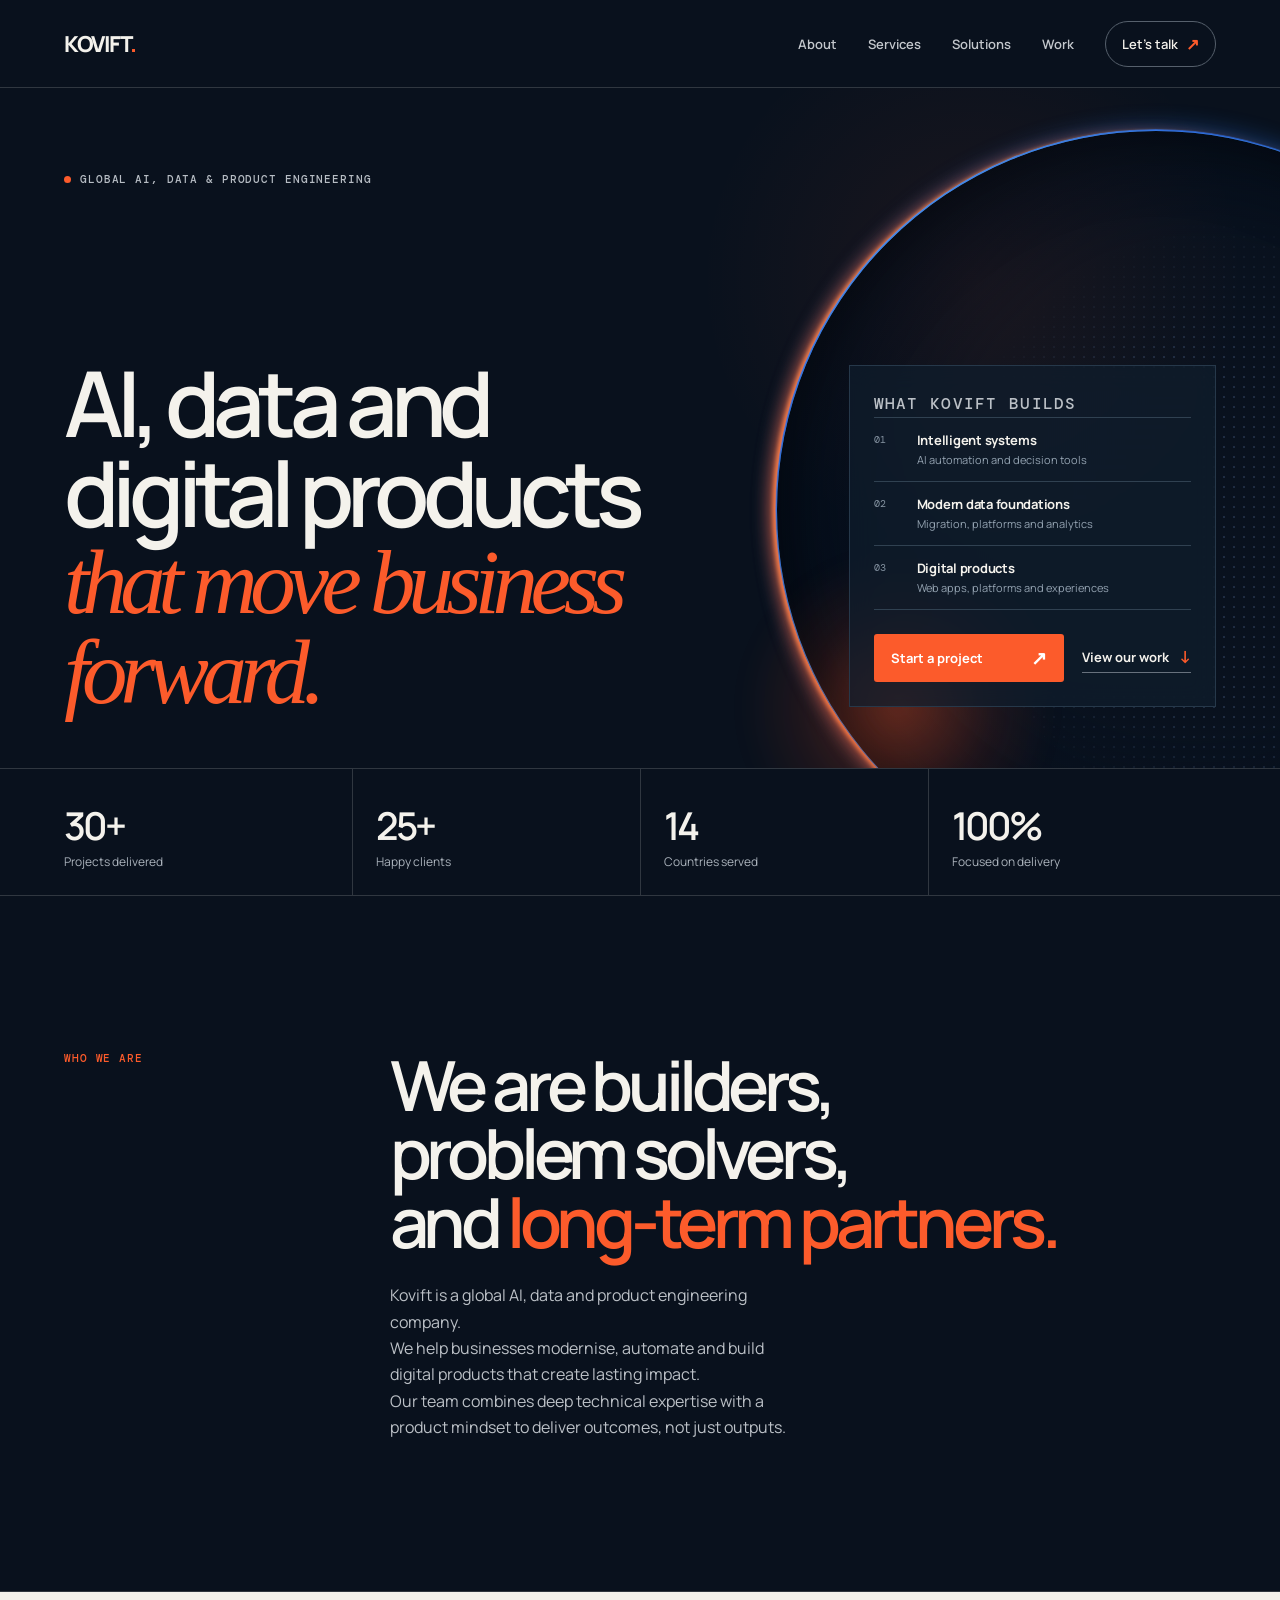
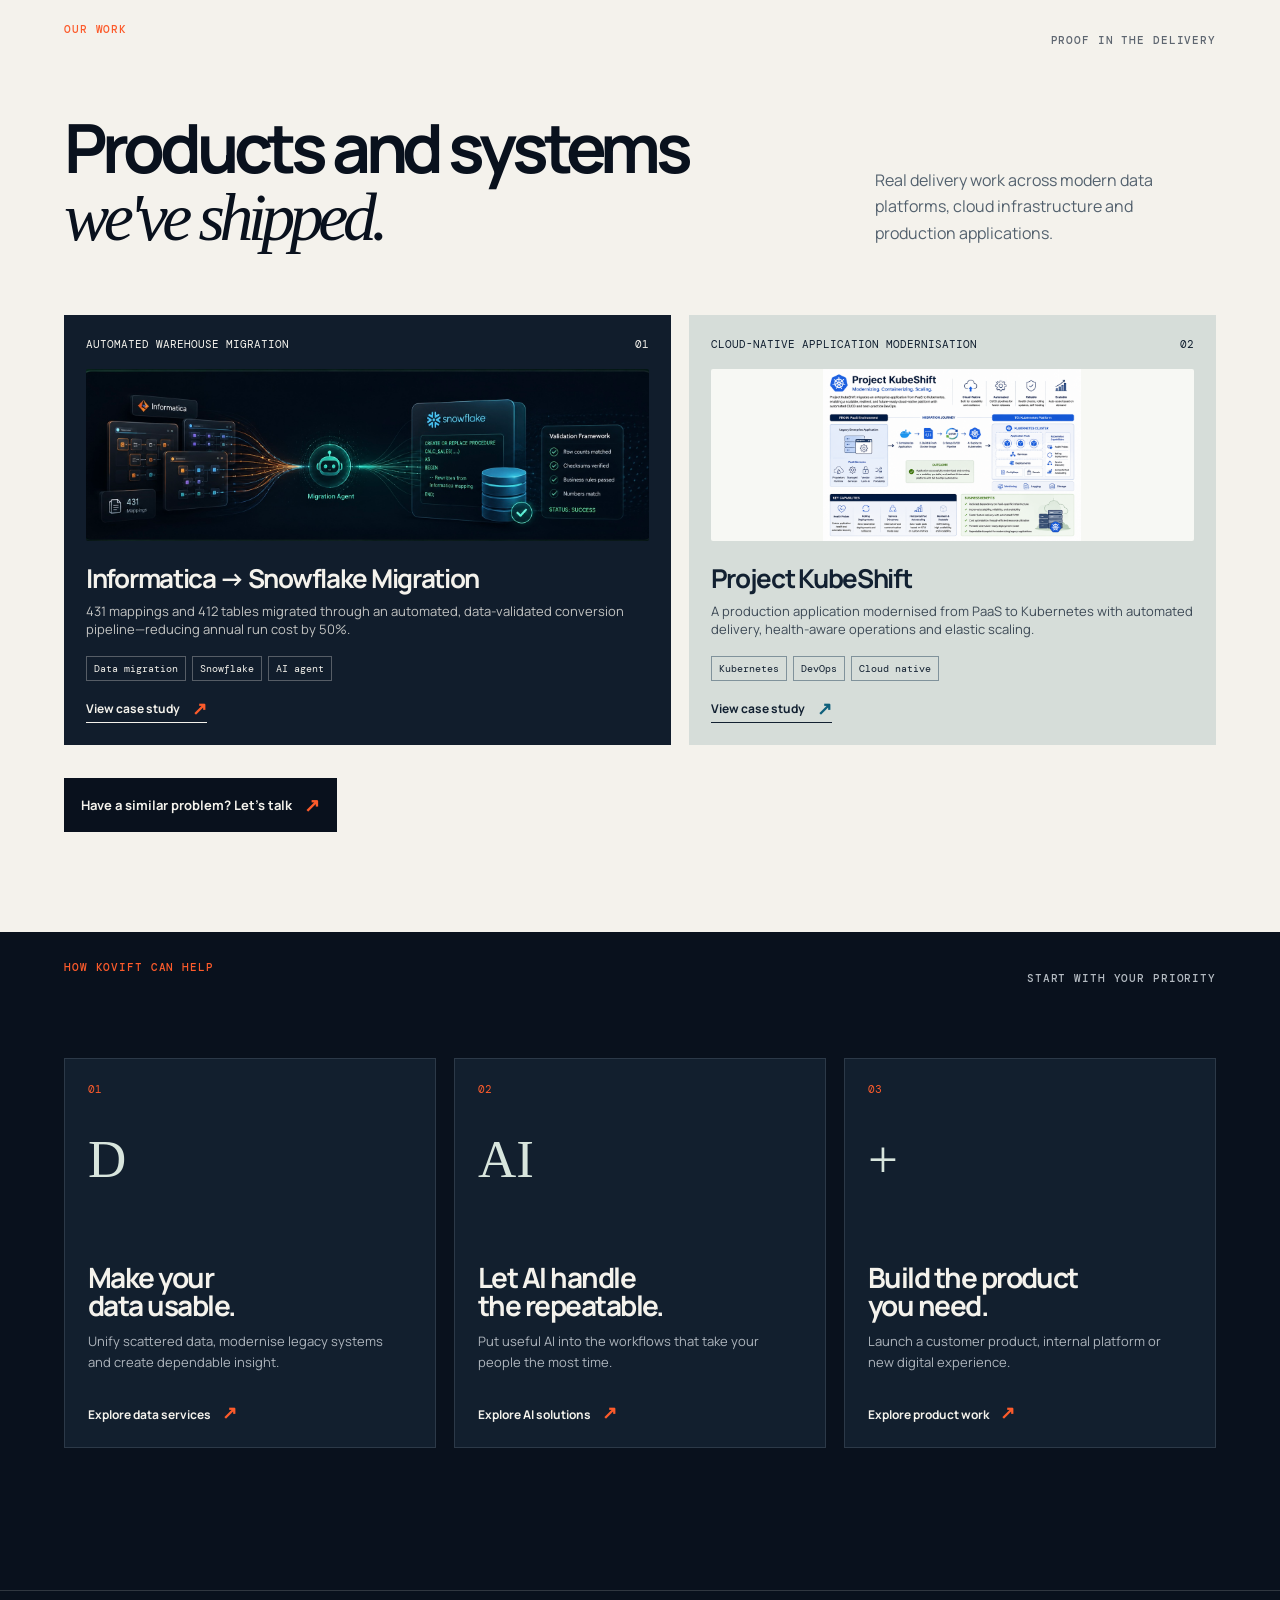
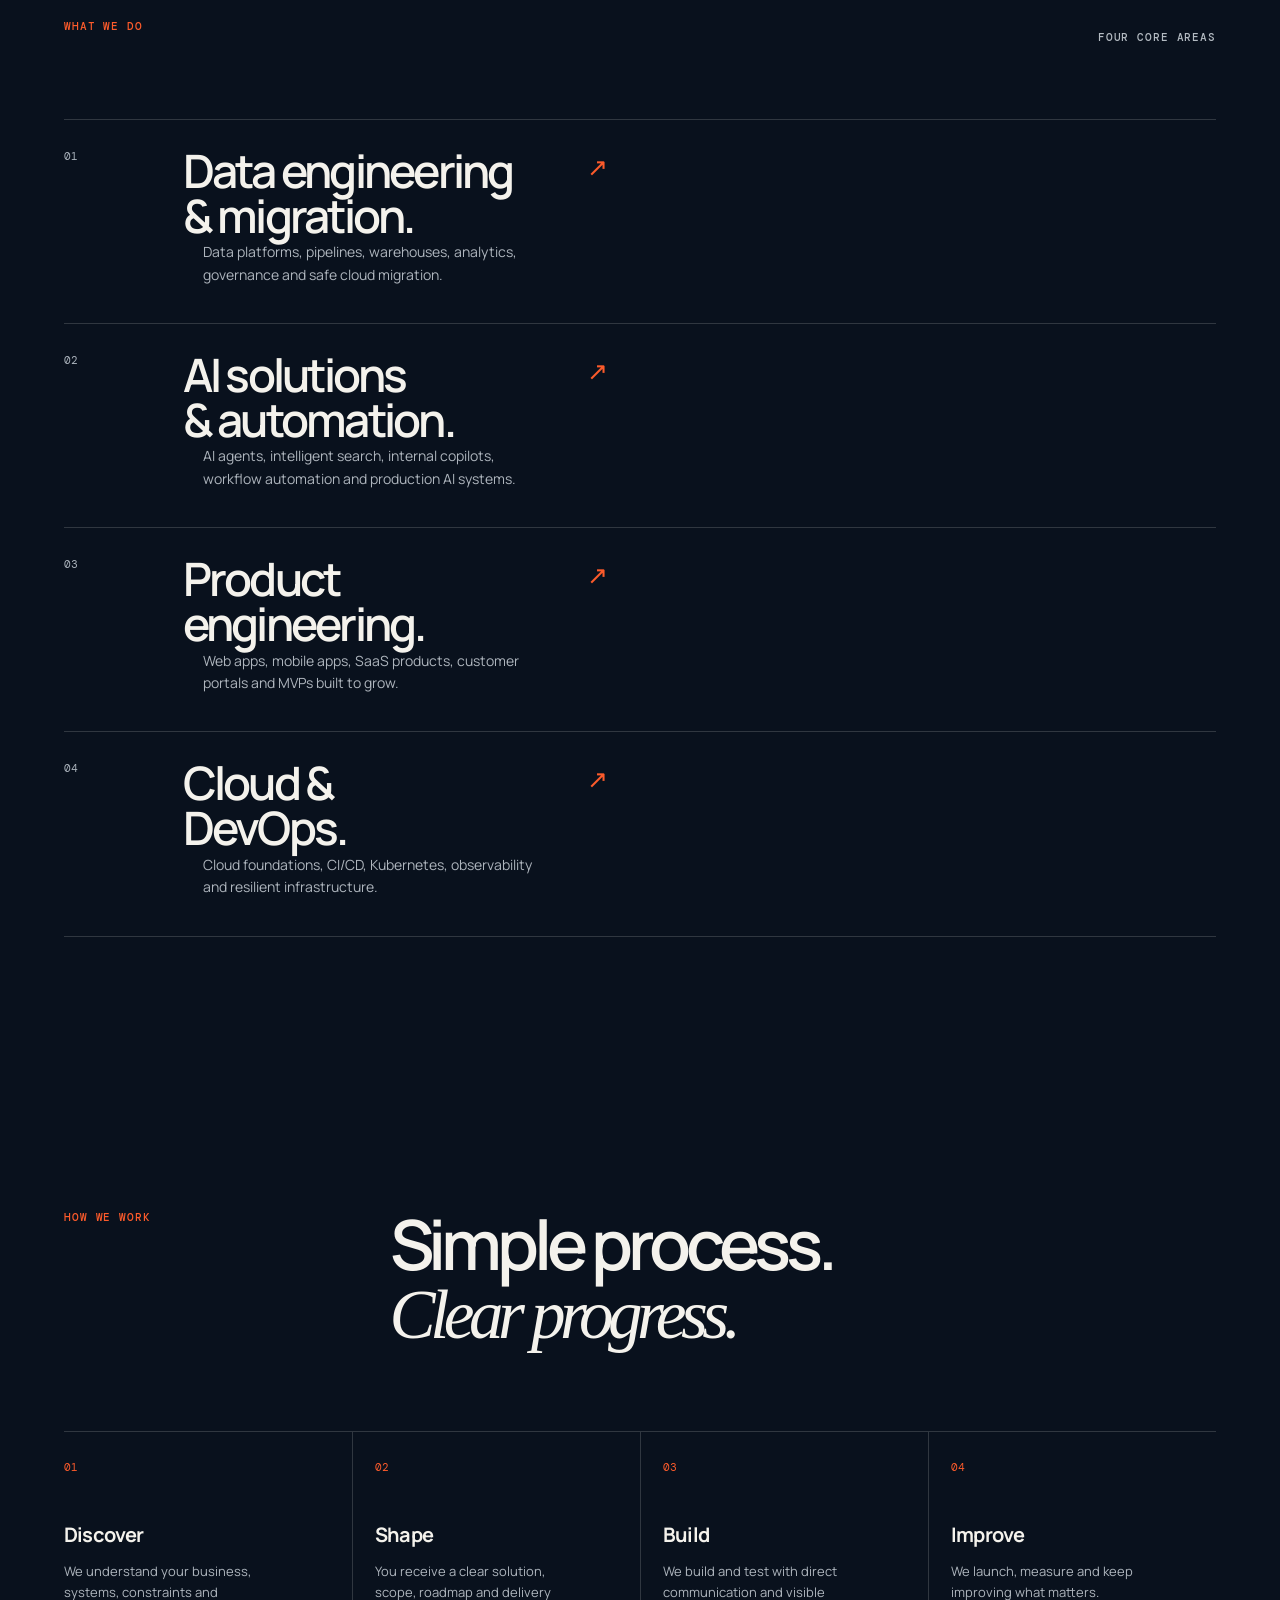
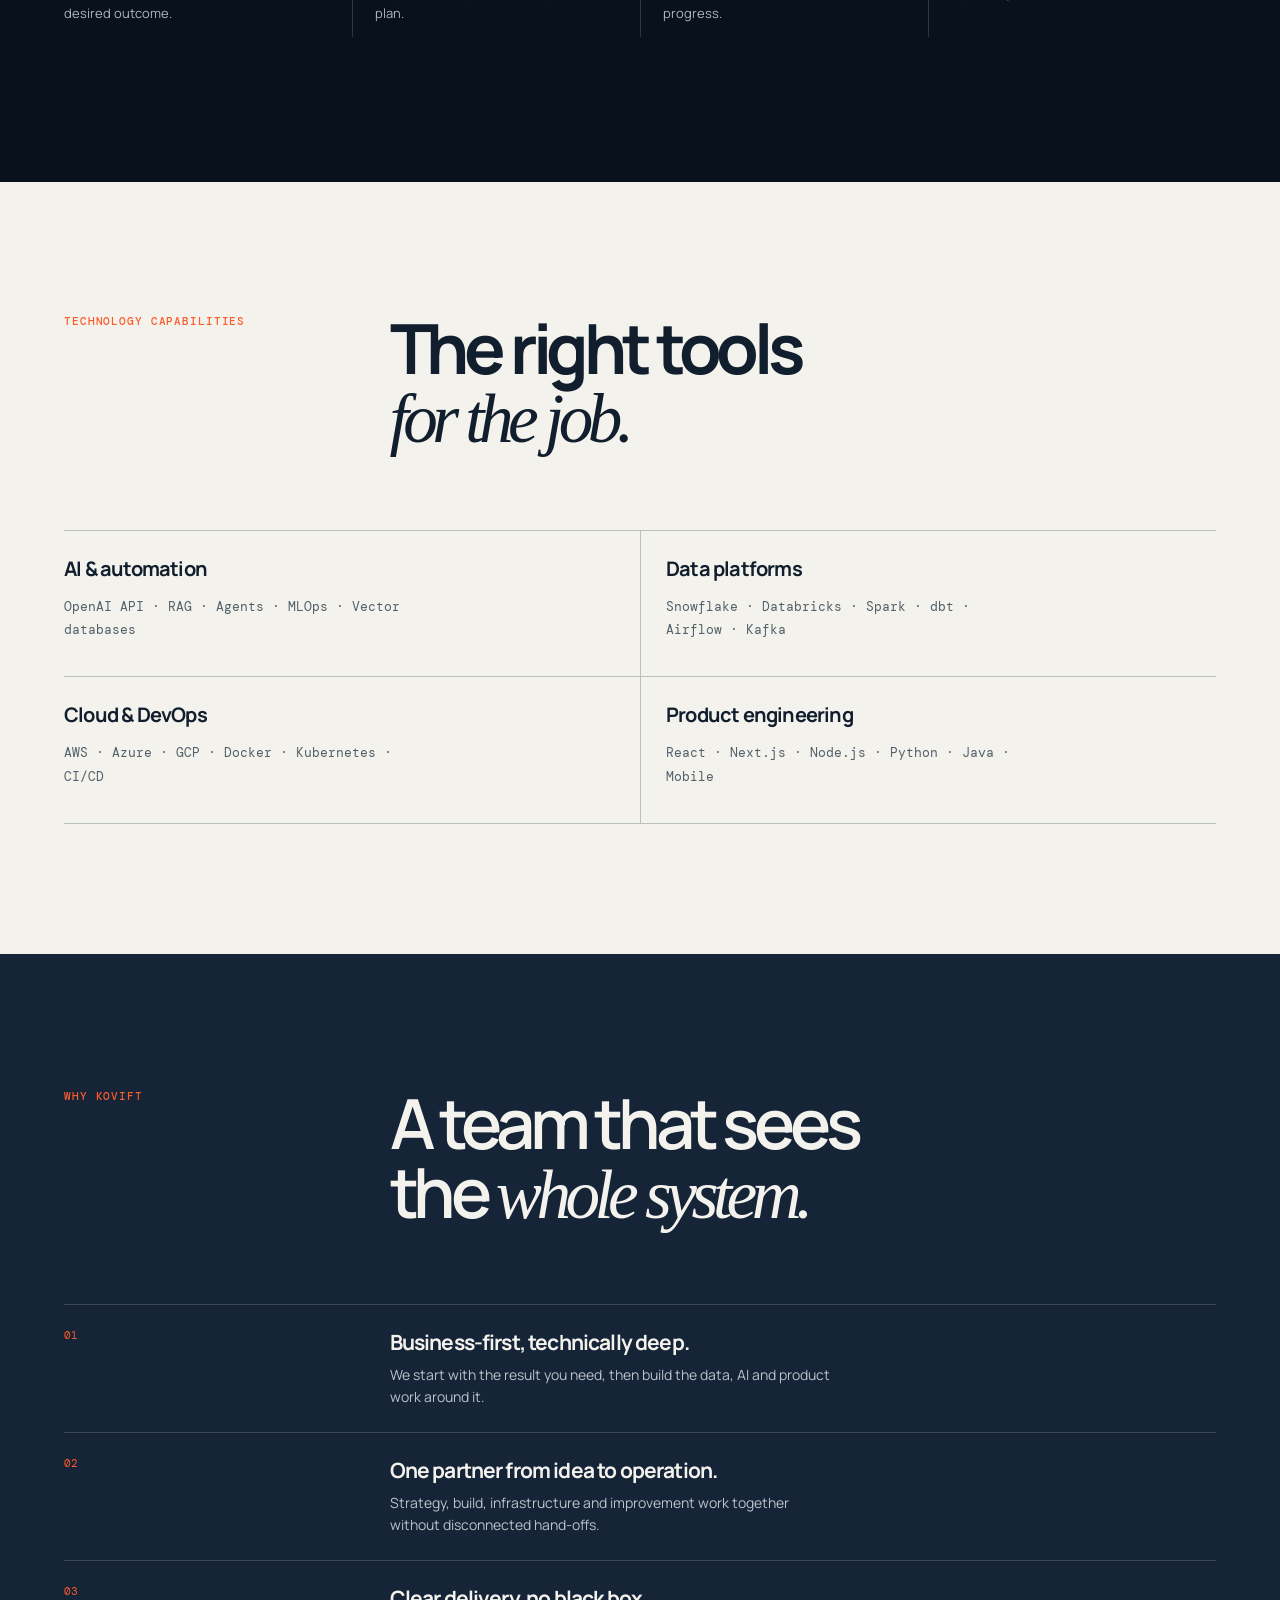
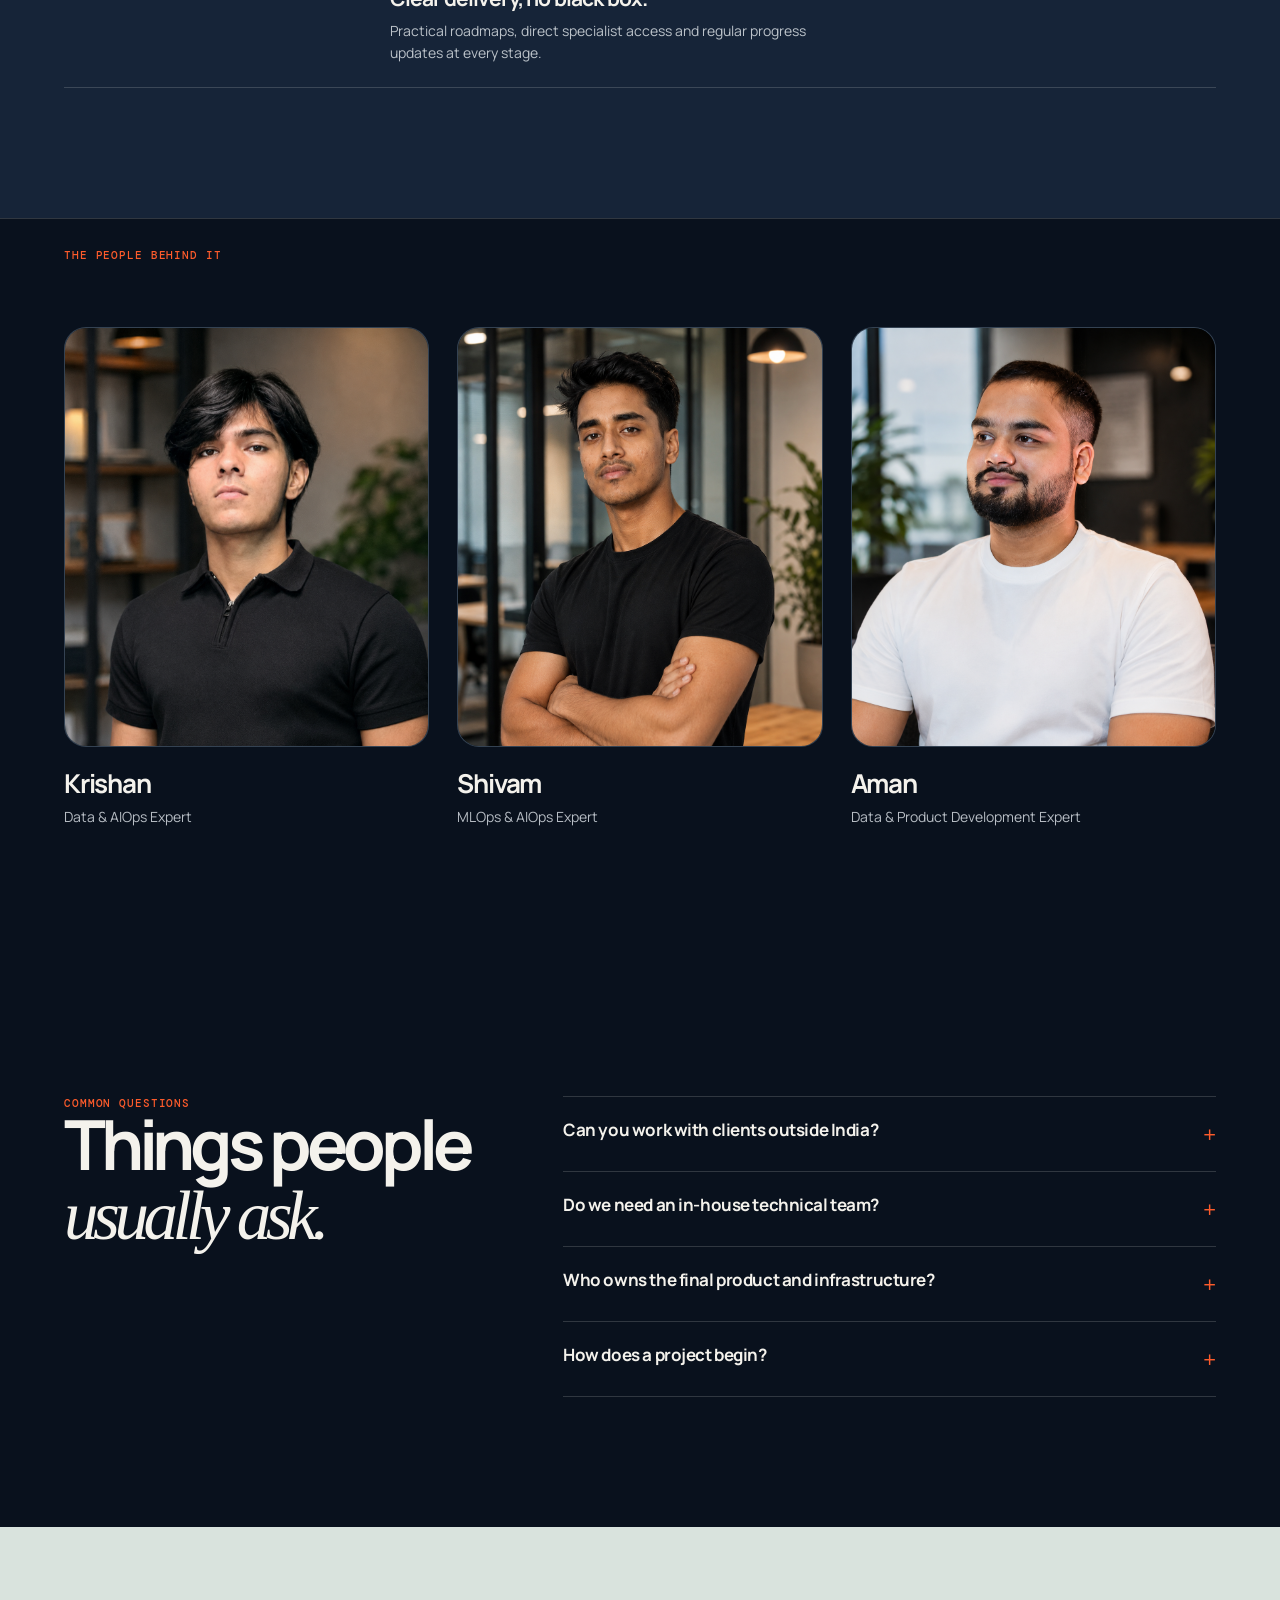
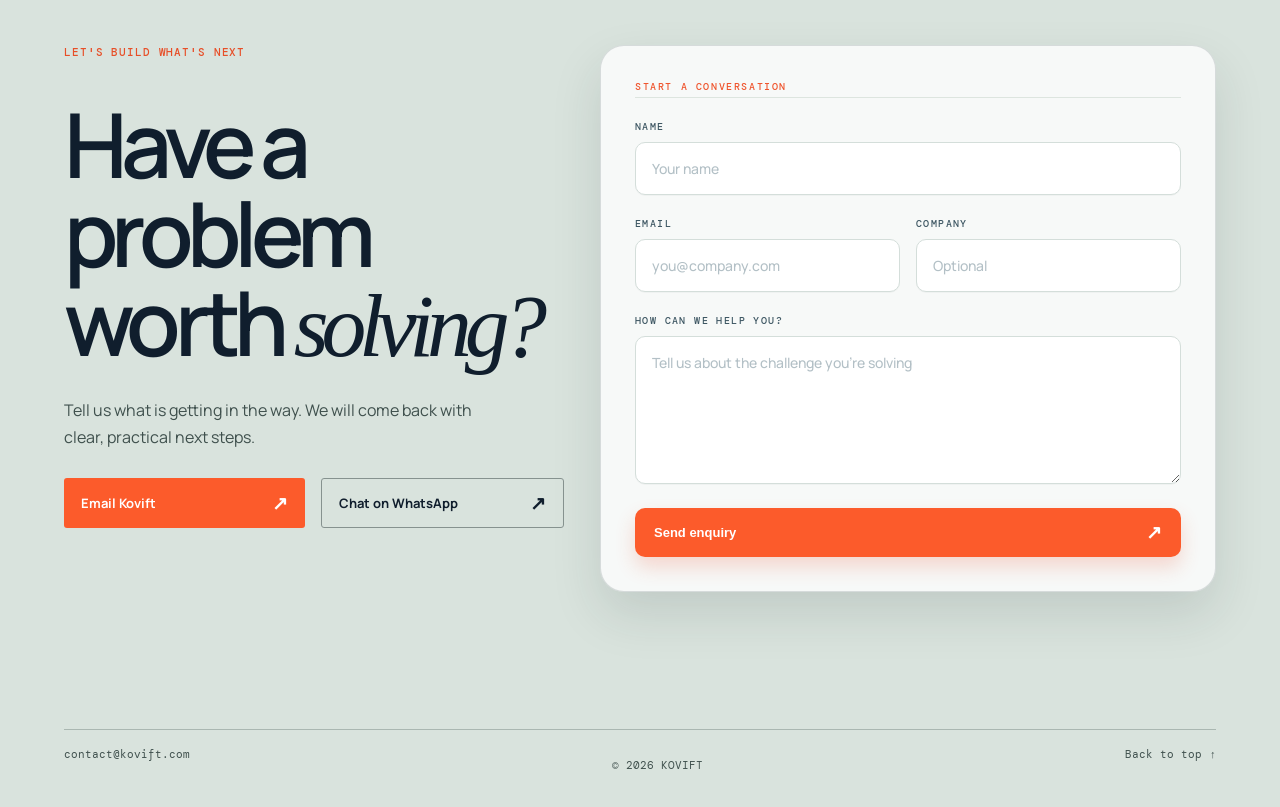
==== index.html @ cd67063a "Add favicon, Open Graph image, canonical, and social meta tags site-wide" ====
<!doctype html>
<html lang="en">
<head>
  <meta charset="UTF-8" /><meta name="viewport" content="width=device-width, initial-scale=1.0" />
  <meta name="description" content="Kovift turns complex systems into business momentum with AI, data, cloud and product engineering." />
  <meta name="theme-color" content="#08101c" /><meta property="og:title" content="Kovift — AI, Data & Product Engineering" /><meta property="og:description" content="Turn complex systems into business momentum with AI, data and product engineering." /><meta property="og:type" content="website" />
  <title>Kovift — AI, Data & Product Engineering</title>
  <link rel="preconnect" href="https://fonts.googleapis.com" /><link rel="preconnect" href="https://fonts.gstatic.com" crossorigin />
  <link href="https://fonts.googleapis.com/css2?family=DM+Mono:wght@400;500&family=Manrope:wght@400;500;600;700;800&display=swap" rel="stylesheet" /><link rel="stylesheet" href="styles.css" />
  <script type="application/ld+json">{"@context":"https://schema.org","@type":"Organization","name":"Kovift","description":"AI, data and product engineering consultancy","email":"contact@kovift.com","url":"https://kovift.com"}</script>
<link rel="icon" type="image/svg+xml" href="assets/favicon.svg" />
<link rel="canonical" href="https://kovift.com/" />
<meta property="og:url" content="https://kovift.com/" />
<meta property="og:image" content="https://kovift.com/assets/og-image.png" />
<meta name="twitter:card" content="summary_large_image" />
</head>
<body>
  <header class="site-header"><a class="logo" href="#top" aria-label="Kovift home">KOVIFT<span>.</span></a><button class="menu-button" aria-label="Open navigation" aria-expanded="false"><i></i><i></i></button><nav class="nav" aria-label="Main navigation"><a href="#about">About</a><a href="#services">Services</a><a href="#solutions">Solutions</a><a href="#work">Work</a><a class="nav-cta" href="#contact">Let's talk <b>&nearr;</b></a></nav></header>
  <main id="top">
    <section class="hero section">
      <div class="eyebrow reveal"><span></span> GLOBAL AI, DATA &amp; PRODUCT ENGINEERING</div>
      <div class="hero-grid"><h1 class="reveal"><span class="line"><span class="word">AI,</span> <span class="word">data</span> <span class="word">and</span></span><span class="line"><span class="word">digital</span> <span class="word">products</span></span><em class="line"><span class="word">that</span> <span class="word">move</span> <span class="word">business</span> <span class="word">forward.</span></em></h1><div class="hero-side reveal"><p class="hero-kicker">WHAT KOVIFT BUILDS</p><ul class="hero-offerings"><li><span>01</span><b>Intelligent systems</b><small>AI automation and decision tools</small></li><li><span>02</span><b>Modern data foundations</b><small>Migration, platforms and analytics</small></li><li><span>03</span><b>Digital products</b><small>Web apps, platforms and experiences</small></li></ul><div class="hero-buttons"><a href="#contact" class="button button-primary">Start a project <span>&nearr;</span></a><a href="#work" class="text-link">View our work <span>&darr;</span></a></div></div></div><div class="hero-orb" aria-hidden="true"><div class="orb-grid"></div><div class="orb-glow"></div></div>
    </section>
    <section class="metrics section reveal"><div><b>30+</b><span>Projects delivered</span></div><div><b>25+</b><span>Happy clients</span></div><div><b>14</b><span>Countries served</span></div><div><b>100%</b><span>Focused on delivery</span></div></section>
    <section id="about" class="intro section reveal"><p class="section-label">WHO WE ARE</p><div><h2>We are builders,<br />problem solvers,<br />and <span class="accent">long-term partners.</span></h2><p class="body-copy">Kovift is a global AI, data and product engineering company.</p><p class="body-copy">We help businesses modernise, automate and build digital products that create lasting impact.</p><p class="body-copy">Our team combines deep technical expertise with a product mindset to deliver outcomes, not just outputs.</p></div></section>
    <section id="work" class="work section">
      <div class="section-top reveal"><p class="section-label">OUR WORK</p><p>PROOF IN THE DELIVERY</p></div>
      <div class="work-intro reveal"><h2>Products and systems<br /><em>we've shipped.</em></h2><p>Real delivery work across modern data platforms, cloud infrastructure and production applications.</p></div>
      <div class="work-grid">
        <article class="project project-dark reveal"><div class="project-meta"><span>AUTOMATED WAREHOUSE MIGRATION</span><span>01</span></div><img class="project-image" src="assets/informatica-snowflake.png" alt="Informatica to Snowflake migration and validation workflow" /><div><h3>Informatica &rarr; Snowflake Migration</h3><p>431 mappings and 412 tables migrated through an automated, data-validated conversion pipeline—reducing annual run cost by 50%.</p><div class="tag-list"><span>Data migration</span><span>Snowflake</span><span>AI agent</span></div><a class="project-link" href="case-study-snowflake.html">View case study <span>&nearr;</span></a></div></article>
        <article class="project project-light reveal"><div class="project-meta"><span>CLOUD-NATIVE APPLICATION MODERNISATION</span><span>02</span></div><img class="project-image" src="assets/kubeshift.png" alt="KubeShift PaaS to Kubernetes modernisation architecture" /><div><h3>Project KubeShift</h3><p>A production application modernised from PaaS to Kubernetes with automated delivery, health-aware operations and elastic scaling.</p><div class="tag-list"><span>Kubernetes</span><span>DevOps</span><span>Cloud native</span></div><a class="project-link" href="case-study-kubeshift.html">View case study <span>&nearr;</span></a></div></article>
      </div><a class="work-cta reveal" href="#contact">Have a similar problem? Let's talk <span>&nearr;</span></a>
    </section>
    <section id="solutions" class="paths section"><div class="section-top reveal"><p class="section-label">HOW KOVIFT CAN HELP</p><p>START WITH YOUR PRIORITY</p></div><div class="path-grid"><a class="path-card reveal" href="#services"><span>01</span><div class="path-symbol">D</div><h3>Make your<br />data usable.</h3><p>Unify scattered data, modernise legacy systems and create dependable insight.</p><b>Explore data services <i>&nearr;</i></b></a><a class="path-card reveal" href="#services"><span>02</span><div class="path-symbol">AI</div><h3>Let AI handle<br />the repeatable.</h3><p>Put useful AI into the workflows that take your people the most time.</p><b>Explore AI solutions <i>&nearr;</i></b></a><a class="path-card reveal" href="#services"><span>03</span><div class="path-symbol">+</div><h3>Build the product<br />you need.</h3><p>Launch a customer product, internal platform or new digital experience.</p><b>Explore product work <i>&nearr;</i></b></a></div></section>
    <section id="services" class="services section"><div class="section-top reveal"><p class="section-label">WHAT WE DO</p><p>FOUR CORE AREAS</p></div><div class="service-list"><article class="service reveal"><span>01</span><div><h3>Data engineering<br />&amp; migration.</h3><p>Data platforms, pipelines, warehouses, analytics, governance and safe cloud migration.</p></div><a href="#contact" aria-label="Discuss data engineering">&nearr;</a></article><article class="service reveal"><span>02</span><div><h3>AI solutions<br />&amp; automation.</h3><p>AI agents, intelligent search, internal copilots, workflow automation and production AI systems.</p></div><a href="#contact" aria-label="Discuss AI solutions">&nearr;</a></article><article class="service reveal"><span>03</span><div><h3>Product<br />engineering.</h3><p>Web apps, mobile apps, SaaS products, customer portals and MVPs built to grow.</p></div><a href="#contact" aria-label="Discuss product engineering">&nearr;</a></article><article class="service reveal"><span>04</span><div><h3>Cloud &amp;<br />DevOps.</h3><p>Cloud foundations, CI/CD, Kubernetes, observability and resilient infrastructure.</p></div><a href="#contact" aria-label="Discuss cloud and DevOps">&nearr;</a></article></div></section>
    <section id="approach" class="approach section"><div class="approach-heading reveal"><p class="section-label">HOW WE WORK</p><h2>Simple process.<br /><em>Clear progress.</em></h2></div><ol class="steps"><li class="reveal"><span>01</span><h3>Discover</h3><p>We understand your business, systems, constraints and desired outcome.</p></li><li class="reveal"><span>02</span><h3>Shape</h3><p>You receive a clear solution, scope, roadmap and delivery plan.</p></li><li class="reveal"><span>03</span><h3>Build</h3><p>We build and test with direct communication and visible progress.</p></li><li class="reveal"><span>04</span><h3>Improve</h3><p>We launch, measure and keep improving what matters.</p></li></ol></section>
    <section class="tech section"><div class="tech-heading reveal"><p class="section-label">TECHNOLOGY CAPABILITIES</p><h2>The right tools<br /><em>for the job.</em></h2></div><div class="tech-grid"><article class="reveal"><h3>AI &amp; automation</h3><p>OpenAI API &middot; RAG &middot; Agents &middot; MLOps &middot; Vector databases</p></article><article class="reveal"><h3>Data platforms</h3><p>Snowflake &middot; Databricks &middot; Spark &middot; dbt &middot; Airflow &middot; Kafka</p></article><article class="reveal"><h3>Cloud &amp; DevOps</h3><p>AWS &middot; Azure &middot; GCP &middot; Docker &middot; Kubernetes &middot; CI/CD</p></article><article class="reveal"><h3>Product engineering</h3><p>React &middot; Next.js &middot; Node.js &middot; Python &middot; Java &middot; Mobile</p></article></div></section>
    <section class="why section"><div class="why-statement reveal"><p class="section-label">WHY KOVIFT</p><h2>A team that sees<br />the <em>whole system.</em></h2></div><div class="why-list"><article class="reveal"><span>01</span><div><h3>Business-first, technically deep.</h3><p>We start with the result you need, then build the data, AI and product work around it.</p></div></article><article class="reveal"><span>02</span><div><h3>One partner from idea to operation.</h3><p>Strategy, build, infrastructure and improvement work together without disconnected hand-offs.</p></div></article><article class="reveal"><span>03</span><div><h3>Clear delivery, no black box.</h3><p>Practical roadmaps, direct specialist access and regular progress updates at every stage.</p></div></article></div></section>
    <section id="team" class="team section"><div class="section-top reveal"><p class="section-label">THE PEOPLE BEHIND IT</p></div><div class="team-grid"><article class="person reveal"><div class="portrait"><img src="assets/founders/Krishan.png" alt="Krishan" /></div><h3>Krishan</h3><p>Data &amp; AIOps Expert</p></article><article class="person reveal"><div class="portrait"><img src="assets/founders/Shivam.png" alt="Shivam" /></div><h3>Shivam</h3><p>MLOps &amp; AIOps Expert</p></article><article class="person reveal"><div class="portrait"><img src="assets/founders/Aman.png" alt="Aman" /></div><h3>Aman</h3><p>Data &amp; Product Development Expert</p></article></div></section>
    <section class="faq section"><div class="faq-heading reveal"><p class="section-label">COMMON QUESTIONS</p><h2>Things people<br /><em>usually ask.</em></h2></div><div class="faq-list"><details class="reveal"><summary>Can you work with clients outside India?<span>+</span></summary><p>Yes. Kovift works remotely with businesses globally, using clear communication and schedules that suit your team.</p></details><details class="reveal"><summary>Do we need an in-house technical team?<span>+</span></summary><p>No. We work with business teams, founders and technical leaders, and explain decisions in clear business terms.</p></details><details class="reveal"><summary>Who owns the final product and infrastructure?<span>+</span></summary><p>You do. We build for clean handover, documentation and long-term ownership by your business.</p></details><details class="reveal"><summary>How does a project begin?<span>+</span></summary><p>Start with a short conversation about the problem. We will help clarify the best next step, whether that is a discovery phase, a focused build or a roadmap.</p></details></div></section>
    <section id="contact" class="contact section"><div class="contact-wrap"><div class="contact-copy-block reveal"><p class="section-label">LET'S BUILD WHAT'S NEXT</p><h2>Have a problem<br />worth <em>solving?</em></h2><p class="contact-copy">Tell us what is getting in the way. We will come back with clear, practical next steps.</p><div class="contact-actions"><a class="button button-primary" href="mailto:contact@kovift.com?subject=Project%20enquiry%20for%20Kovift">Email Kovift <span>&nearr;</span></a><a class="button button-secondary" href="https://wa.me/918534952896" target="_blank" rel="noopener">Chat on WhatsApp <span>&nearr;</span></a></div></div><form id="contactForm" class="contact-form reveal" action="https://formspree.io/f/mnpqnqvv" method="POST"><div class="form-row"><label><span>Name</span><input type="text" name="name" placeholder="Your name" required /></label></div><div class="form-row form-row-two"><label><span>Email</span><input type="email" name="email" placeholder="you@company.com" required /></label><label><span>Company</span><input type="text" name="company" placeholder="Optional" /></label></div><div class="form-row"><label><span>How can we help you?</span><textarea name="message" rows="5" placeholder="Tell us about the challenge you're solving" required></textarea></label></div><input type="hidden" name="_subject" value="Kovift website enquiry" /><input type="hidden" name="_captcha" value="false" /><button class="button button-primary" type="submit">Send enquiry <span>&nearr;</span></button></form></div><div class="footer-line reveal"><a href="mailto:contact@kovift.com">contact@kovift.com</a><p>&copy; <span id="year"></span> KOVIFT</p><a href="#top">Back to top &uarr;</a></div></section>
  </main><script src="script.js"></script>
</body></html>
---- styles.css ----
:root{--ink:#09111d;--paper:#f4f2ec;--muted:#9aa1a9;--orange:#fc5b2b;--line:rgba(244,242,236,.17)}/* redeploy */
*{box-sizing:border-box}html{scroll-behavior:smooth}body{margin:0;background:var(--ink);color:var(--paper);font-family:Manrope,Arial,sans-serif}a{color:inherit;text-decoration:none}.section{padding-left:5vw;padding-right:5vw}.site-header{height:88px;display:flex;justify-content:space-between;align-items:center;padding:0 5vw;border-bottom:1px solid var(--line);position:relative;z-index:4}.logo{font-weight:800;font-size:22px;letter-spacing:-1.4px}.logo span{color:var(--orange)}.nav{display:flex;align-items:center;gap:31px;font-size:13px;font-weight:600}.nav a:not(.nav-cta){color:#c3c7cc;position:relative;padding:7px 0;z-index:1;will-change:transform,opacity;transition:transform .35s cubic-bezier(.22,1,.36,1),color .3s ease,opacity .25s ease}.nav a:not(.nav-cta):hover{transform:translateY(-3px);color:#fff}
.nav:hover a:not(.nav-cta){opacity:.4}
.nav:hover a:not(.nav-cta):hover{opacity:1}.nav-cta{display:inline-flex;align-items:center;border:1px solid #56606c;border-radius:99px;padding:11px 16px;will-change:transform;transition:transform .35s cubic-bezier(.22,1,.36,1),border-color .3s ease;position:relative;z-index:1}.nav-cta b{font-size:16px;margin-left:8px;color:var(--orange);transition:transform .3s ease}.nav-cta:hover{transform:translateY(-3px);border-color:#8a96a4}.nav-cta:hover b{transform:translate(2px,-2px)}.menu-button{display:none}.hero{padding-top:84px;min-height:680px;display:flex;flex-direction:column}.eyebrow,.section-label,.section-top{font:500 11px 'DM Mono',monospace;letter-spacing:.08em}.eyebrow{color:#b7bdc4;display:flex;align-items:center;gap:9px}.eyebrow span{height:7px;width:7px;background:var(--orange);border-radius:50%}.hero-grid{display:grid;grid-template-columns:1.65fr .65fr;align-items:end;gap:6vw;flex:1}.hero h1,.intro h2,.approach h2,.contact h2{font-size:clamp(45px,7.1vw,106px);line-height:.99;letter-spacing:-.075em;margin:40px 0 50px;font-weight:600}.hero em,h2 em{font-family:Georgia,serif;font-weight:400;letter-spacing:-.08em}.accent{color:var(--orange)}.hero-side{padding-bottom:61px}.hero-side p,.body-copy{font-size:16px;line-height:1.65;color:#bbc0c6;max-width:360px;margin:0}.button{display:inline-flex;gap:27px;align-items:center;padding:15px 17px;border-radius:3px;font-size:13px;font-weight:700;will-change:transform;transition:transform .2s ease-out,background .2s ease,box-shadow .25s ease,border-color .2s ease}.button:hover{transform:translateY(-3px);box-shadow:0 14px 28px -12px rgba(252,91,43,.6)}.button:active{transform:translateY(-1px) scale(.99)}.button:focus-visible{outline:2px solid var(--orange);outline-offset:3px}.button span{font-size:19px;line-height:10px;transition:transform .25s ease}.button:hover span{transform:translate(2px,-2px)}.button-primary{background:var(--orange);color:#fff}.button-secondary{border:1px solid #69717a}.button-secondary:hover{border-color:#8a96a4;box-shadow:0 12px 24px -14px rgba(0,0,0,.75)}.hero-bottom{display:grid;grid-template-columns:1fr 1fr 1.65fr;align-items:end;border-top:1px solid var(--line);padding-top:18px;font:11px 'DM Mono',monospace;color:#abb2ba}.hero-bottom p{margin:0;line-height:1.5}.signal{height:42px;display:flex;gap:4px;justify-content:flex-end;align-items:end}.signal span{width:13px;background:var(--orange);opacity:.8}.signal span:nth-child(1){height:15%}.signal span:nth-child(2){height:80%}.signal span:nth-child(3){height:37%}.signal span:nth-child(4){height:100%}.signal span:nth-child(5){height:58%}.signal span:nth-child(6){height:28%}.signal span:nth-child(7){height:72%}.signal span:nth-child(8){height:42%}.intro{padding-top:155px;padding-bottom:150px;display:grid;grid-template-columns:.65fr 1.65fr;border-bottom:1px solid var(--line)}.intro h2{font-size:clamp(37px,5.4vw,79px);margin:0 0 26px}.intro .body-copy{max-width:420px}.services{padding-top:28px;padding-bottom:130px}.section-top{display:flex;justify-content:space-between;color:#b4bbc2}.section-label{color:var(--orange);margin:0}.service-list{margin-top:64px}.service{display:grid;grid-template-columns:.5fr 1.7fr 2.4fr .25fr;align-items:start;padding:29px 0 34px;border-top:1px solid var(--line)}.service:last-child{border-bottom:1px solid var(--line)}.service>span{font:11px 'DM Mono',monospace;color:#aab2bb}.service h3{font-size:clamp(27px,3.6vw,50px);letter-spacing:-.06em;line-height:.97;margin:0;font-weight:600}.service p{max-width:350px;color:#aeb5bd;line-height:1.6;font-size:14px;margin:3px 20px}.service a{font-size:25px;color:var(--orange)}.work{background:var(--paper);color:var(--ink);padding-top:30px;padding-bottom:100px}.work .section-top{color:#5e6670}.work-grid{display:grid;grid-template-columns:1.15fr 1fr;gap:18px;margin-top:64px}.project{min-height:430px;padding:22px;display:flex;flex-direction:column;justify-content:space-between;overflow:hidden}.project-dark{background:#111d2c;color:#f4f2ec}.project-light{background:#d6ddd9;color:#122031}.project-orange{grid-column:span 2;min-height:300px;background:var(--orange);color:white}.project-meta{display:flex;justify-content:space-between;font:11px 'DM Mono',monospace}.project h3{font-size:26px;letter-spacing:-.05em;margin:0 0 6px}.project p{font-size:13px;margin:0;opacity:.78}.abstract-flow{height:160px;position:relative}.abstract-flow i{position:absolute;border:1px solid #73808e;width:70px;height:70px;border-radius:50%}.abstract-flow i:nth-child(1){left:6%;top:11%}.abstract-flow i:nth-child(2){left:27%;top:44%}.abstract-flow i:nth-child(3){right:25%;top:10%}.abstract-flow i:nth-child(4){right:4%;bottom:3%}.abstract-flow b{position:absolute;left:44%;top:28%;display:grid;place-items:center;width:70px;height:70px;border-radius:50%;background:var(--orange);font-size:18px}.data-visual{display:flex;align-items:end;height:160px;gap:8px}.data-visual i{background:#2e657a;flex:1}.data-visual i:nth-child(1){height:22%}.data-visual i:nth-child(2){height:55%}.data-visual i:nth-child(3){height:34%}.data-visual i:nth-child(4){height:76%}.data-visual i:nth-child(5){height:45%}.data-visual i:nth-child(6){height:93%}.data-visual i:nth-child(7){height:67%}.product-visual{display:flex;align-items:center;justify-content:center;gap:20vw;font-size:clamp(55px,10vw,150px);font-weight:300;opacity:.8}.draft-note{margin:21px 0 0;color:#5e6670;font:11px 'DM Mono',monospace}.approach{padding-top:143px;padding-bottom:145px}.approach-heading{display:grid;grid-template-columns:.65fr 1.65fr}.approach h2{font-size:clamp(39px,5.4vw,78px);margin:0 0 82px}.steps{padding:0;margin:0;list-style:none;display:grid;grid-template-columns:repeat(4,1fr);border-top:1px solid var(--line)}.steps li{padding:22px 24px 0 0}.steps li+li{border-left:1px solid var(--line);padding-left:22px}.steps span{font:11px 'DM Mono',monospace;color:var(--orange)}.steps h3{font-size:20px;margin:45px 0 12px;letter-spacing:-.04em}.steps p{font-size:13px;line-height:1.6;color:#aeb5bd;max-width:195px}.team{padding-top:29px;padding-bottom:140px;border-top:1px solid var(--line)}.team-grid{display:grid;grid-template-columns:repeat(3,minmax(0,1fr));gap:28px;margin-top:65px;align-items:start}.portrait{height:420px;background:#1c2938;display:flex;justify-content:center;align-items:center;overflow:hidden;position:relative;border-radius:22px;border:1px solid rgba(122,136,151,.35)}.portrait:before{content:none}.portrait span{display:none}.person h3{font-size:22px;margin:17px 0 4px;letter-spacing:-.04em}.person p{font-size:13px;margin:0;color:#aeb5bd}.contact{padding-top:118px;background:#d9e3dd;color:#101e2d}.contact .section-label{color:#e74f28}.contact h2{font-size:clamp(52px,7vw,105px);margin:41px 0}.contact-wrap{display:grid;grid-template-columns:0.9fr 1.1fr;gap:32px;align-items:start}.contact-copy-block{max-width:500px}.contact-copy{font-size:16px;line-height:1.7;color:#3d4e59}.contact-actions{display:flex;gap:16px;flex-wrap:wrap;margin-top:24px}.contact-actions .button{min-width:220px;justify-content:space-between;flex:1}.contact-form{display:flex;flex-direction:column;gap:20px;background:rgba(15,24,35,.32);border:1px solid rgba(15,24,35,.2);padding:24px;border-radius:18px}.form-row{display:flex;flex-direction:column}.form-row-two{display:grid;grid-template-columns:1fr 1fr;gap:16px}.contact-form label{display:flex;flex-direction:column;gap:8px;font:11px 'DM Mono',monospace;letter-spacing:.08em;color:#3d4e59;text-transform:uppercase}.contact-form input,.contact-form textarea{border:1px solid rgba(22,35,46,.22);background:rgba(255,255,255,.9);color:#101e2d;border-radius:12px;padding:14px 15px;font:inherit;resize:vertical}.contact-form input::placeholder,.contact-form textarea::placeholder{color:#66737d}.contact-form textarea{min-height:140px}.contact-form .button{border:0;cursor:pointer;justify-content:center;width:fit-content;padding:16px 20px}.contact .button-secondary{border-color:#86928f}.footer-line{border-top:1px solid #aab7b1;margin-top:137px;padding:17px 0 24px;display:flex;justify-content:space-between;font:11px 'DM Mono',monospace;color:#40514e}.thank-you-page{background:radial-gradient(circle at top,rgba(251,107,72,.12),transparent 32%),var(--ink);min-height:100vh;display:grid;place-items:center}.thank-you-shell{width:min(760px,calc(100vw - 32px));padding:48px 32px;background:rgba(18,31,46,.9);border:1px solid rgba(121,138,155,.24);border-radius:30px;box-shadow:0 18px 60px rgba(0,0,0,.18)}.thank-you-shell .section-label{display:inline-block;margin:0 0 18px;color:var(--orange)}.thank-you-shell h1{font-size:clamp(38px,6vw,72px);line-height:1;letter-spacing:-.07em;margin:0 0 18px}.thank-you-shell p{font-size:18px;line-height:1.7;color:#bac4ce;max-width:560px}.thank-you-actions{margin-top:28px;display:flex;gap:16px;align-items:center;flex-wrap:wrap}.reveal{opacity:0;transform:translateY(18px);transition:opacity .6s ease,transform .6s ease}.reveal.visible{opacity:1;transform:none}@media(max-width:720px){.site-header{height:72px}.nav{display:none}.menu-button{display:flex;width:36px;height:28px;background:transparent;border:0;flex-direction:column;justify-content:center;gap:6px}.menu-button i{height:1px;width:25px;background:var(--paper);display:block}.menu-button[aria-expanded=true]+.nav{display:flex;position:absolute;top:72px;left:0;right:0;padding:26px 5vw;background:var(--ink);border-bottom:1px solid var(--line);flex-direction:column;align-items:flex-start}.hero{padding-top:48px;min-height:630px}.hero-grid,.intro,.approach-heading,.contact-wrap{grid-template-columns:1fr}.hero h1{margin:32px 0 40px}.hero-side{padding-bottom:45px}.hero-bottom{grid-template-columns:1fr 1fr}.working-strip{padding-top:0;padding-bottom:0;background:var(--ink);border-top:1px solid var(--line);border-bottom:1px solid var(--line)}.working-strip-header{display:grid;grid-template-columns:1fr 1.2fr;gap:2rem;align-items:center;min-height:96px;border-bottom:1px solid var(--line)}.working-strip-header .section-label{margin:0;text-transform:uppercase;letter-spacing:.16em;color:#c9d4dc}.working-strip-header p:last-child{margin:0;font-size:clamp(18px,2.2vw,30px);line-height:1.3;letter-spacing:-.06em;color:#edf4f9;text-align:center}.working-strip-grid{display:grid;grid-template-columns:repeat(4,minmax(0,1fr));gap:0}.working-strip-grid>div{min-height:220px;padding:34px 26px 28px;border-right:1px solid var(--line);display:flex;flex-direction:column;justify-content:flex-start}.working-strip-grid>div:last-child{border-right:none}.working-strip-grid h3{margin:0 0 18px;font-size:clamp(30px,3vw,54px);line-height:1;letter-spacing:-.08em;font-weight:600}.working-strip-grid p{margin:0;max-width:220px;font-size:15px;line-height:1.55;color:#bbc4cd}.signal{display:none}.intro{padding-top:88px;padding-bottom:85px;gap:24px}.services{padding-bottom:86px}.service{grid-template-columns:.4fr 1fr .2fr;gap:12px}.service p{grid-column:2;margin:16px 0 0}.service a{grid-column:3;grid-row:1}.work{padding-bottom:70px}.work-grid{grid-template-columns:1fr;margin-top:38px}.project{min-height:350px}.project-orange{grid-column:auto;min-height:300px}.approach{padding-top:86px;padding-bottom:85px}.approach h2{margin-bottom:50px}.steps{grid-template-columns:1fr 1fr}.steps li:nth-child(3){border-left:0;margin-top:30px;padding-left:0}.team{padding-bottom:84px}.team .team-grid{grid-template-columns:1fr;gap:38px;margin-top:42px}.team .team-grid .person{align-items:center}.team .team-grid .portrait{width:min(340px,100%);margin:0 auto;height:auto}.team .team-grid .portrait img{width:100%;height:auto;object-fit:cover}.contact{padding-top:85px}.contact-form{padding:18px}.form-row-two{grid-template-columns:1fr}.contact-actions{flex-direction:column;align-items:flex-start}.contact-actions .button{width:100%}.footer-line{margin-top:80px;gap:16px;flex-wrap:wrap}.footer-line p{order:3;width:100%}.thank-you-shell{padding:38px 22px}.thank-you-actions{flex-direction:column;align-items:flex-start}}
/* Conversion paths and differentiators */
.paths{padding-top:28px;padding-bottom:142px;border-bottom:1px solid var(--line)}.path-grid{display:grid;grid-template-columns:repeat(3,1fr);gap:18px;margin-top:62px}.path-card{min-height:390px;padding:23px;background:#121f2e;border:1px solid #2c3948;display:flex;flex-direction:column;transition:transform .2s ease,background .2s ease}.path-card:hover{transform:translateY(-5px);background:#17283b}.path-card>span,.why-list span{font:11px 'DM Mono',monospace;color:var(--orange)}.path-symbol{font:53px Georgia,serif;line-height:1;margin:37px 0 auto;color:#d8e5dd}.path-card h3{font-size:28px;letter-spacing:-.055em;line-height:1;margin:0 0 12px}.path-card p{font-size:13px;line-height:1.65;color:#aeb5bd;max-width:305px;margin:0 0 26px}.path-card b{font-size:12px}.path-card i{font-size:18px;font-style:normal;color:var(--orange);margin-left:9px}.why{padding-top:135px;padding-bottom:130px;background:#162438}.why-statement{display:grid;grid-template-columns:.65fr 1.65fr}.why h2{font-size:clamp(39px,5.4vw,78px);line-height:.99;letter-spacing:-.075em;margin:0 0 75px;font-weight:600}.why h2 em{font-family:Georgia,serif;font-weight:400}.why-list{border-top:1px solid var(--line)}.why-list article{padding:23px 0;display:grid;grid-template-columns:.65fr 1.65fr;border-bottom:1px solid var(--line)}.why-list h3{font-size:21px;letter-spacing:-.04em;margin:0 0 8px}.why-list p{font-size:14px;line-height:1.6;color:#bbc2c9;max-width:440px;margin:0}
@media(max-width:720px){.why-statement{grid-template-columns:1fr}.paths{padding-top:26px;padding-bottom:86px}.path-grid{grid-template-columns:1fr;margin-top:38px}.path-card{min-height:300px}.path-symbol{margin:24px 0 auto}.why{padding-top:85px;padding-bottom:84px}.why h2{margin-bottom:45px}.why-list article{grid-template-columns:.4fr 1fr}}
/* Case study links */
.project-link{display:inline-flex;align-items:center;gap:12px;font-size:12px;font-weight:700;margin-top:19px;border-bottom:1px solid currentColor;padding-bottom:5px;transition:border-color .25s ease}.project-link:hover{border-color:#ff8f63}.project-link span{font-size:18px;line-height:12px;color:var(--orange);transition:transform .25s ease}.project-link:hover span{transform:translate(2px,-2px)}.project-light .project-link span{color:#0e5f7b}
.work-intro{display:grid;grid-template-columns:1.35fr .65fr;gap:8vw;align-items:end;margin:56px 0 0}.work-intro h2{font-size:clamp(38px,5.3vw,76px);line-height:.99;letter-spacing:-.075em;margin:0}.work-intro h2 em{font-family:Georgia,serif;font-weight:400}.work-intro p{font-size:16px;line-height:1.65;color:#53616e;max-width:370px;margin:0 0 5px}.work-cta{display:inline-flex;align-items:center;gap:12px;margin-top:33px;padding:14px 17px;background:var(--ink);color:var(--paper);font-size:13px;font-weight:700;will-change:transform;transition:transform .2s ease-out,background .2s ease,box-shadow .25s ease}.work-cta:hover{transform:translateY(-3px);background:#162438;box-shadow:0 12px 26px -14px rgba(0,0,0,.7)}.work-cta:active{transform:translateY(-1px)}.work-cta span{font-size:19px;color:var(--orange);transition:transform .25s ease}.work-cta:hover span{transform:translate(2px,-2px)}
.project-image{width:100%;height:172px;object-fit:cover;object-position:center;border-radius:2px;margin:15px 0}.project-light .project-image{object-fit:contain;background:#f7f8f4}
@media(max-width:720px){.project-image{height:145px}}
/* Full homepage sections */
.hero-buttons{display:flex;align-items:center;gap:22px}.text-link{font-size:13px;font-weight:700;border-bottom:1px solid #67717d;padding-bottom:5px;transition:border-color .25s ease}.text-link:hover{border-color:#ff8f63}.text-link span{color:var(--orange);font-size:17px;margin-left:7px;transition:transform .25s ease}.text-link:hover span{transform:translate(2px,-2px)}.metrics{display:grid;grid-template-columns:repeat(4,1fr);padding-top:0;padding-bottom:0;border-top:1px solid var(--line);border-bottom:1px solid var(--line)}.metrics div{min-height:126px;padding:24px 20px 24px 0;display:flex;flex-direction:column;justify-content:flex-end}.metrics div+div{border-left:1px solid var(--line);padding-left:23px}.metrics b{font-size:clamp(28px,3vw,52px);letter-spacing:-.075em;line-height:1;font-weight:600}.metrics span{font-size:12px;color:#abb3bc;line-height:1.5;margin-top:8px;max-width:170px}.tag-list{display:flex;gap:6px;flex-wrap:wrap;margin-top:18px}.tag-list span{font:10px 'DM Mono',monospace;border:1px solid rgba(244,242,236,.3);padding:5px 7px}.project-light .tag-list span{border-color:#80929b}.tech{padding-top:132px;padding-bottom:130px;background:#f4f2ec;color:#101e2d}.tech-heading{display:grid;grid-template-columns:.65fr 1.65fr}.tech h2,.faq h2{font-size:clamp(39px,5.4vw,78px);line-height:.99;letter-spacing:-.075em;margin:0 0 76px}.tech h2 em,.faq h2 em{font-family:Georgia,serif;font-weight:400}.tech-grid{border-top:1px solid #b9c1bc;display:grid;grid-template-columns:repeat(2,1fr)}.tech-grid article{padding:24px 25px 35px 0;border-bottom:1px solid #b9c1bc}.tech-grid article:nth-child(even){border-left:1px solid #b9c1bc;padding-left:25px}.tech-grid h3{font-size:20px;letter-spacing:-.04em;margin:0 0 13px}.tech-grid p{font:13px 'DM Mono',monospace;line-height:1.8;color:#52616a;max-width:360px;margin:0}.faq{padding-top:130px;padding-bottom:130px;display:grid;grid-template-columns:.8fr 1.2fr;gap:5vw}.faq h2{margin-bottom:0}.faq-list{border-top:1px solid var(--line)}.faq details{border-bottom:1px solid var(--line);padding:21px 0}.faq summary{font-size:17px;font-weight:700;letter-spacing:-.025em;list-style:none;cursor:pointer;display:flex;justify-content:space-between;gap:20px}.faq summary::-webkit-details-marker{display:none}.faq summary span{color:var(--orange);font-size:23px;font-weight:400}.faq details[open] summary span{transform:rotate(45deg)}.faq details p{font-size:14px;color:#afb7bf;line-height:1.65;max-width:560px;margin:15px 28px 2px 0}.contact-copy{font-size:16px;line-height:1.65;color:#3f504d;max-width:450px;margin:-14px 0 28px}
@media(max-width:720px){.hero-buttons{gap:16px;flex-wrap:wrap}.metrics{grid-template-columns:1fr 1fr}.metrics div{min-height:105px}.metrics div:nth-child(3){border-left:0;border-top:1px solid var(--line)}.metrics div:nth-child(4){border-top:1px solid var(--line)}.tech{padding-top:84px;padding-bottom:84px}.tech-heading,.faq{grid-template-columns:1fr}.tech h2{margin-bottom:48px}.tech-grid{grid-template-columns:1fr}.tech-grid article:nth-child(even){border-left:0;padding-left:0}.tech-grid article{padding:22px 0}.faq{padding-top:85px;padding-bottom:84px;gap:43px}.faq h2{margin:0}.contact-copy{font-size:14px;margin-top:-16px}}
@media(max-width:720px){.work-intro{grid-template-columns:1fr;gap:22px;margin-top:40px}.work-intro p{font-size:14px}.work-cta{margin-top:24px}}
.hero-bottom{grid-template-columns:1fr 1fr}
}.signal{display:none}.team-grid{display:grid;grid-template-columns:repeat(3,minmax(0,1fr));gap:28px;margin-top:65px;align-items:start}.person{display:flex;flex-direction:column}.person h3{margin:18px 0 6px;font-size:26px;letter-spacing:-.045em}.person p{margin:0;color:#b7bdc4;font-size:14px}.portrait{height:420px;overflow:hidden;border-radius:22px;border:1px solid rgba(122,136,151,.35);background:#0f1d2d;position:relative}.portrait::before{content:none}.portrait img{display:block;width:100%;height:100%;object-fit:cover;object-position:center;transform:none}.team{padding-top:29px;padding-bottom:140px;border-top:1px solid var(--line)}

.hero{background:radial-gradient(circle at 76% 28%,rgba(252,91,43,.08),transparent 25%),var(--ink)}
.hero-grid{grid-template-columns:minmax(0,1.3fr) minmax(310px,.7fr);gap:8vw}
.hero h1{max-width:850px}
.hero h1 em{color:var(--orange)}
/* Hero heading hover: individual words lift from the background when hovered */
.hero h1 .line{display:block}
.hero h1 .word{display:inline-block;position:relative;will-change:transform,text-shadow;transition:transform .5s cubic-bezier(.22,1,.36,1),color .4s ease,text-shadow .4s ease}
.hero h1 .word::after{content:"";position:absolute;left:0;right:0;bottom:.04em;height:.16em;border-radius:99px;background:linear-gradient(90deg,rgba(252,91,43,0),rgba(252,91,43,.65),rgba(252,91,43,0));transform:scaleX(0);transform-origin:left;opacity:0;transition:transform .5s cubic-bezier(.22,1,.36,1),opacity .3s ease;pointer-events:none}
.hero h1 .word:hover{transform:translateY(-.05em);color:#fff;text-shadow:0 .08em .4em rgba(252,91,43,.55),0 .012em .05em rgba(252,91,43,.3)}
.hero h1 .word:hover::after{transform:scaleX(1);opacity:.9}
.hero h1 em .word:hover{color:#ff8f63;text-shadow:0 .08em .5em rgba(252,91,43,.7),0 .012em .05em rgba(252,91,43,.35)}
@media (prefers-reduced-motion:reduce){.hero h1 .word{transition:none!important;transform:none!important}.hero h1 .word::after{display:none}}
.hero-side{border:1px solid #26384a;background:rgba(16,30,45,.72);padding:25px 24px 24px;margin-bottom:61px;-webkit-backdrop-filter:blur(12px);backdrop-filter:blur(12px)}
.hero-kicker{font:500 10px 'DM Mono',monospace;letter-spacing:.08em;color:var(--orange);margin:0 0 19px}
.hero-offerings{list-style:none;padding:0;margin:0 0 24px;border-top:1px solid #304151}
.hero-offerings li{display:grid;grid-template-columns:34px 1fr;gap:3px 9px;padding:13px 0;border-bottom:1px solid #304151}
.hero-offerings span{grid-row:span 2;font:10px 'DM Mono',monospace;color:#8795a3;padding-top:2px}
.hero-offerings b{font-size:13px;letter-spacing:-.02em}
.hero-offerings small{font-size:11px;line-height:1.45;color:#94a3b1}
.hero-side .hero-buttons{gap:18px}
.hero-side .button{flex:1;justify-content:space-between}
.hero-side .text-link{white-space:nowrap}

@media(max-width:720px){
	.hero{padding-top:55px;min-height:0}
	.hero-grid{grid-template-columns:1fr;gap:0}
	.hero h1{font-size:clamp(43px,12vw,70px);margin:34px 0 35px}
	.hero-side{margin-bottom:35px;padding:20px 18px}
	.hero-bottom{margin-top:0}
}
/* Premium enquiry form */
.contact-form{gap:22px!important;padding:34px!important;background:rgba(255,255,255,.78)!important;border:1px solid rgba(18,35,45,.14)!important;border-radius:24px!important;box-shadow:0 22px 50px rgba(30,49,47,.13)!important}.contact-form label{gap:9px!important;color:#3e5763!important;font-size:10px!important;font-weight:500!important;letter-spacing:.14em!important}.contact-form input,.contact-form textarea{width:100%;border:1px solid #d4deda!important;background:#fff!important;color:#122230!important;border-radius:10px!important;padding:15px 16px!important;font-family:Manrope,Arial,sans-serif!important;font-size:14px!important;line-height:1.5!important;box-shadow:0 1px 0 rgba(14,34,42,.03)!important;transition:border-color .2s ease,box-shadow .2s ease,transform .2s ease}.contact-form input{min-height:52px}.contact-form textarea{min-height:148px!important}.contact-form input::placeholder,.contact-form textarea::placeholder{color:#80919b!important}.contact-form input:focus,.contact-form textarea:focus{outline:none;border-color:#f35b34!important;box-shadow:0 0 0 4px rgba(243,91,52,.13)!important}.contact-form .button{width:100%!important;justify-content:space-between!important;border-radius:10px!important;padding:17px 19px!important;margin-top:2px;box-shadow:0 10px 20px rgba(235,75,38,.2)}.contact-form .button:hover{transform:translateY(-1px);background:#e94d25}.contact-form .button:active{transform:translateY(0)}.contact-form .button:disabled{cursor:wait;opacity:.72;transform:none}.contact-form::before{content:"START A CONVERSATION";font:500 10px 'DM Mono',monospace;letter-spacing:.16em;color:#ef552e;padding-bottom:4px;border-bottom:1px solid #dde5df}
.form-status{font:15px/1.55 Manrope,Arial,sans-serif;color:#b03a22;margin:12px 2px 0;background:rgba(243,91,52,.08);border:1px solid rgba(243,91,52,.25);padding:11px 13px;border-radius:8px}
@media(max-width:720px){.contact-form{padding:24px!important;border-radius:18px!important}.contact-form .button{min-height:56px}}
/* Softer placeholder text on the enquiry form */
.contact-form input::placeholder,.contact-form textarea::placeholder{color:#b3c0c6!important;opacity:1}
/* CSS-rendered orbital hero visual: responsive and lightweight, no image asset required. */
.hero{position:relative;overflow:hidden;isolation:isolate}.hero-grid,.hero>.eyebrow,.hero-bottom{position:relative;z-index:2}.hero-orb{position:absolute;z-index:1;width:min(63vw,760px);aspect-ratio:1;right:-20vw;top:42px;border-radius:50%;background:radial-gradient(circle at 55% 47%,rgba(12,29,51,.08) 0 42%,rgba(3,12,26,.62) 72%,rgba(3,12,26,.03) 73%);border:1px solid rgba(84,154,255,.7);box-shadow:-13px 0 19px -10px #ff5e2a,-5px 0 4px -2px rgba(255,174,113,.95),0 0 24px rgba(43,130,255,.45),inset 0 0 70px rgba(0,0,0,.55)}.hero-orb:before{content:"";position:absolute;inset:-2px;border-radius:50%;background:linear-gradient(145deg,rgba(90,177,255,.98) 2%,rgba(39,115,255,.6) 22%,transparent 45%,transparent 67%,rgba(255,109,49,.9) 91%);mask:linear-gradient(#000 0 0) content-box,linear-gradient(#000 0 0);mask-composite:exclude;padding:2px}.orb-grid{position:absolute;inset:12% 8% 10% 24%;border-radius:50%;background-image:radial-gradient(circle,rgba(141,184,255,.35) 1px,transparent 1.4px);background-size:10px 10px;opacity:.48;mask-image:radial-gradient(circle at 58% 52%,#000 0 45%,transparent 74%)}.orb-glow{position:absolute;width:42%;height:42%;left:-5%;bottom:3%;border-radius:50%;background:radial-gradient(circle,rgba(255,86,35,.38),rgba(255,75,25,.09) 42%,transparent 70%);filter:blur(10px)}
@media(max-width:720px){.hero-orb{width:104vw;right:-58vw;top:120px;opacity:.52}.orb-grid{background-size:8px 8px}.hero-grid{position:relative;z-index:2}}
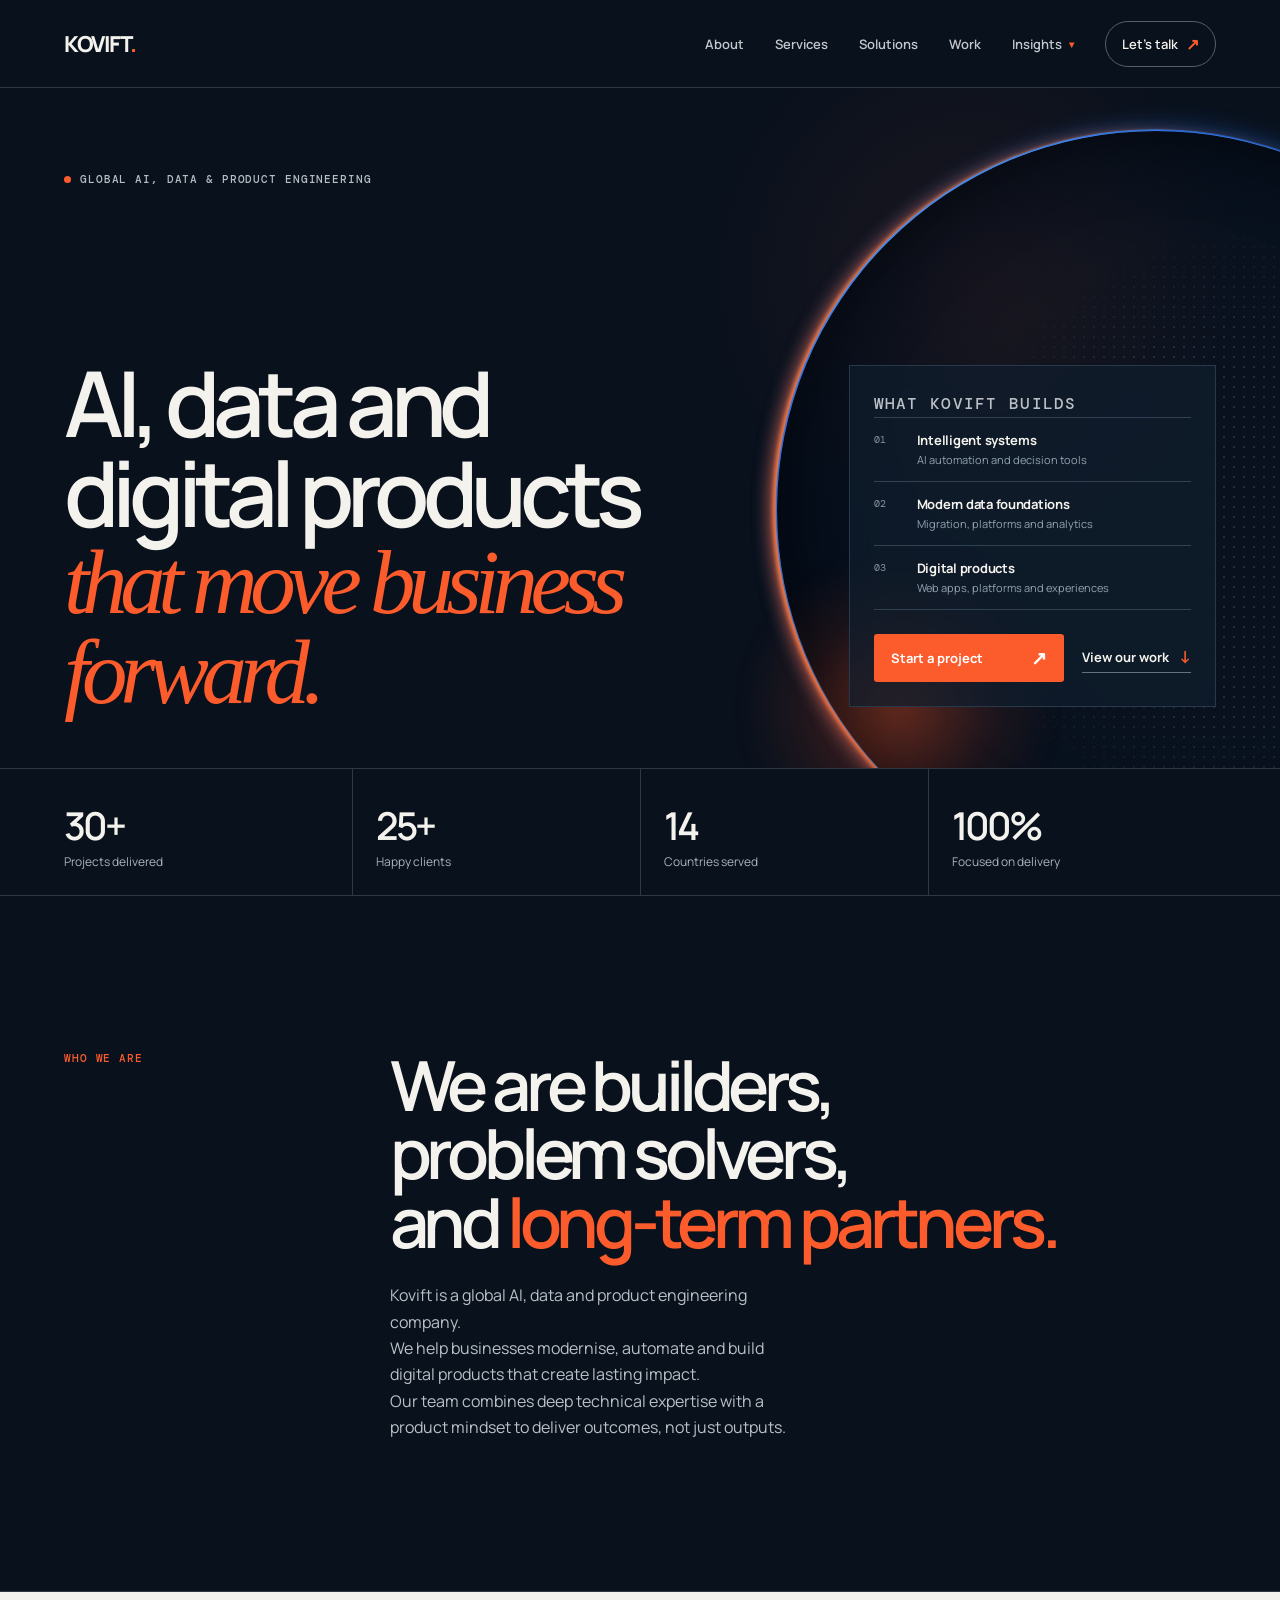
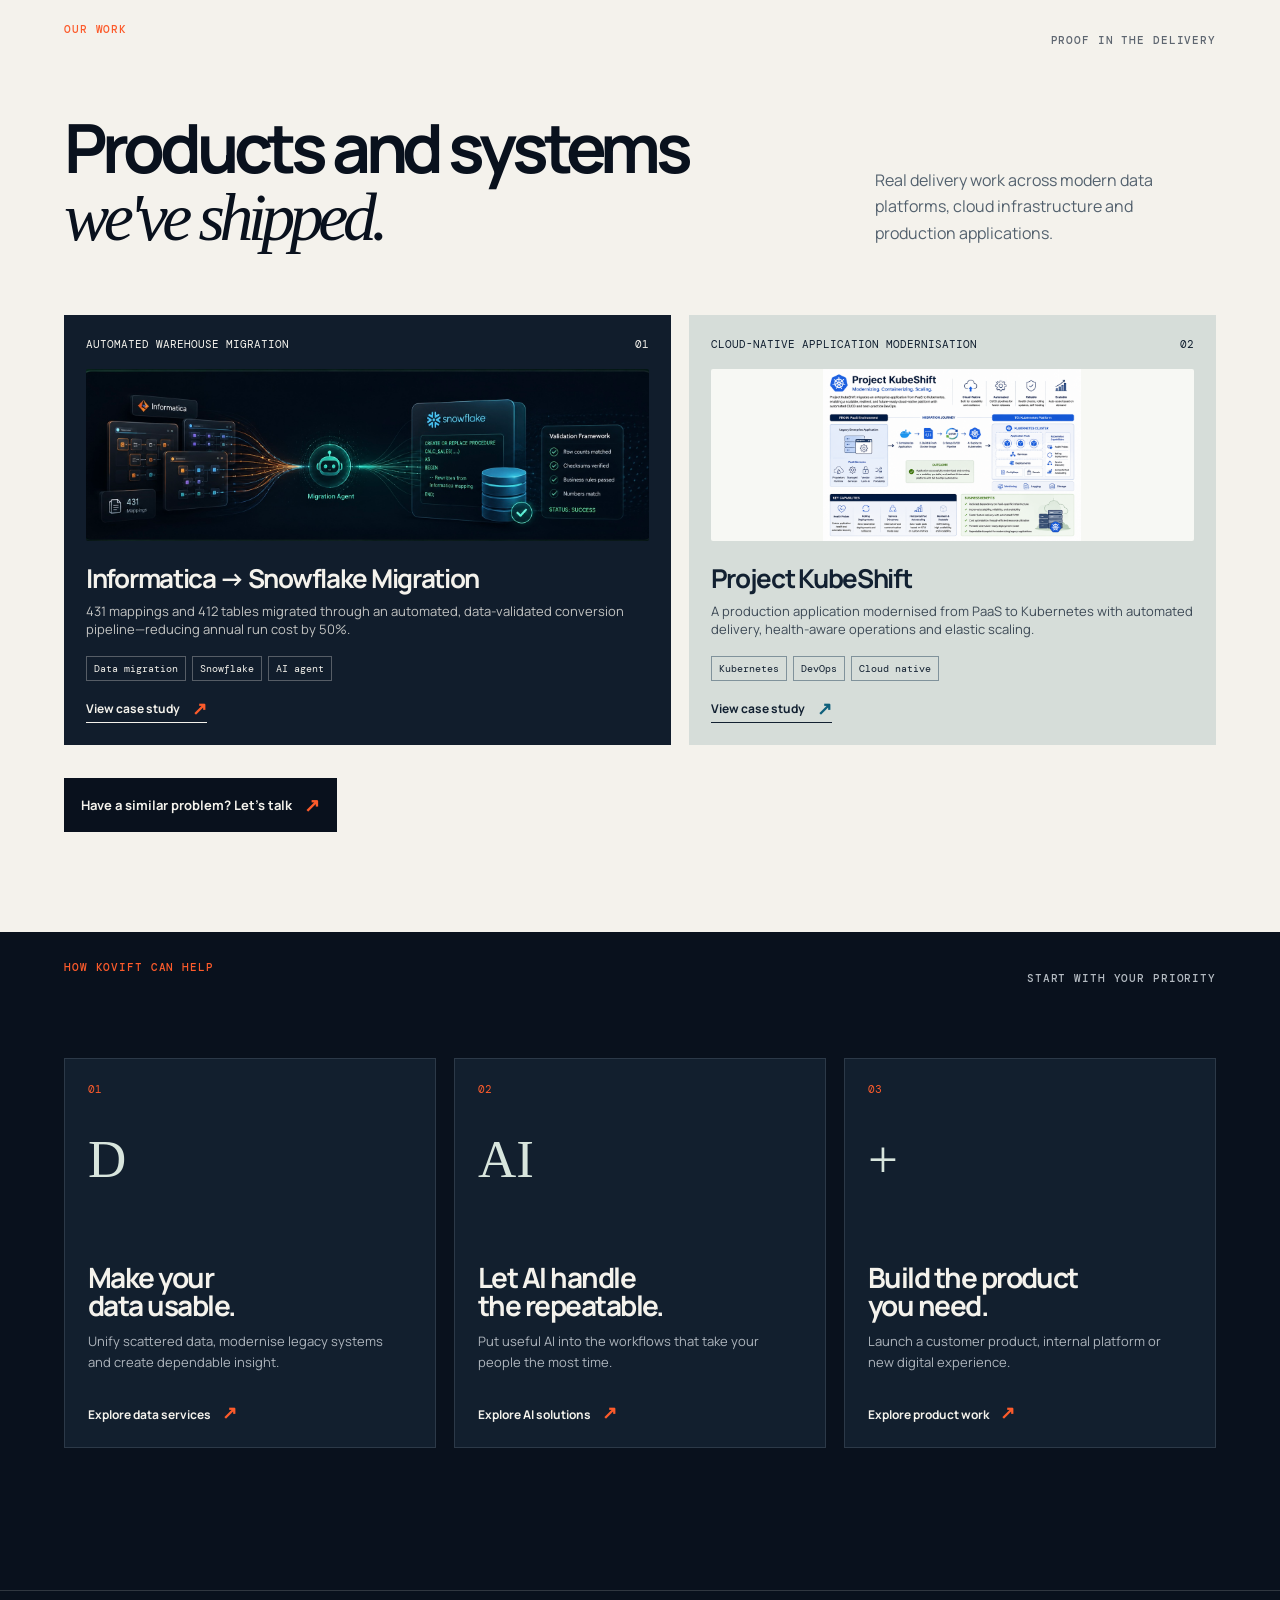
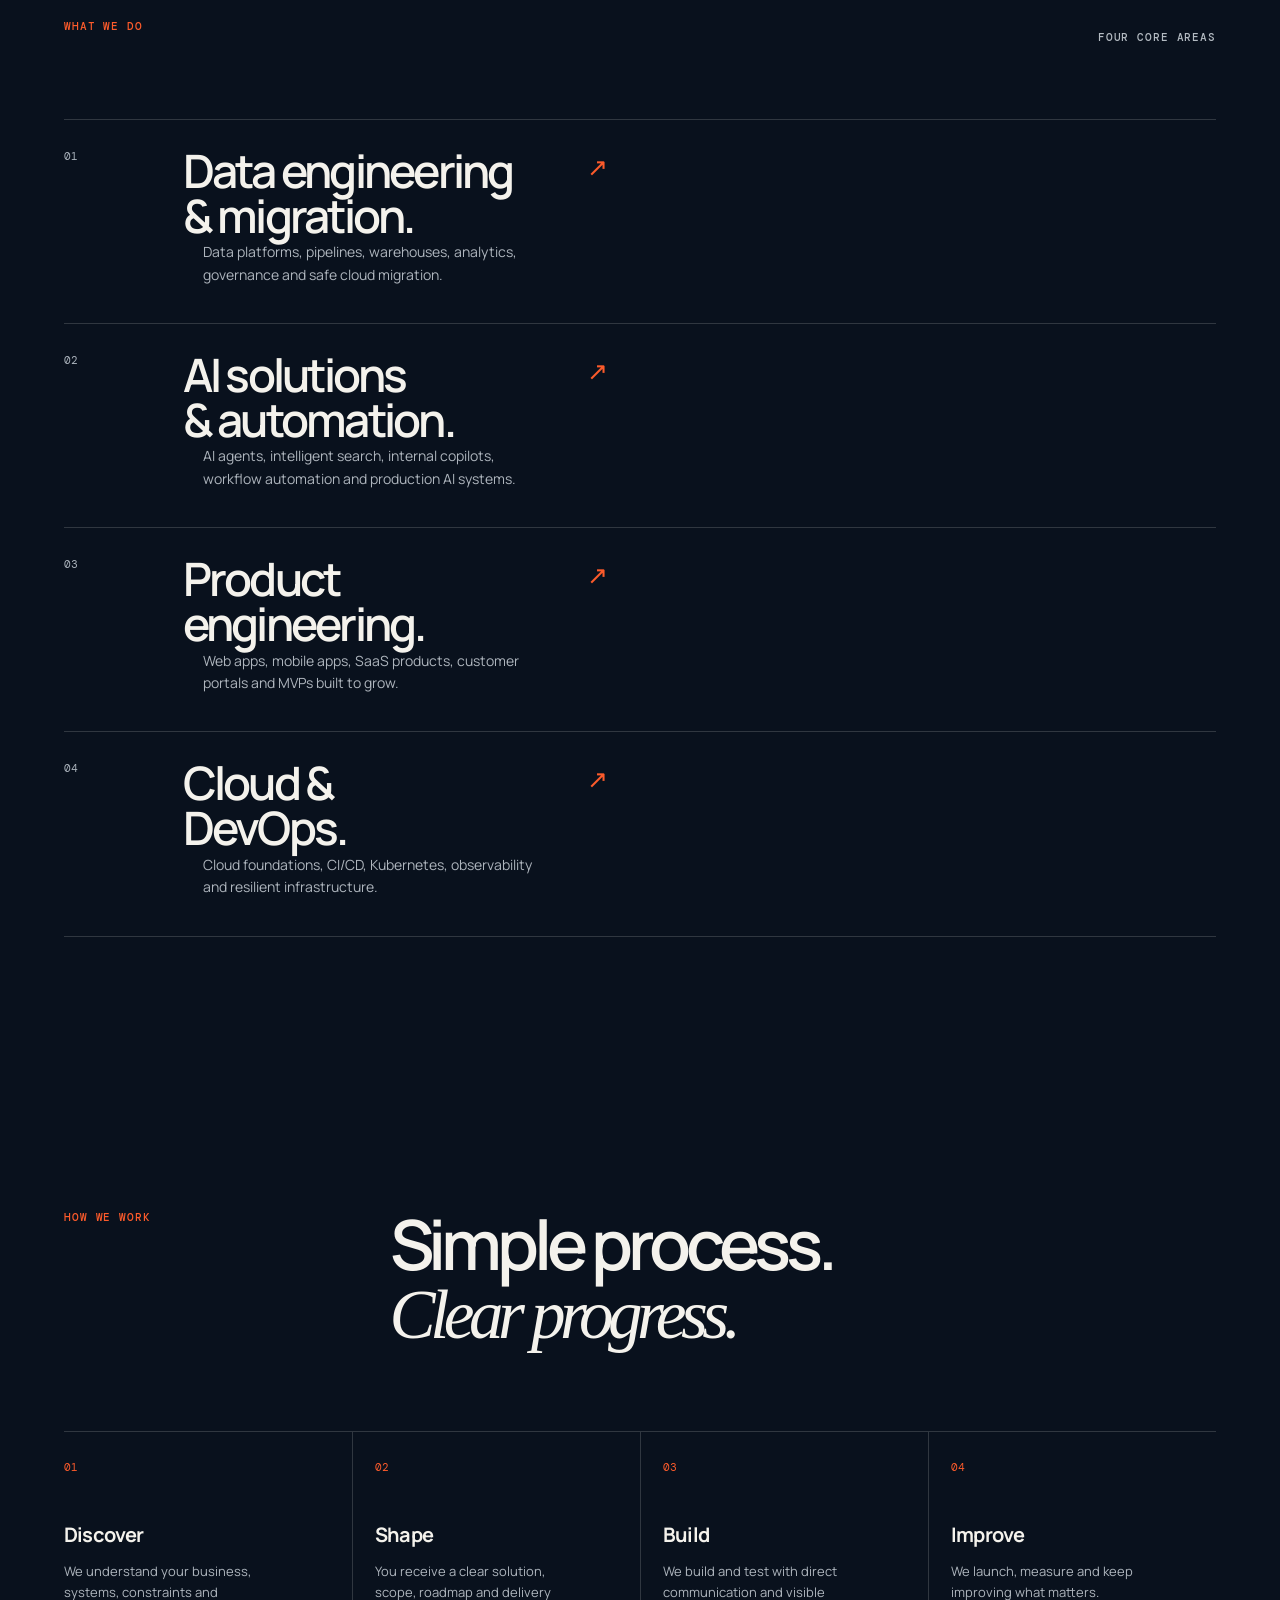
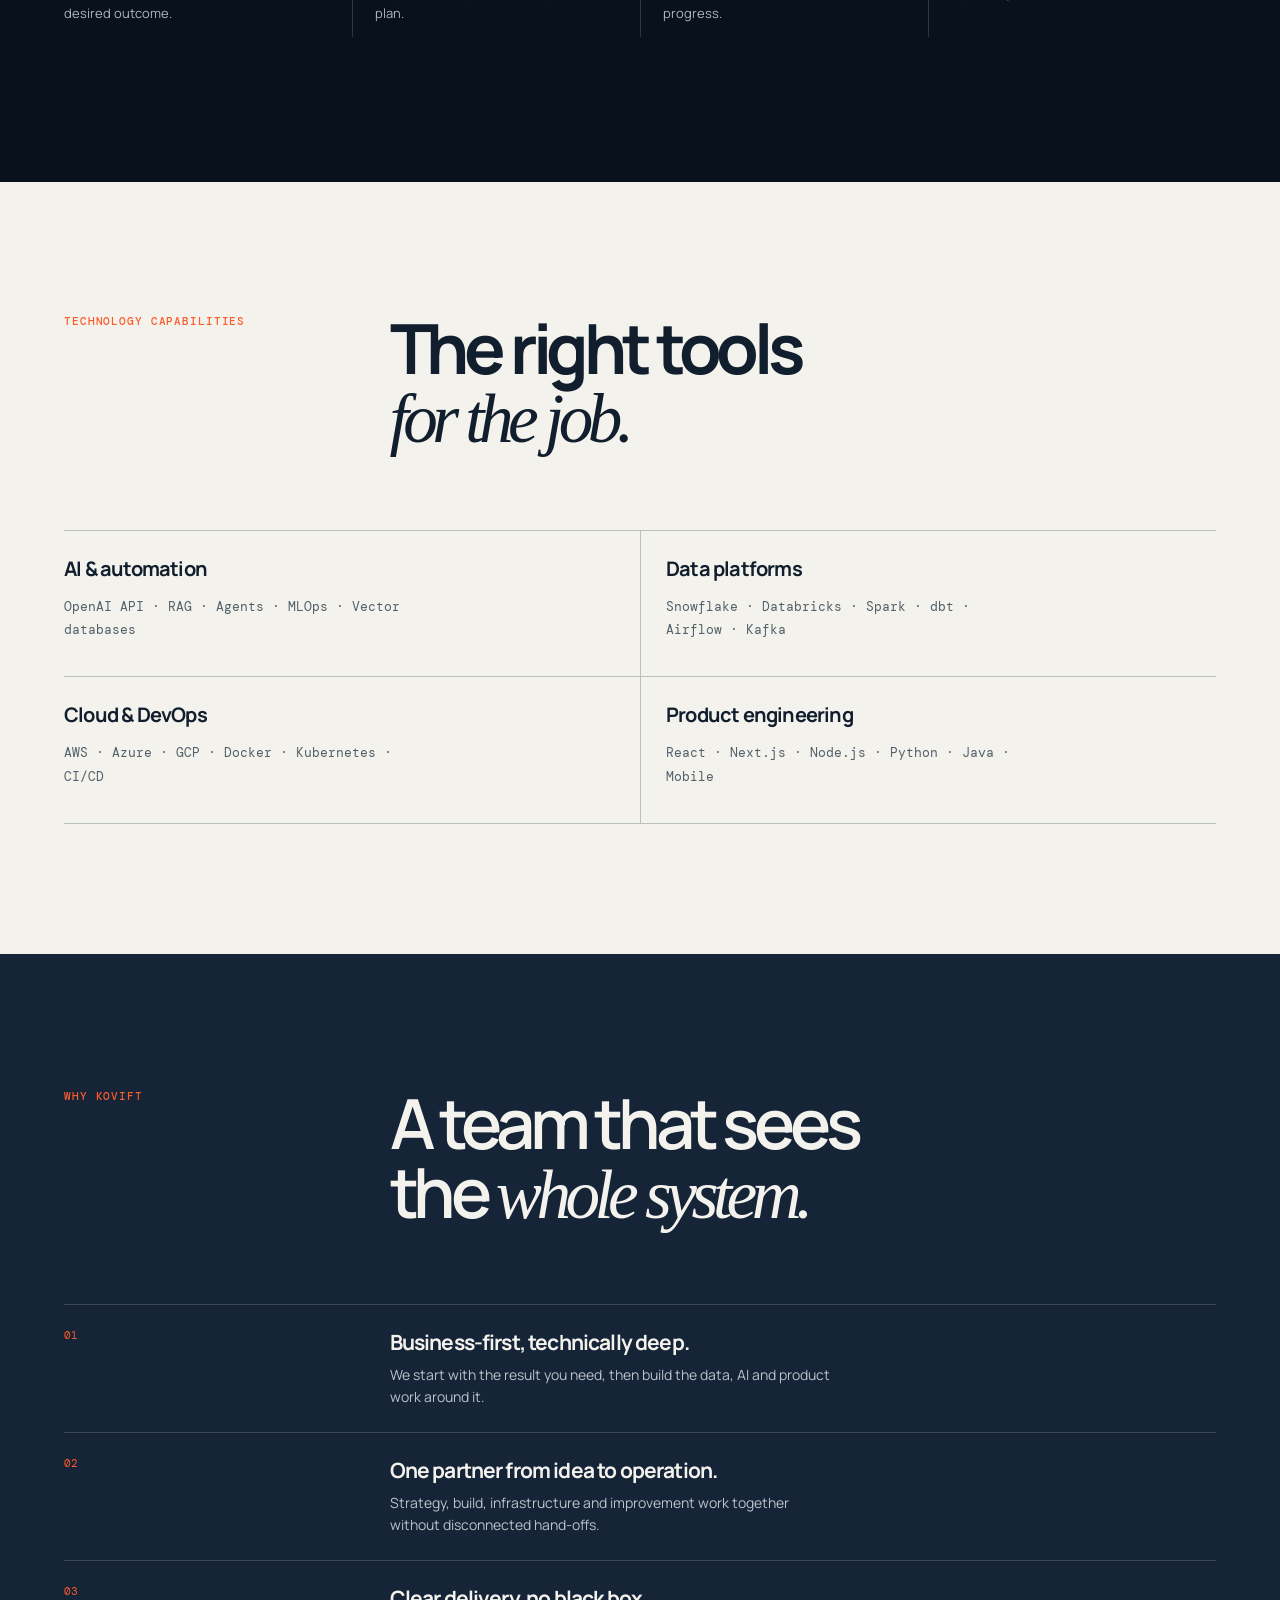
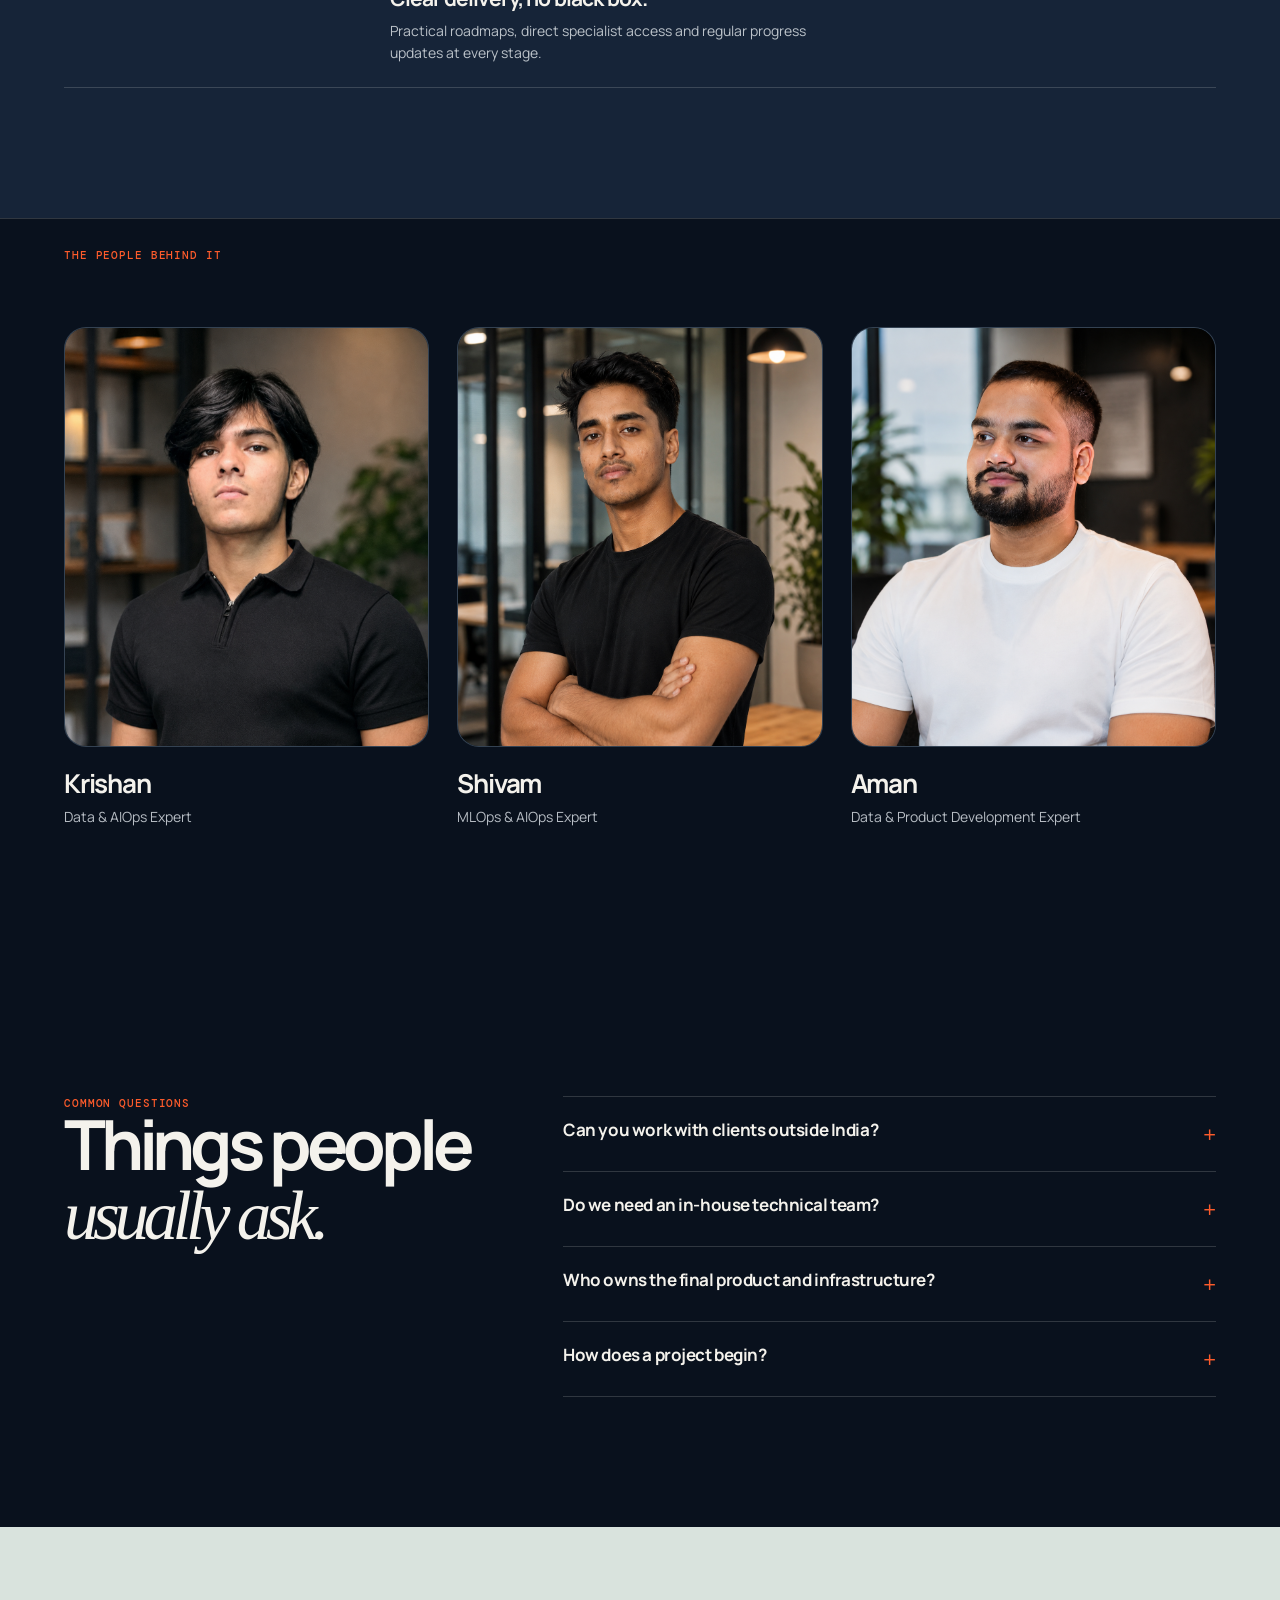
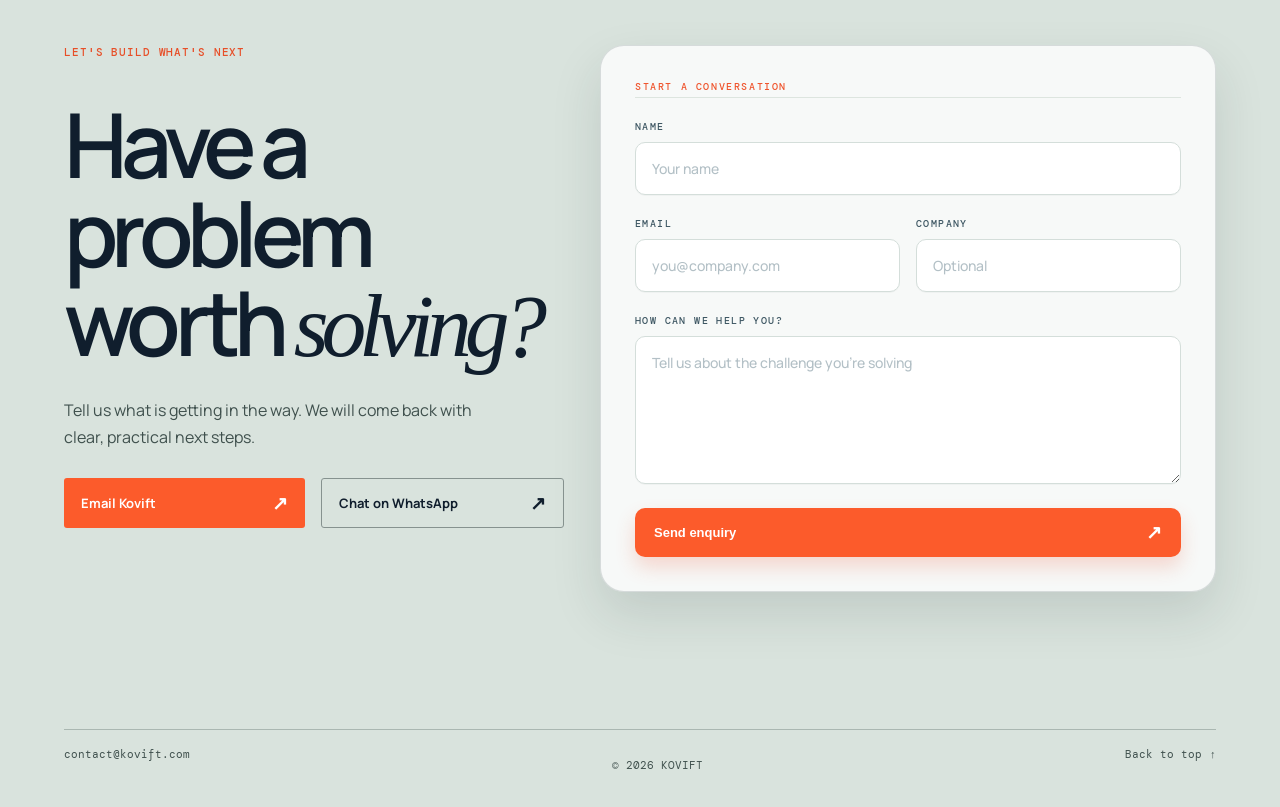
==== commit 96333a73: "Add Insights dropdown to all pages, redesign About page to match homepage design, fix case-study bac" ====
--- a/index.html
+++ b/index.html
@@ -15,7 +15,7 @@
 <meta name="twitter:card" content="summary_large_image" />
 </head>
 <body>
-  <header class="site-header"><a class="logo" href="#top" aria-label="Kovift home">KOVIFT<span>.</span></a><button class="menu-button" aria-label="Open navigation" aria-expanded="false"><i></i><i></i></button><nav class="nav" aria-label="Main navigation"><a href="#about">About</a><a href="#services">Services</a><a href="#solutions">Solutions</a><a href="#work">Work</a><a class="nav-cta" href="#contact">Let's talk <b>&nearr;</b></a></nav></header>
+  <header class="site-header"><a class="logo" href="#top" aria-label="Kovift home">KOVIFT<span>.</span></a><button class="menu-button" aria-label="Open navigation" aria-expanded="false"><i></i><i></i></button><nav class="nav" aria-label="Main navigation"><a href="#about">About</a><a href="#services">Services</a><a href="#solutions">Solutions</a><a href="#work">Work</a><div class="nav-item"><a href="javascript:void(0)" class="nav-insights" aria-haspopup="true">Insights <i>▾</i></a><div class="nav-drop"><a href="work.html" class="nav-drop-all">Client success stories <span>&nearr;</span></a></div></div><a class="nav-cta" href="#contact">Let's talk <b>&nearr;</b></a></nav></header>
   <main id="top">
     <section class="hero section">
       <div class="eyebrow reveal"><span></span> GLOBAL AI, DATA &amp; PRODUCT ENGINEERING</div>
--- a/styles.css
+++ b/styles.css
@@ -1,7 +1,7 @@
 :root{--ink:#09111d;--paper:#f4f2ec;--muted:#9aa1a9;--orange:#fc5b2b;--line:rgba(244,242,236,.17)}/* redeploy */
 *{box-sizing:border-box}html{scroll-behavior:smooth}body{margin:0;background:var(--ink);color:var(--paper);font-family:Manrope,Arial,sans-serif}a{color:inherit;text-decoration:none}.section{padding-left:5vw;padding-right:5vw}.site-header{height:88px;display:flex;justify-content:space-between;align-items:center;padding:0 5vw;border-bottom:1px solid var(--line);position:relative;z-index:4}.logo{font-weight:800;font-size:22px;letter-spacing:-1.4px}.logo span{color:var(--orange)}.nav{display:flex;align-items:center;gap:31px;font-size:13px;font-weight:600}.nav a:not(.nav-cta){color:#c3c7cc;position:relative;padding:7px 0;z-index:1;will-change:transform,opacity;transition:transform .35s cubic-bezier(.22,1,.36,1),color .3s ease,opacity .25s ease}.nav a:not(.nav-cta):hover{transform:translateY(-3px);color:#fff}
-.nav:hover a:not(.nav-cta){opacity:.4}
-.nav:hover a:not(.nav-cta):hover{opacity:1}.nav-cta{display:inline-flex;align-items:center;border:1px solid #56606c;border-radius:99px;padding:11px 16px;will-change:transform;transition:transform .35s cubic-bezier(.22,1,.36,1),border-color .3s ease;position:relative;z-index:1}.nav-cta b{font-size:16px;margin-left:8px;color:var(--orange);transition:transform .3s ease}.nav-cta:hover{transform:translateY(-3px);border-color:#8a96a4}.nav-cta:hover b{transform:translate(2px,-2px)}.menu-button{display:none}.hero{padding-top:84px;min-height:680px;display:flex;flex-direction:column}.eyebrow,.section-label,.section-top{font:500 11px 'DM Mono',monospace;letter-spacing:.08em}.eyebrow{color:#b7bdc4;display:flex;align-items:center;gap:9px}.eyebrow span{height:7px;width:7px;background:var(--orange);border-radius:50%}.hero-grid{display:grid;grid-template-columns:1.65fr .65fr;align-items:end;gap:6vw;flex:1}.hero h1,.intro h2,.approach h2,.contact h2{font-size:clamp(45px,7.1vw,106px);line-height:.99;letter-spacing:-.075em;margin:40px 0 50px;font-weight:600}.hero em,h2 em{font-family:Georgia,serif;font-weight:400;letter-spacing:-.08em}.accent{color:var(--orange)}.hero-side{padding-bottom:61px}.hero-side p,.body-copy{font-size:16px;line-height:1.65;color:#bbc0c6;max-width:360px;margin:0}.button{display:inline-flex;gap:27px;align-items:center;padding:15px 17px;border-radius:3px;font-size:13px;font-weight:700;will-change:transform;transition:transform .2s ease-out,background .2s ease,box-shadow .25s ease,border-color .2s ease}.button:hover{transform:translateY(-3px);box-shadow:0 14px 28px -12px rgba(252,91,43,.6)}.button:active{transform:translateY(-1px) scale(.99)}.button:focus-visible{outline:2px solid var(--orange);outline-offset:3px}.button span{font-size:19px;line-height:10px;transition:transform .25s ease}.button:hover span{transform:translate(2px,-2px)}.button-primary{background:var(--orange);color:#fff}.button-secondary{border:1px solid #69717a}.button-secondary:hover{border-color:#8a96a4;box-shadow:0 12px 24px -14px rgba(0,0,0,.75)}.hero-bottom{display:grid;grid-template-columns:1fr 1fr 1.65fr;align-items:end;border-top:1px solid var(--line);padding-top:18px;font:11px 'DM Mono',monospace;color:#abb2ba}.hero-bottom p{margin:0;line-height:1.5}.signal{height:42px;display:flex;gap:4px;justify-content:flex-end;align-items:end}.signal span{width:13px;background:var(--orange);opacity:.8}.signal span:nth-child(1){height:15%}.signal span:nth-child(2){height:80%}.signal span:nth-child(3){height:37%}.signal span:nth-child(4){height:100%}.signal span:nth-child(5){height:58%}.signal span:nth-child(6){height:28%}.signal span:nth-child(7){height:72%}.signal span:nth-child(8){height:42%}.intro{padding-top:155px;padding-bottom:150px;display:grid;grid-template-columns:.65fr 1.65fr;border-bottom:1px solid var(--line)}.intro h2{font-size:clamp(37px,5.4vw,79px);margin:0 0 26px}.intro .body-copy{max-width:420px}.services{padding-top:28px;padding-bottom:130px}.section-top{display:flex;justify-content:space-between;color:#b4bbc2}.section-label{color:var(--orange);margin:0}.service-list{margin-top:64px}.service{display:grid;grid-template-columns:.5fr 1.7fr 2.4fr .25fr;align-items:start;padding:29px 0 34px;border-top:1px solid var(--line)}.service:last-child{border-bottom:1px solid var(--line)}.service>span{font:11px 'DM Mono',monospace;color:#aab2bb}.service h3{font-size:clamp(27px,3.6vw,50px);letter-spacing:-.06em;line-height:.97;margin:0;font-weight:600}.service p{max-width:350px;color:#aeb5bd;line-height:1.6;font-size:14px;margin:3px 20px}.service a{font-size:25px;color:var(--orange)}.work{background:var(--paper);color:var(--ink);padding-top:30px;padding-bottom:100px}.work .section-top{color:#5e6670}.work-grid{display:grid;grid-template-columns:1.15fr 1fr;gap:18px;margin-top:64px}.project{min-height:430px;padding:22px;display:flex;flex-direction:column;justify-content:space-between;overflow:hidden}.project-dark{background:#111d2c;color:#f4f2ec}.project-light{background:#d6ddd9;color:#122031}.project-orange{grid-column:span 2;min-height:300px;background:var(--orange);color:white}.project-meta{display:flex;justify-content:space-between;font:11px 'DM Mono',monospace}.project h3{font-size:26px;letter-spacing:-.05em;margin:0 0 6px}.project p{font-size:13px;margin:0;opacity:.78}.abstract-flow{height:160px;position:relative}.abstract-flow i{position:absolute;border:1px solid #73808e;width:70px;height:70px;border-radius:50%}.abstract-flow i:nth-child(1){left:6%;top:11%}.abstract-flow i:nth-child(2){left:27%;top:44%}.abstract-flow i:nth-child(3){right:25%;top:10%}.abstract-flow i:nth-child(4){right:4%;bottom:3%}.abstract-flow b{position:absolute;left:44%;top:28%;display:grid;place-items:center;width:70px;height:70px;border-radius:50%;background:var(--orange);font-size:18px}.data-visual{display:flex;align-items:end;height:160px;gap:8px}.data-visual i{background:#2e657a;flex:1}.data-visual i:nth-child(1){height:22%}.data-visual i:nth-child(2){height:55%}.data-visual i:nth-child(3){height:34%}.data-visual i:nth-child(4){height:76%}.data-visual i:nth-child(5){height:45%}.data-visual i:nth-child(6){height:93%}.data-visual i:nth-child(7){height:67%}.product-visual{display:flex;align-items:center;justify-content:center;gap:20vw;font-size:clamp(55px,10vw,150px);font-weight:300;opacity:.8}.draft-note{margin:21px 0 0;color:#5e6670;font:11px 'DM Mono',monospace}.approach{padding-top:143px;padding-bottom:145px}.approach-heading{display:grid;grid-template-columns:.65fr 1.65fr}.approach h2{font-size:clamp(39px,5.4vw,78px);margin:0 0 82px}.steps{padding:0;margin:0;list-style:none;display:grid;grid-template-columns:repeat(4,1fr);border-top:1px solid var(--line)}.steps li{padding:22px 24px 0 0}.steps li+li{border-left:1px solid var(--line);padding-left:22px}.steps span{font:11px 'DM Mono',monospace;color:var(--orange)}.steps h3{font-size:20px;margin:45px 0 12px;letter-spacing:-.04em}.steps p{font-size:13px;line-height:1.6;color:#aeb5bd;max-width:195px}.team{padding-top:29px;padding-bottom:140px;border-top:1px solid var(--line)}.team-grid{display:grid;grid-template-columns:repeat(3,minmax(0,1fr));gap:28px;margin-top:65px;align-items:start}.portrait{height:420px;background:#1c2938;display:flex;justify-content:center;align-items:center;overflow:hidden;position:relative;border-radius:22px;border:1px solid rgba(122,136,151,.35)}.portrait:before{content:none}.portrait span{display:none}.person h3{font-size:22px;margin:17px 0 4px;letter-spacing:-.04em}.person p{font-size:13px;margin:0;color:#aeb5bd}.contact{padding-top:118px;background:#d9e3dd;color:#101e2d}.contact .section-label{color:#e74f28}.contact h2{font-size:clamp(52px,7vw,105px);margin:41px 0}.contact-wrap{display:grid;grid-template-columns:0.9fr 1.1fr;gap:32px;align-items:start}.contact-copy-block{max-width:500px}.contact-copy{font-size:16px;line-height:1.7;color:#3d4e59}.contact-actions{display:flex;gap:16px;flex-wrap:wrap;margin-top:24px}.contact-actions .button{min-width:220px;justify-content:space-between;flex:1}.contact-form{display:flex;flex-direction:column;gap:20px;background:rgba(15,24,35,.32);border:1px solid rgba(15,24,35,.2);padding:24px;border-radius:18px}.form-row{display:flex;flex-direction:column}.form-row-two{display:grid;grid-template-columns:1fr 1fr;gap:16px}.contact-form label{display:flex;flex-direction:column;gap:8px;font:11px 'DM Mono',monospace;letter-spacing:.08em;color:#3d4e59;text-transform:uppercase}.contact-form input,.contact-form textarea{border:1px solid rgba(22,35,46,.22);background:rgba(255,255,255,.9);color:#101e2d;border-radius:12px;padding:14px 15px;font:inherit;resize:vertical}.contact-form input::placeholder,.contact-form textarea::placeholder{color:#66737d}.contact-form textarea{min-height:140px}.contact-form .button{border:0;cursor:pointer;justify-content:center;width:fit-content;padding:16px 20px}.contact .button-secondary{border-color:#86928f}.footer-line{border-top:1px solid #aab7b1;margin-top:137px;padding:17px 0 24px;display:flex;justify-content:space-between;font:11px 'DM Mono',monospace;color:#40514e}.thank-you-page{background:radial-gradient(circle at top,rgba(251,107,72,.12),transparent 32%),var(--ink);min-height:100vh;display:grid;place-items:center}.thank-you-shell{width:min(760px,calc(100vw - 32px));padding:48px 32px;background:rgba(18,31,46,.9);border:1px solid rgba(121,138,155,.24);border-radius:30px;box-shadow:0 18px 60px rgba(0,0,0,.18)}.thank-you-shell .section-label{display:inline-block;margin:0 0 18px;color:var(--orange)}.thank-you-shell h1{font-size:clamp(38px,6vw,72px);line-height:1;letter-spacing:-.07em;margin:0 0 18px}.thank-you-shell p{font-size:18px;line-height:1.7;color:#bac4ce;max-width:560px}.thank-you-actions{margin-top:28px;display:flex;gap:16px;align-items:center;flex-wrap:wrap}.reveal{opacity:0;transform:translateY(18px);transition:opacity .6s ease,transform .6s ease}.reveal.visible{opacity:1;transform:none}@media(max-width:720px){.site-header{height:72px}.nav{display:none}.menu-button{display:flex;width:36px;height:28px;background:transparent;border:0;flex-direction:column;justify-content:center;gap:6px}.menu-button i{height:1px;width:25px;background:var(--paper);display:block}.menu-button[aria-expanded=true]+.nav{display:flex;position:absolute;top:72px;left:0;right:0;padding:26px 5vw;background:var(--ink);border-bottom:1px solid var(--line);flex-direction:column;align-items:flex-start}.hero{padding-top:48px;min-height:630px}.hero-grid,.intro,.approach-heading,.contact-wrap{grid-template-columns:1fr}.hero h1{margin:32px 0 40px}.hero-side{padding-bottom:45px}.hero-bottom{grid-template-columns:1fr 1fr}.working-strip{padding-top:0;padding-bottom:0;background:var(--ink);border-top:1px solid var(--line);border-bottom:1px solid var(--line)}.working-strip-header{display:grid;grid-template-columns:1fr 1.2fr;gap:2rem;align-items:center;min-height:96px;border-bottom:1px solid var(--line)}.working-strip-header .section-label{margin:0;text-transform:uppercase;letter-spacing:.16em;color:#c9d4dc}.working-strip-header p:last-child{margin:0;font-size:clamp(18px,2.2vw,30px);line-height:1.3;letter-spacing:-.06em;color:#edf4f9;text-align:center}.working-strip-grid{display:grid;grid-template-columns:repeat(4,minmax(0,1fr));gap:0}.working-strip-grid>div{min-height:220px;padding:34px 26px 28px;border-right:1px solid var(--line);display:flex;flex-direction:column;justify-content:flex-start}.working-strip-grid>div:last-child{border-right:none}.working-strip-grid h3{margin:0 0 18px;font-size:clamp(30px,3vw,54px);line-height:1;letter-spacing:-.08em;font-weight:600}.working-strip-grid p{margin:0;max-width:220px;font-size:15px;line-height:1.55;color:#bbc4cd}.signal{display:none}.intro{padding-top:88px;padding-bottom:85px;gap:24px}.services{padding-bottom:86px}.service{grid-template-columns:.4fr 1fr .2fr;gap:12px}.service p{grid-column:2;margin:16px 0 0}.service a{grid-column:3;grid-row:1}.work{padding-bottom:70px}.work-grid{grid-template-columns:1fr;margin-top:38px}.project{min-height:350px}.project-orange{grid-column:auto;min-height:300px}.approach{padding-top:86px;padding-bottom:85px}.approach h2{margin-bottom:50px}.steps{grid-template-columns:1fr 1fr}.steps li:nth-child(3){border-left:0;margin-top:30px;padding-left:0}.team{padding-bottom:84px}.team .team-grid{grid-template-columns:1fr;gap:38px;margin-top:42px}.team .team-grid .person{align-items:center}.team .team-grid .portrait{width:min(340px,100%);margin:0 auto;height:auto}.team .team-grid .portrait img{width:100%;height:auto;object-fit:cover}.contact{padding-top:85px}.contact-form{padding:18px}.form-row-two{grid-template-columns:1fr}.contact-actions{flex-direction:column;align-items:flex-start}.contact-actions .button{width:100%}.footer-line{margin-top:80px;gap:16px;flex-wrap:wrap}.footer-line p{order:3;width:100%}.thank-you-shell{padding:38px 22px}.thank-you-actions{flex-direction:column;align-items:flex-start}}
+.nav:hover>a:not(.nav-cta){opacity:.4}
+.nav:hover>a:not(.nav-cta):hover{opacity:1}.nav-cta{display:inline-flex;align-items:center;border:1px solid #56606c;border-radius:99px;padding:11px 16px;will-change:transform;transition:transform .35s cubic-bezier(.22,1,.36,1),border-color .3s ease;position:relative;z-index:1}.nav-cta b{font-size:16px;margin-left:8px;color:var(--orange);transition:transform .3s ease}.nav-cta:hover{transform:translateY(-3px);border-color:#8a96a4}.nav-cta:hover b{transform:translate(2px,-2px)}.menu-button{display:none}.nav-item{position:relative}.nav-item>a{display:inline-flex;align-items:center;gap:7px}.nav-item>a i{font-style:normal;font-size:10px;color:var(--orange);transition:transform .25s ease}.nav-item:hover>a i{transform:rotate(180deg)}.nav .nav-drop{position:absolute;top:100%;left:50%;transform:translateX(-50%) translateY(8px);min-width:295px;background:#111e2e;border:1px solid rgba(244,242,236,.16);border-radius:10px;padding:8px;box-shadow:0 26px 54px -18px rgba(0,0,0,.6);z-index:50;opacity:0;visibility:hidden;pointer-events:none;transition:opacity .22s ease,transform .22s ease,visibility .22s}.nav-item:hover .nav-drop,.nav-item:focus-within .nav-drop{opacity:1;visibility:visible;pointer-events:auto;transform:translateX(-50%) translateY(0)}.nav .nav-drop-label{font:500 10px 'DM Mono',monospace;letter-spacing:.13em;color:var(--orange);margin:0;padding:7px 10px 6px;border-bottom:1px solid rgba(244,242,236,.12)}.nav .nav-drop a{display:flex;align-items:center;justify-content:space-between;gap:14px;padding:10px;font-size:13px;font-weight:600;color:#e6ebef;border-radius:6px;transition:background .2s ease,color .2s ease,transform .2s ease}.nav .nav-drop a:hover{background:rgba(252,91,43,.13);color:#fff;transform:none}.nav .nav-drop a span{color:var(--orange);font-size:15px;transition:transform .25s ease}.nav .nav-drop a:hover span{transform:translate(2px,-2px)}.hero{padding-top:84px;min-height:680px;display:flex;flex-direction:column}.eyebrow,.section-label,.section-top{font:500 11px 'DM Mono',monospace;letter-spacing:.08em}.eyebrow{color:#b7bdc4;display:flex;align-items:center;gap:9px}.eyebrow span{height:7px;width:7px;background:var(--orange);border-radius:50%}.hero-grid{display:grid;grid-template-columns:1.65fr .65fr;align-items:end;gap:6vw;flex:1}.hero h1,.intro h2,.approach h2,.contact h2{font-size:clamp(45px,7.1vw,106px);line-height:.99;letter-spacing:-.075em;margin:40px 0 50px;font-weight:600}.hero em,h2 em{font-family:Georgia,serif;font-weight:400;letter-spacing:-.08em}.accent{color:var(--orange)}.hero-side{padding-bottom:61px}.hero-side p,.body-copy{font-size:16px;line-height:1.65;color:#bbc0c6;max-width:360px;margin:0}.button{display:inline-flex;gap:27px;align-items:center;padding:15px 17px;border-radius:3px;font-size:13px;font-weight:700;will-change:transform;transition:transform .2s ease-out,background .2s ease,box-shadow .25s ease,border-color .2s ease}.button:hover{transform:translateY(-3px);box-shadow:0 14px 28px -12px rgba(252,91,43,.6)}.button:active{transform:translateY(-1px) scale(.99)}.button:focus-visible{outline:2px solid var(--orange);outline-offset:3px}.button span{font-size:19px;line-height:10px;transition:transform .25s ease}.button:hover span{transform:translate(2px,-2px)}.button-primary{background:var(--orange);color:#fff}.button-secondary{border:1px solid #69717a}.button-secondary:hover{border-color:#8a96a4;box-shadow:0 12px 24px -14px rgba(0,0,0,.75)}.hero-bottom{display:grid;grid-template-columns:1fr 1fr 1.65fr;align-items:end;border-top:1px solid var(--line);padding-top:18px;font:11px 'DM Mono',monospace;color:#abb2ba}.hero-bottom p{margin:0;line-height:1.5}.signal{height:42px;display:flex;gap:4px;justify-content:flex-end;align-items:end}.signal span{width:13px;background:var(--orange);opacity:.8}.signal span:nth-child(1){height:15%}.signal span:nth-child(2){height:80%}.signal span:nth-child(3){height:37%}.signal span:nth-child(4){height:100%}.signal span:nth-child(5){height:58%}.signal span:nth-child(6){height:28%}.signal span:nth-child(7){height:72%}.signal span:nth-child(8){height:42%}.intro{padding-top:155px;padding-bottom:150px;display:grid;grid-template-columns:.65fr 1.65fr;border-bottom:1px solid var(--line)}.intro h2{font-size:clamp(37px,5.4vw,79px);margin:0 0 26px}.intro .body-copy{max-width:420px}.services{padding-top:28px;padding-bottom:130px}.section-top{display:flex;justify-content:space-between;color:#b4bbc2}.section-label{color:var(--orange);margin:0}.service-list{margin-top:64px}.service{display:grid;grid-template-columns:.5fr 1.7fr 2.4fr .25fr;align-items:start;padding:29px 0 34px;border-top:1px solid var(--line)}.service:last-child{border-bottom:1px solid var(--line)}.service>span{font:11px 'DM Mono',monospace;color:#aab2bb}.service h3{font-size:clamp(27px,3.6vw,50px);letter-spacing:-.06em;line-height:.97;margin:0;font-weight:600}.service p{max-width:350px;color:#aeb5bd;line-height:1.6;font-size:14px;margin:3px 20px}.service a{font-size:25px;color:var(--orange)}.work{background:var(--paper);color:var(--ink);padding-top:30px;padding-bottom:100px}.work .section-top{color:#5e6670}.work-grid{display:grid;grid-template-columns:1.15fr 1fr;gap:18px;margin-top:64px}.project{min-height:430px;padding:22px;display:flex;flex-direction:column;justify-content:space-between;overflow:hidden}.project-dark{background:#111d2c;color:#f4f2ec}.project-light{background:#d6ddd9;color:#122031}.project-orange{grid-column:span 2;min-height:300px;background:var(--orange);color:white}.project-meta{display:flex;justify-content:space-between;font:11px 'DM Mono',monospace}.project h3{font-size:26px;letter-spacing:-.05em;margin:0 0 6px}.project p{font-size:13px;margin:0;opacity:.78}.abstract-flow{height:160px;position:relative}.abstract-flow i{position:absolute;border:1px solid #73808e;width:70px;height:70px;border-radius:50%}.abstract-flow i:nth-child(1){left:6%;top:11%}.abstract-flow i:nth-child(2){left:27%;top:44%}.abstract-flow i:nth-child(3){right:25%;top:10%}.abstract-flow i:nth-child(4){right:4%;bottom:3%}.abstract-flow b{position:absolute;left:44%;top:28%;display:grid;place-items:center;width:70px;height:70px;border-radius:50%;background:var(--orange);font-size:18px}.data-visual{display:flex;align-items:end;height:160px;gap:8px}.data-visual i{background:#2e657a;flex:1}.data-visual i:nth-child(1){height:22%}.data-visual i:nth-child(2){height:55%}.data-visual i:nth-child(3){height:34%}.data-visual i:nth-child(4){height:76%}.data-visual i:nth-child(5){height:45%}.data-visual i:nth-child(6){height:93%}.data-visual i:nth-child(7){height:67%}.product-visual{display:flex;align-items:center;justify-content:center;gap:20vw;font-size:clamp(55px,10vw,150px);font-weight:300;opacity:.8}.draft-note{margin:21px 0 0;color:#5e6670;font:11px 'DM Mono',monospace}.approach{padding-top:143px;padding-bottom:145px}.approach-heading{display:grid;grid-template-columns:.65fr 1.65fr}.approach h2{font-size:clamp(39px,5.4vw,78px);margin:0 0 82px}.steps{padding:0;margin:0;list-style:none;display:grid;grid-template-columns:repeat(4,1fr);border-top:1px solid var(--line)}.steps li{padding:22px 24px 0 0}.steps li+li{border-left:1px solid var(--line);padding-left:22px}.steps span{font:11px 'DM Mono',monospace;color:var(--orange)}.steps h3{font-size:20px;margin:45px 0 12px;letter-spacing:-.04em}.steps p{font-size:13px;line-height:1.6;color:#aeb5bd;max-width:195px}.team{padding-top:29px;padding-bottom:140px;border-top:1px solid var(--line)}.team-grid{display:grid;grid-template-columns:repeat(3,minmax(0,1fr));gap:28px;margin-top:65px;align-items:start}.portrait{height:420px;background:#1c2938;display:flex;justify-content:center;align-items:center;overflow:hidden;position:relative;border-radius:22px;border:1px solid rgba(122,136,151,.35)}.portrait:before{content:none}.portrait span{display:none}.person h3{font-size:22px;margin:17px 0 4px;letter-spacing:-.04em}.person p{font-size:13px;margin:0;color:#aeb5bd}.contact{padding-top:118px;background:#d9e3dd;color:#101e2d}.contact .section-label{color:#e74f28}.contact h2{font-size:clamp(52px,7vw,105px);margin:41px 0}.contact-wrap{display:grid;grid-template-columns:0.9fr 1.1fr;gap:32px;align-items:start}.contact-copy-block{max-width:500px}.contact-copy{font-size:16px;line-height:1.7;color:#3d4e59}.contact-actions{display:flex;gap:16px;flex-wrap:wrap;margin-top:24px}.contact-actions .button{min-width:220px;justify-content:space-between;flex:1}.contact-form{display:flex;flex-direction:column;gap:20px;background:rgba(15,24,35,.32);border:1px solid rgba(15,24,35,.2);padding:24px;border-radius:18px}.form-row{display:flex;flex-direction:column}.form-row-two{display:grid;grid-template-columns:1fr 1fr;gap:16px}.contact-form label{display:flex;flex-direction:column;gap:8px;font:11px 'DM Mono',monospace;letter-spacing:.08em;color:#3d4e59;text-transform:uppercase}.contact-form input,.contact-form textarea{border:1px solid rgba(22,35,46,.22);background:rgba(255,255,255,.9);color:#101e2d;border-radius:12px;padding:14px 15px;font:inherit;resize:vertical}.contact-form input::placeholder,.contact-form textarea::placeholder{color:#66737d}.contact-form textarea{min-height:140px}.contact-form .button{border:0;cursor:pointer;justify-content:center;width:fit-content;padding:16px 20px}.contact .button-secondary{border-color:#86928f}.footer-line{border-top:1px solid #aab7b1;margin-top:137px;padding:17px 0 24px;display:flex;justify-content:space-between;font:11px 'DM Mono',monospace;color:#40514e}.thank-you-page{background:radial-gradient(circle at top,rgba(251,107,72,.12),transparent 32%),var(--ink);min-height:100vh;display:grid;place-items:center}.thank-you-shell{width:min(760px,calc(100vw - 32px));padding:48px 32px;background:rgba(18,31,46,.9);border:1px solid rgba(121,138,155,.24);border-radius:30px;box-shadow:0 18px 60px rgba(0,0,0,.18)}.thank-you-shell .section-label{display:inline-block;margin:0 0 18px;color:var(--orange)}.thank-you-shell h1{font-size:clamp(38px,6vw,72px);line-height:1;letter-spacing:-.07em;margin:0 0 18px}.thank-you-shell p{font-size:18px;line-height:1.7;color:#bac4ce;max-width:560px}.thank-you-actions{margin-top:28px;display:flex;gap:16px;align-items:center;flex-wrap:wrap}.reveal{opacity:0;transform:translateY(18px);transition:opacity .6s ease,transform .6s ease}.reveal.visible{opacity:1;transform:none}@media(max-width:720px){.site-header{height:72px}.nav{display:none}.menu-button{display:flex;width:36px;height:28px;background:transparent;border:0;flex-direction:column;justify-content:center;gap:6px}.menu-button i{height:1px;width:25px;background:var(--paper);display:block}.menu-button[aria-expanded=true]+.nav{display:flex;position:absolute;top:72px;left:0;right:0;padding:26px 5vw;background:var(--ink);border-bottom:1px solid var(--line);flex-direction:column;align-items:flex-start}.hero{padding-top:48px;min-height:630px}.hero-grid,.intro,.approach-heading,.contact-wrap{grid-template-columns:1fr}.hero h1{margin:32px 0 40px}.hero-side{padding-bottom:45px}.hero-bottom{grid-template-columns:1fr 1fr}.working-strip{padding-top:0;padding-bottom:0;background:var(--ink);border-top:1px solid var(--line);border-bottom:1px solid var(--line)}.working-strip-header{display:grid;grid-template-columns:1fr 1.2fr;gap:2rem;align-items:center;min-height:96px;border-bottom:1px solid var(--line)}.working-strip-header .section-label{margin:0;text-transform:uppercase;letter-spacing:.16em;color:#c9d4dc}.working-strip-header p:last-child{margin:0;font-size:clamp(18px,2.2vw,30px);line-height:1.3;letter-spacing:-.06em;color:#edf4f9;text-align:center}.working-strip-grid{display:grid;grid-template-columns:repeat(4,minmax(0,1fr));gap:0}.working-strip-grid>div{min-height:220px;padding:34px 26px 28px;border-right:1px solid var(--line);display:flex;flex-direction:column;justify-content:flex-start}.working-strip-grid>div:last-child{border-right:none}.working-strip-grid h3{margin:0 0 18px;font-size:clamp(30px,3vw,54px);line-height:1;letter-spacing:-.08em;font-weight:600}.working-strip-grid p{margin:0;max-width:220px;font-size:15px;line-height:1.55;color:#bbc4cd}.signal{display:none}.intro{padding-top:88px;padding-bottom:85px;gap:24px}.services{padding-bottom:86px}.service{grid-template-columns:.4fr 1fr .2fr;gap:12px}.service p{grid-column:2;margin:16px 0 0}.service a{grid-column:3;grid-row:1}.work{padding-bottom:70px}.work-grid{grid-template-columns:1fr;margin-top:38px}.project{min-height:350px}.project-orange{grid-column:auto;min-height:300px}.approach{padding-top:86px;padding-bottom:85px}.approach h2{margin-bottom:50px}.steps{grid-template-columns:1fr 1fr}.steps li:nth-child(3){border-left:0;margin-top:30px;padding-left:0}.team{padding-bottom:84px}.team .team-grid{grid-template-columns:1fr;gap:38px;margin-top:42px}.team .team-grid .person{align-items:center}.team .team-grid .portrait{width:min(340px,100%);margin:0 auto;height:auto}.team .team-grid .portrait img{width:100%;height:auto;object-fit:cover}.contact{padding-top:85px}.contact-form{padding:18px}.form-row-two{grid-template-columns:1fr}.contact-actions{flex-direction:column;align-items:flex-start}.contact-actions .button{width:100%}.footer-line{margin-top:80px;gap:16px;flex-wrap:wrap}.footer-line p{order:3;width:100%}.thank-you-shell{padding:38px 22px}.thank-you-actions{flex-direction:column;align-items:flex-start}}
 /* Conversion paths and differentiators */
 .paths{padding-top:28px;padding-bottom:142px;border-bottom:1px solid var(--line)}.path-grid{display:grid;grid-template-columns:repeat(3,1fr);gap:18px;margin-top:62px}.path-card{min-height:390px;padding:23px;background:#121f2e;border:1px solid #2c3948;display:flex;flex-direction:column;transition:transform .2s ease,background .2s ease}.path-card:hover{transform:translateY(-5px);background:#17283b}.path-card>span,.why-list span{font:11px 'DM Mono',monospace;color:var(--orange)}.path-symbol{font:53px Georgia,serif;line-height:1;margin:37px 0 auto;color:#d8e5dd}.path-card h3{font-size:28px;letter-spacing:-.055em;line-height:1;margin:0 0 12px}.path-card p{font-size:13px;line-height:1.65;color:#aeb5bd;max-width:305px;margin:0 0 26px}.path-card b{font-size:12px}.path-card i{font-size:18px;font-style:normal;color:var(--orange);margin-left:9px}.why{padding-top:135px;padding-bottom:130px;background:#162438}.why-statement{display:grid;grid-template-columns:.65fr 1.65fr}.why h2{font-size:clamp(39px,5.4vw,78px);line-height:.99;letter-spacing:-.075em;margin:0 0 75px;font-weight:600}.why h2 em{font-family:Georgia,serif;font-weight:400}.why-list{border-top:1px solid var(--line)}.why-list article{padding:23px 0;display:grid;grid-template-columns:.65fr 1.65fr;border-bottom:1px solid var(--line)}.why-list h3{font-size:21px;letter-spacing:-.04em;margin:0 0 8px}.why-list p{font-size:14px;line-height:1.6;color:#bbc2c9;max-width:440px;margin:0}
 @media(max-width:720px){.why-statement{grid-template-columns:1fr}.paths{padding-top:26px;padding-bottom:86px}.path-grid{grid-template-columns:1fr;margin-top:38px}.path-card{min-height:300px}.path-symbol{margin:24px 0 auto}.why{padding-top:85px;padding-bottom:84px}.why h2{margin-bottom:45px}.why-list article{grid-template-columns:.4fr 1fr}}
@@ -56,3 +56,6 @@
 /* CSS-rendered orbital hero visual: responsive and lightweight, no image asset required. */
 .hero{position:relative;overflow:hidden;isolation:isolate}.hero-grid,.hero>.eyebrow,.hero-bottom{position:relative;z-index:2}.hero-orb{position:absolute;z-index:1;width:min(63vw,760px);aspect-ratio:1;right:-20vw;top:42px;border-radius:50%;background:radial-gradient(circle at 55% 47%,rgba(12,29,51,.08) 0 42%,rgba(3,12,26,.62) 72%,rgba(3,12,26,.03) 73%);border:1px solid rgba(84,154,255,.7);box-shadow:-13px 0 19px -10px #ff5e2a,-5px 0 4px -2px rgba(255,174,113,.95),0 0 24px rgba(43,130,255,.45),inset 0 0 70px rgba(0,0,0,.55)}.hero-orb:before{content:"";position:absolute;inset:-2px;border-radius:50%;background:linear-gradient(145deg,rgba(90,177,255,.98) 2%,rgba(39,115,255,.6) 22%,transparent 45%,transparent 67%,rgba(255,109,49,.9) 91%);mask:linear-gradient(#000 0 0) content-box,linear-gradient(#000 0 0);mask-composite:exclude;padding:2px}.orb-grid{position:absolute;inset:12% 8% 10% 24%;border-radius:50%;background-image:radial-gradient(circle,rgba(141,184,255,.35) 1px,transparent 1.4px);background-size:10px 10px;opacity:.48;mask-image:radial-gradient(circle at 58% 52%,#000 0 45%,transparent 74%)}.orb-glow{position:absolute;width:42%;height:42%;left:-5%;bottom:3%;border-radius:50%;background:radial-gradient(circle,rgba(255,86,35,.38),rgba(255,75,25,.09) 42%,transparent 70%);filter:blur(10px)}
 @media(max-width:720px){.hero-orb{width:104vw;right:-58vw;top:120px;opacity:.52}.orb-grid{background-size:8px 8px}.hero-grid{position:relative;z-index:2}}
+
+
+@media(max-width:720px){.nav .nav-item{width:100%}.nav .nav-drop{position:static;transform:none;opacity:1;visibility:visible;pointer-events:auto;min-width:0;margin:6px 0 2px;box-shadow:none;border-left:2px solid var(--orange);border-radius:0}.nav .nav-drop a{padding:9px 10px}}
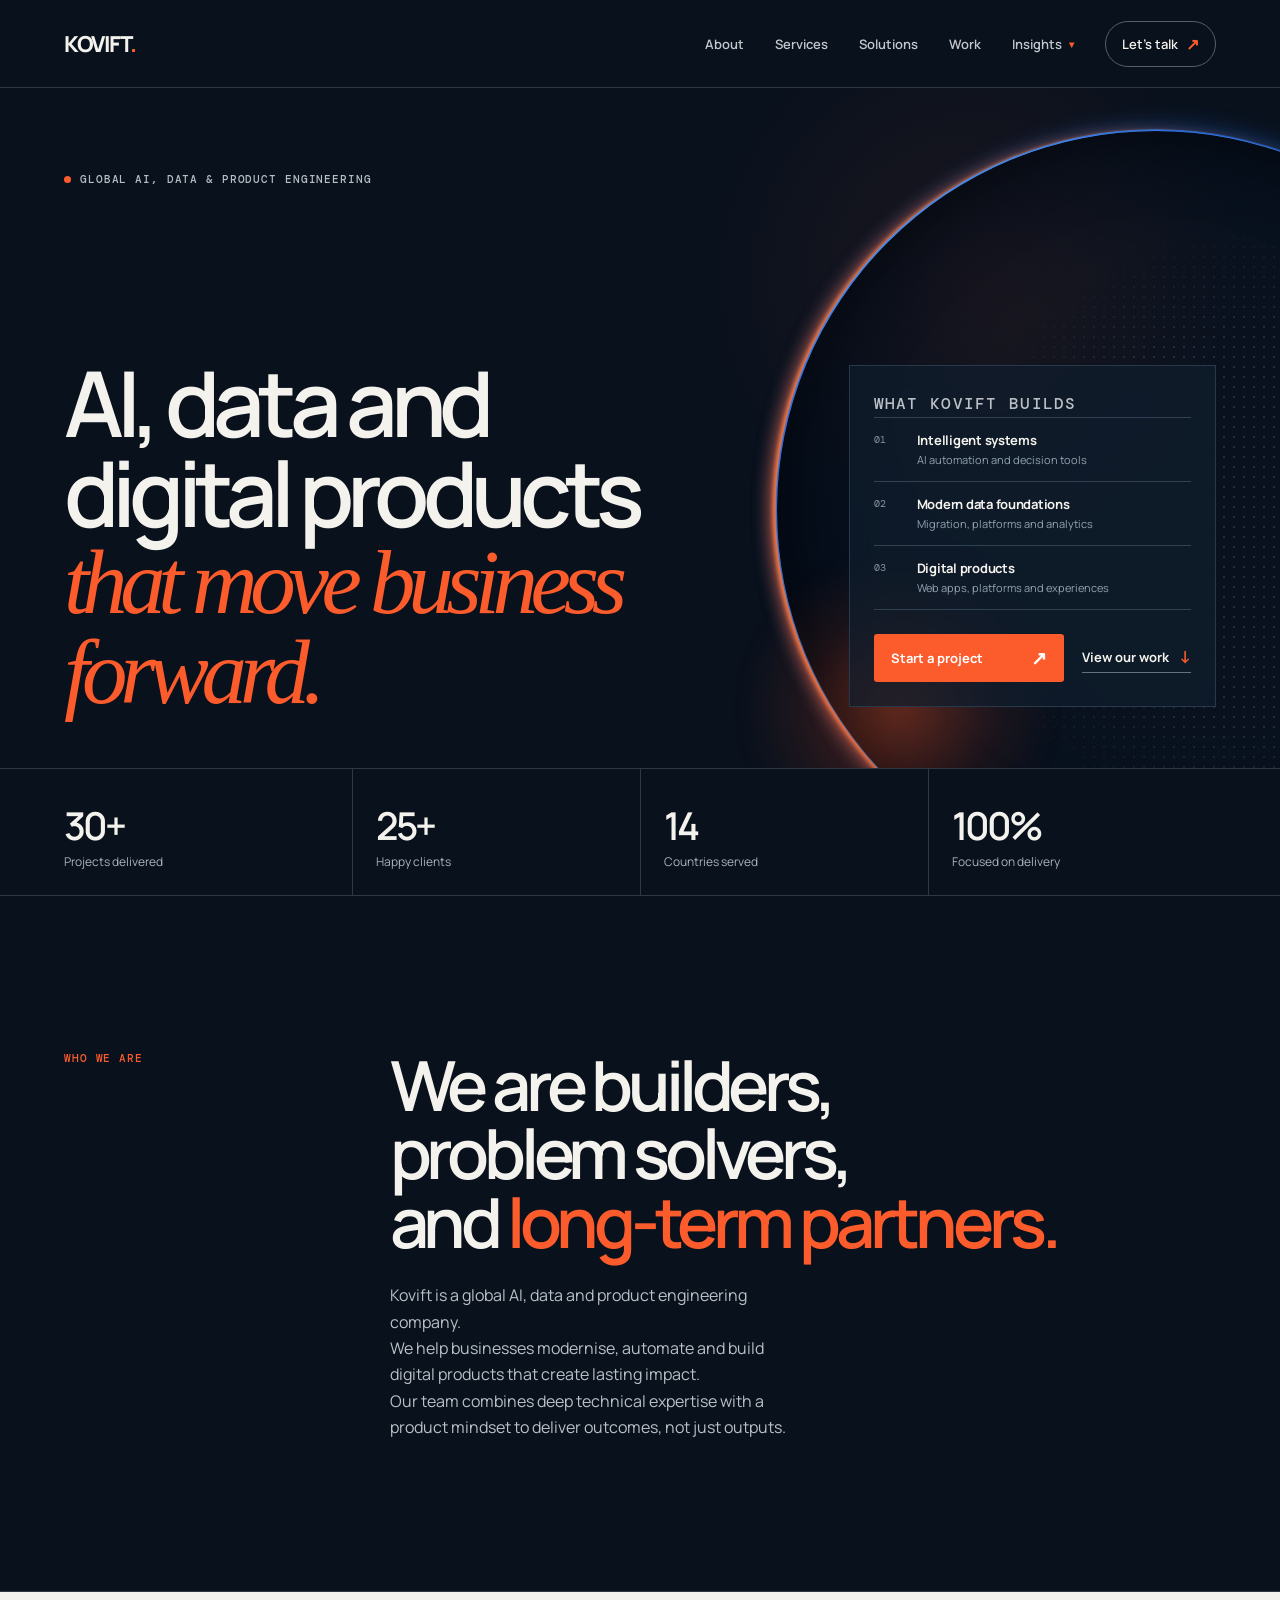
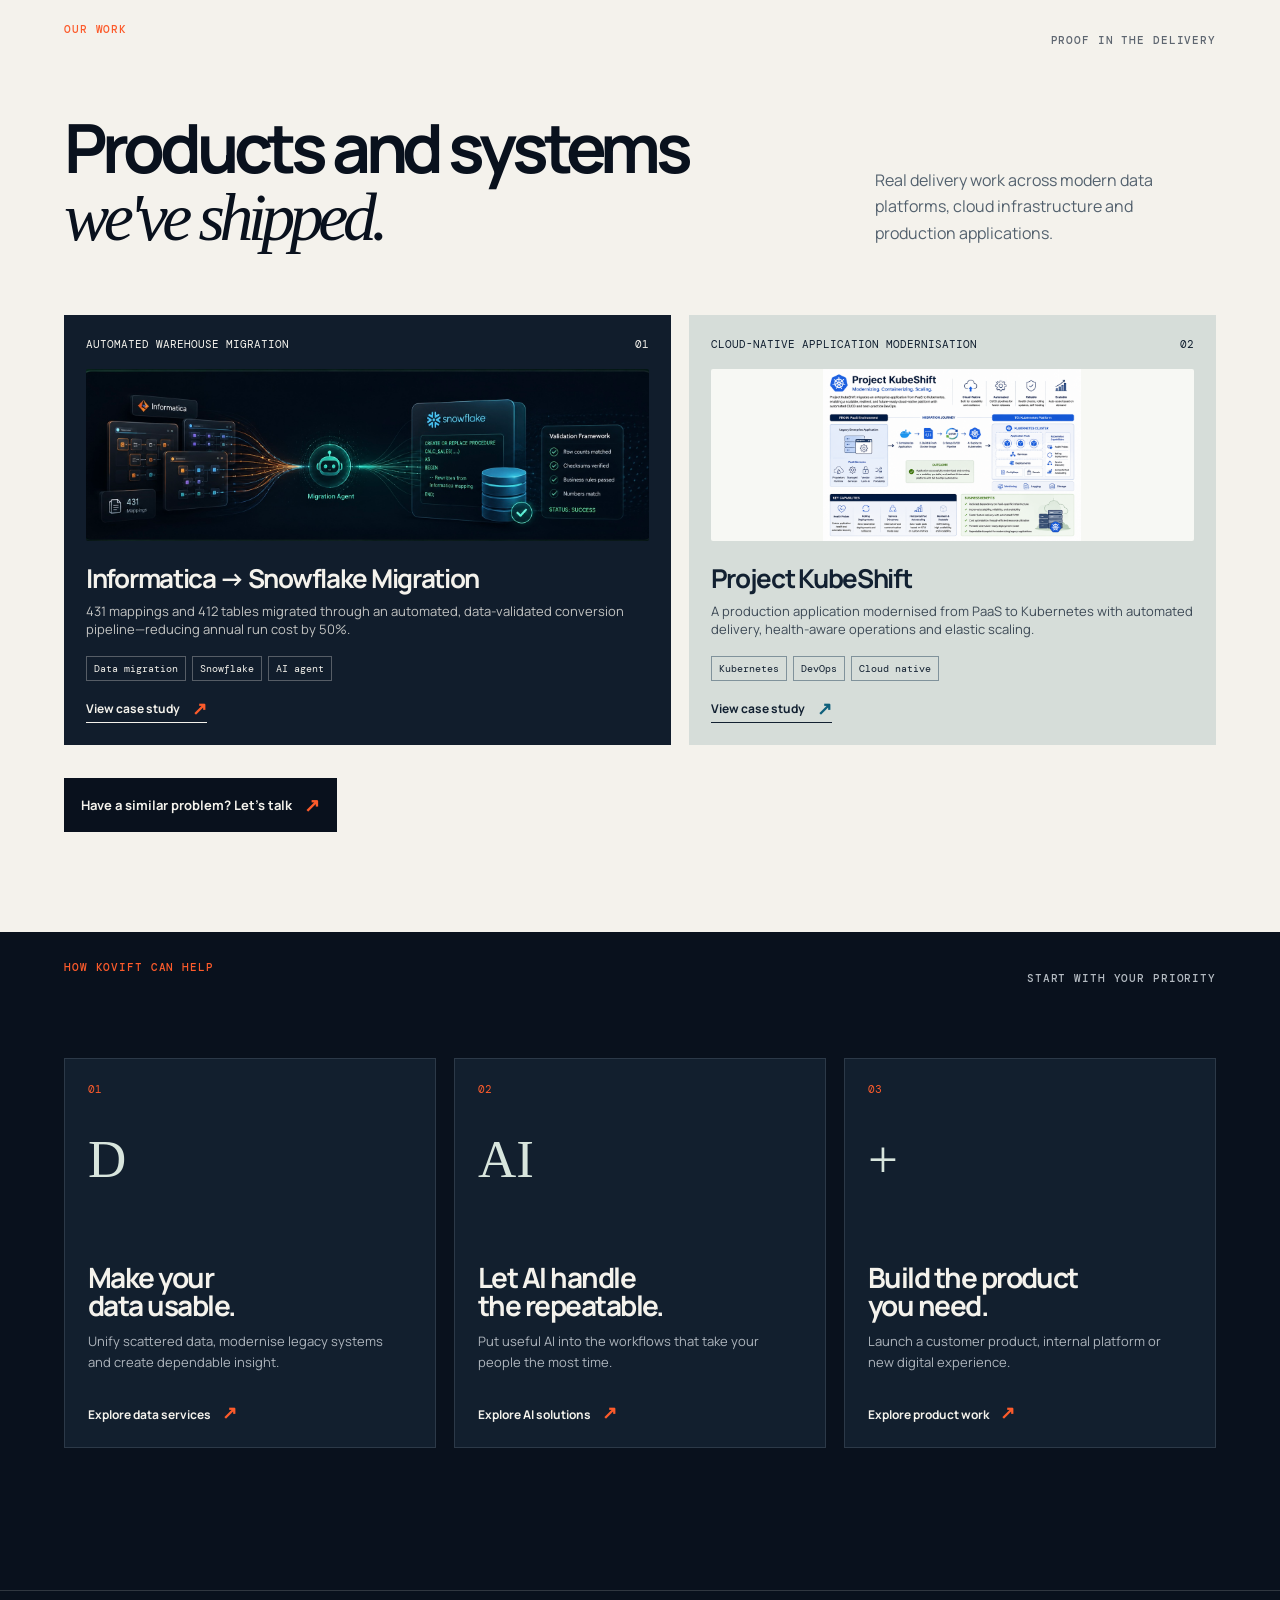
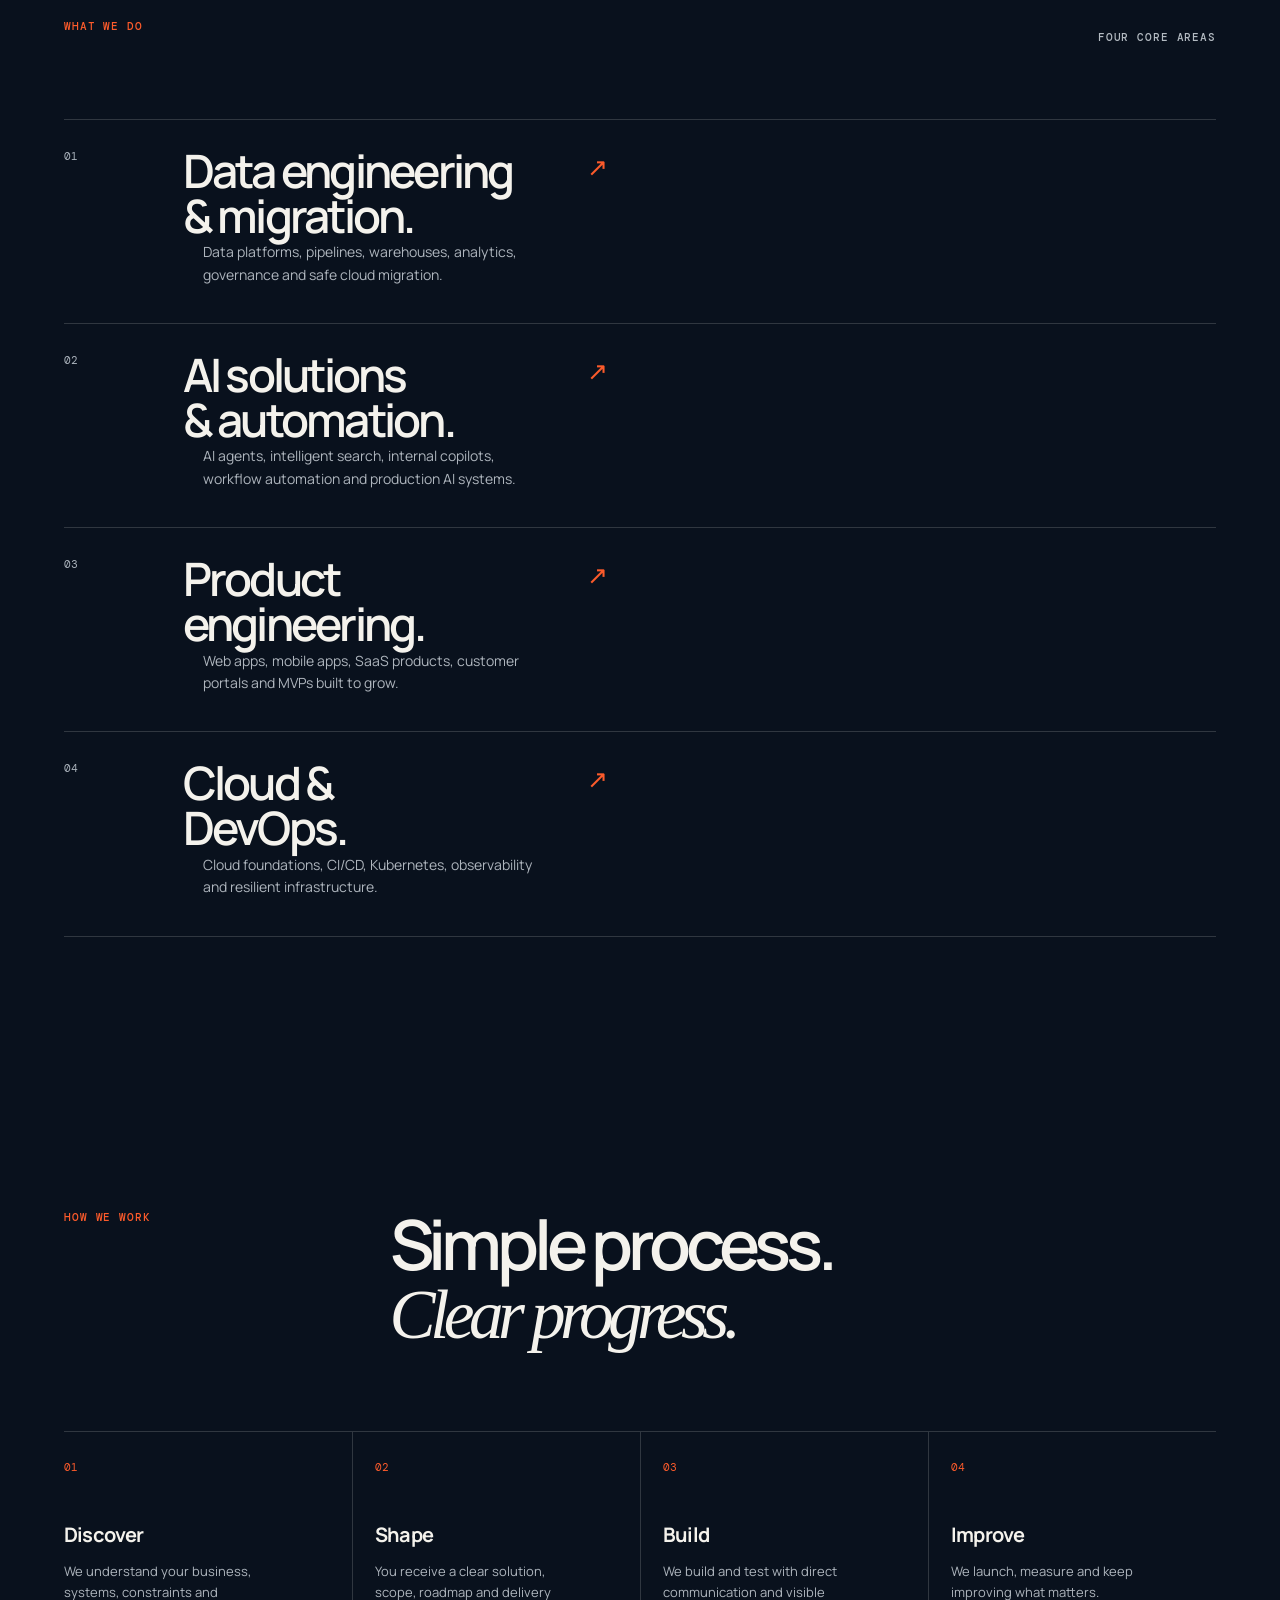
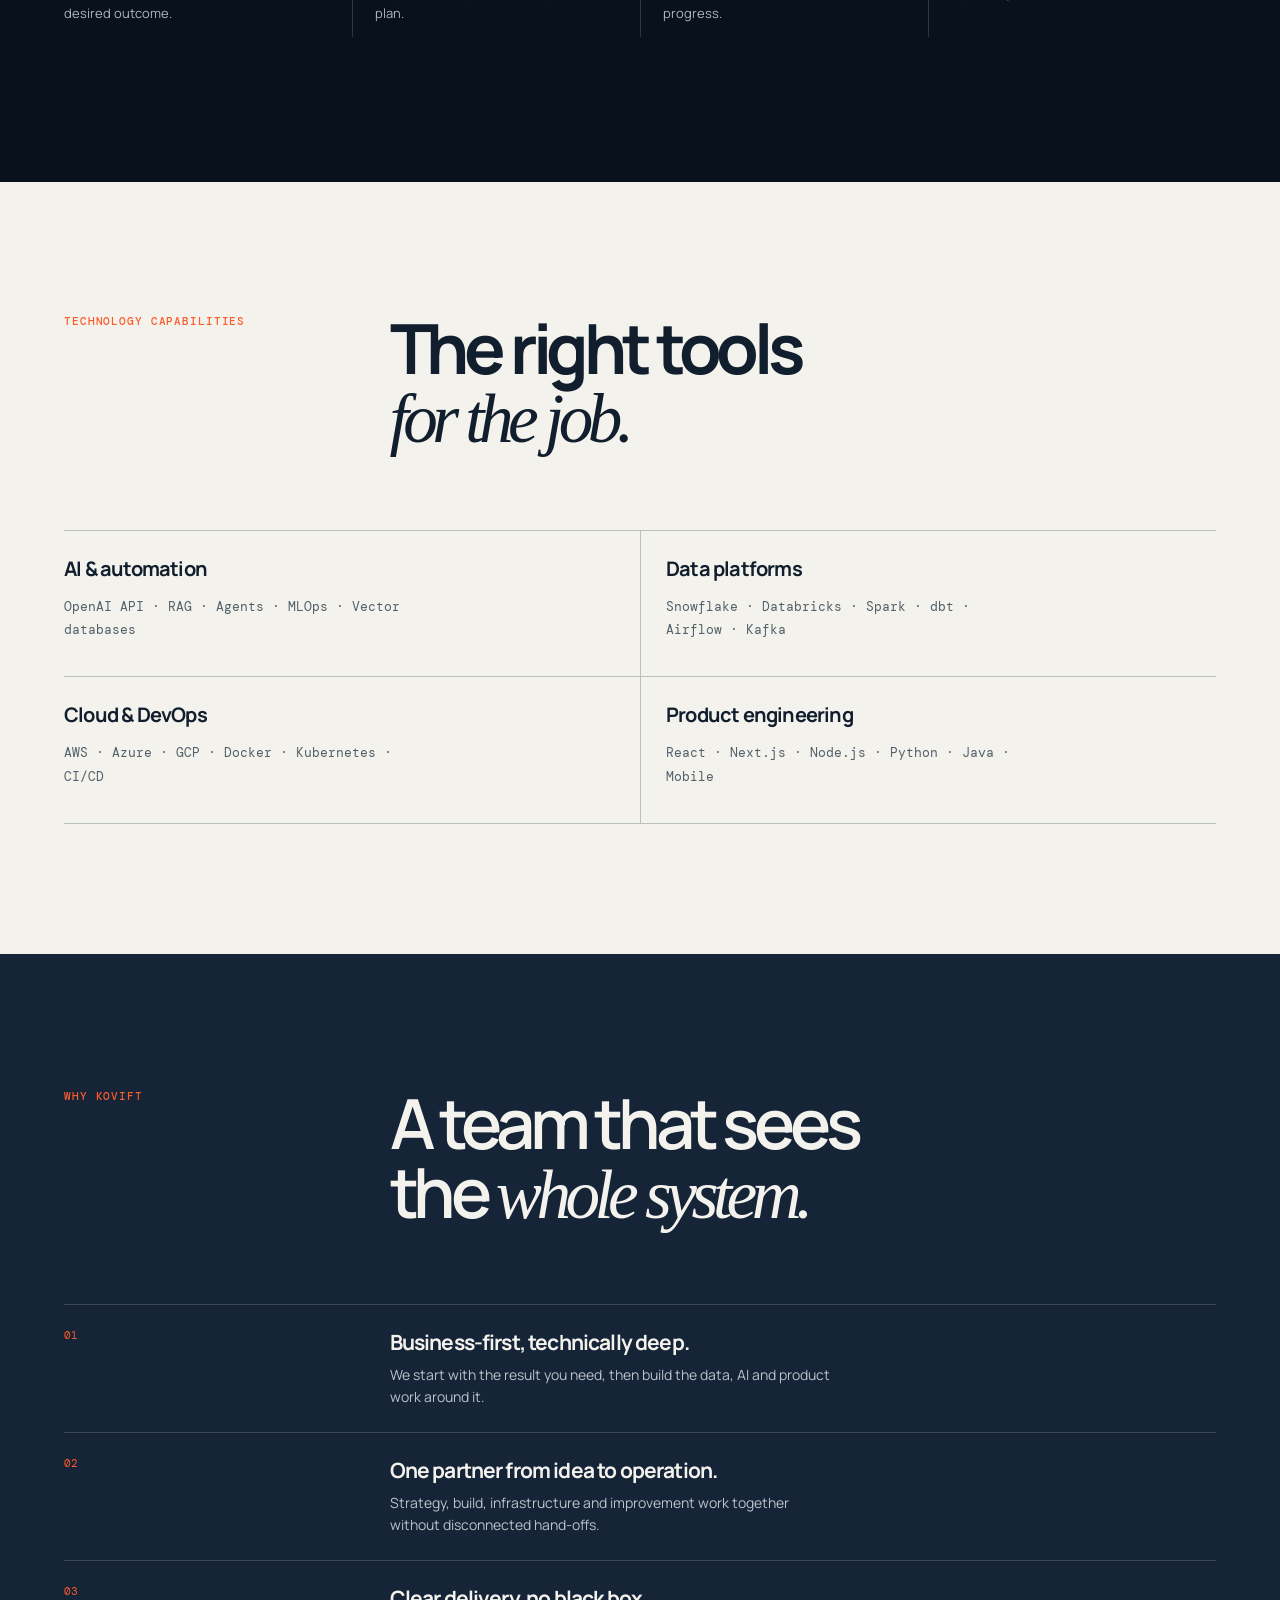
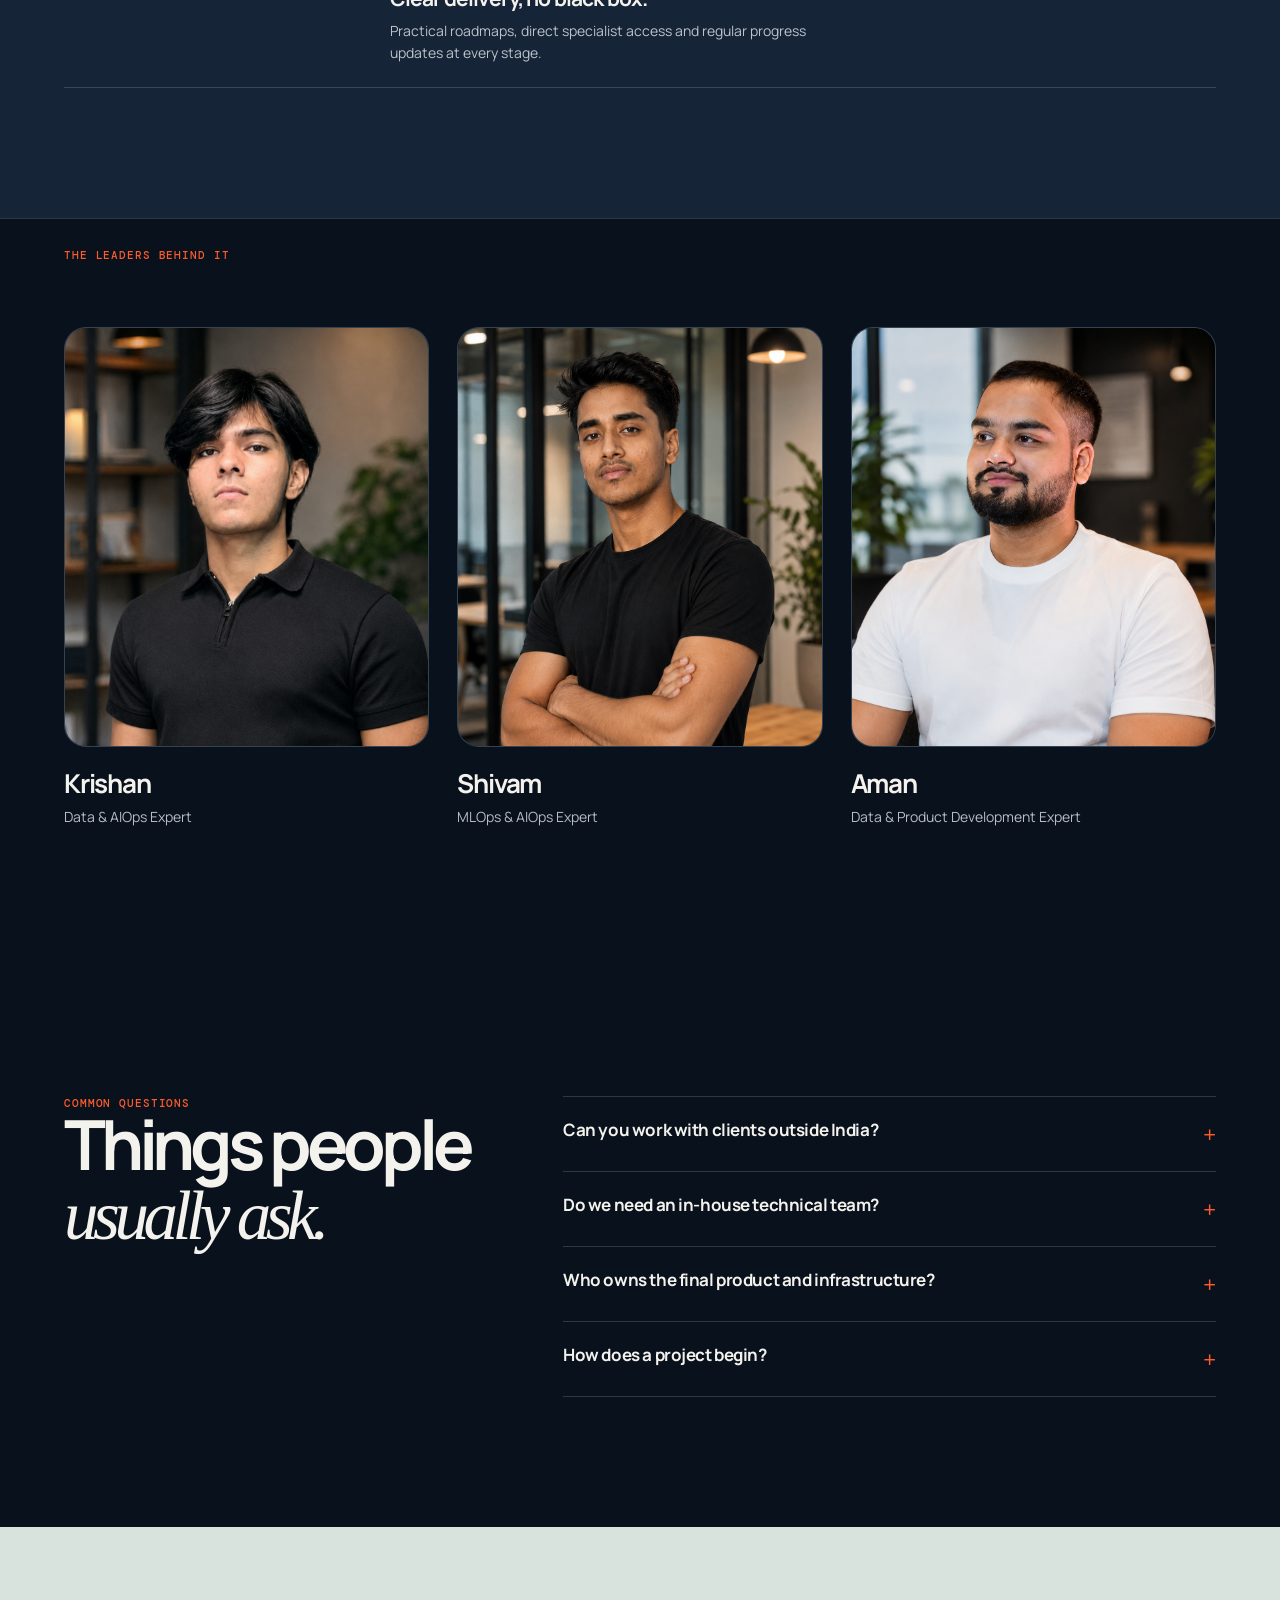
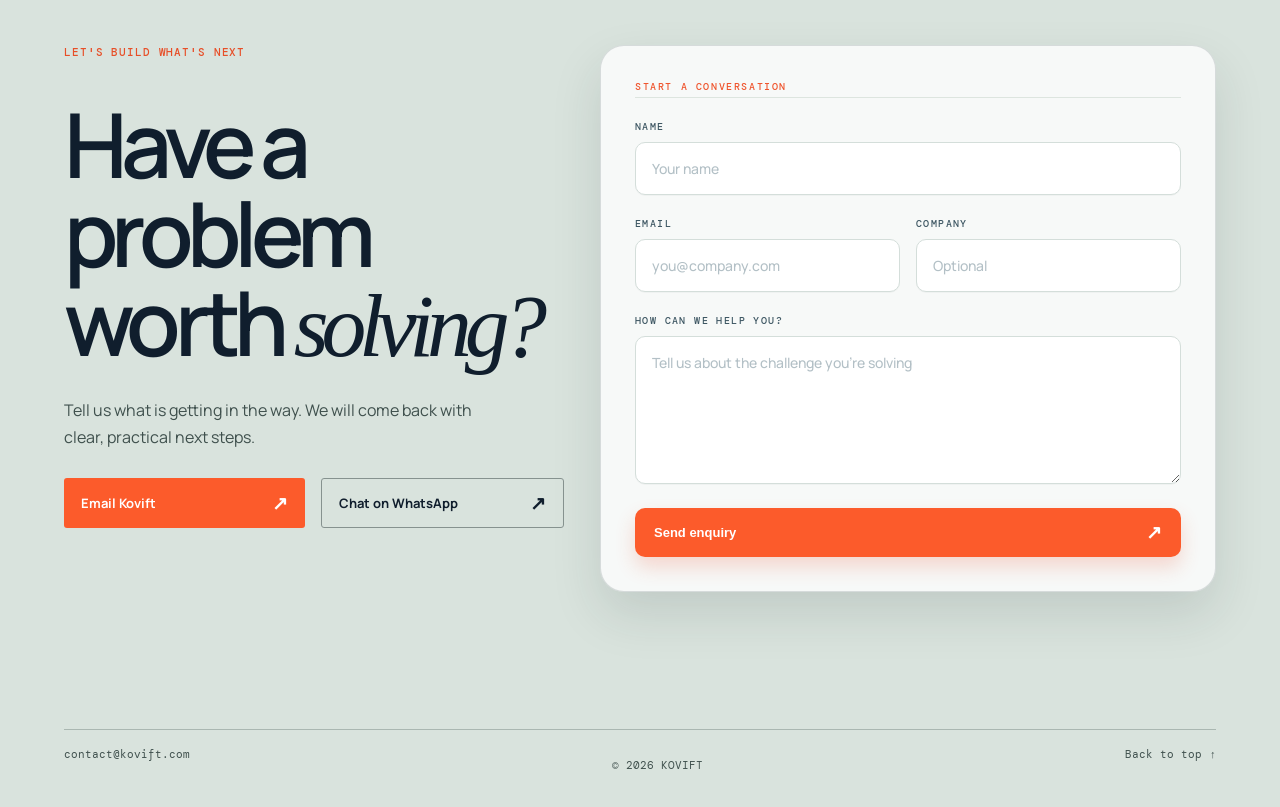
==== commit 82a83357: "Improved the people line on main index.html" ====
--- a/index.html
+++ b/index.html
@@ -13,10 +13,12 @@
 <meta property="og:url" content="https://kovift.com/" />
 <meta property="og:image" content="https://kovift.com/assets/og-image.png" />
 <meta name="twitter:card" content="summary_large_image" />
+<script type="application/ld+json">{"@context":"https://schema.org","@type":"FAQPage","mainEntity":[{"@type":"Question","name":"Can you work with clients outside India?","acceptedAnswer":{"@type":"Answer","text":"Yes. Kovift works remotely with businesses globally, using clear communication and schedules that suit your team."}},{"@type":"Question","name":"Do we need an in-house technical team?","acceptedAnswer":{"@type":"Answer","text":"No. We work with business teams, founders and technical leaders, and explain decisions in clear business terms."}},{"@type":"Question","name":"Who owns the final product and infrastructure?","acceptedAnswer":{"@type":"Answer","text":"You do. We build for clean handover, documentation and long-term ownership by your business."}},{"@type":"Question","name":"How does a project begin?","acceptedAnswer":{"@type":"Answer","text":"Start with a short conversation about the problem. We will help clarify the best next step, whether that is a discovery phase, a focused build or a roadmap."}}]}</script>
 </head>
 <body>
-  <header class="site-header"><a class="logo" href="#top" aria-label="Kovift home">KOVIFT<span>.</span></a><button class="menu-button" aria-label="Open navigation" aria-expanded="false"><i></i><i></i></button><nav class="nav" aria-label="Main navigation"><a href="#about">About</a><a href="#services">Services</a><a href="#solutions">Solutions</a><a href="#work">Work</a><div class="nav-item"><a href="javascript:void(0)" class="nav-insights" aria-haspopup="true">Insights <i>▾</i></a><div class="nav-drop"><a href="work.html" class="nav-drop-all">Client success stories <span>&nearr;</span></a></div></div><a class="nav-cta" href="#contact">Let's talk <b>&nearr;</b></a></nav></header>
-  <main id="top">
+  <a href="#main" class="skip-link">Skip to main content</a>
+  <header class="site-header"><a class="logo" href="#top" aria-label="Kovift home">KOVIFT<span>.</span></a><button class="menu-button" aria-label="Open navigation" aria-expanded="false"><i></i><i></i></button><nav class="nav" aria-label="Main navigation"><a href="about.html">About</a><a href="services.html">Services</a><a href="solutions.html">Solutions</a><a href="#work">Work</a><div class="nav-item"><a href="javascript:void(0)" class="nav-insights" aria-haspopup="true">Insights <i>▾</i></a><div class="nav-drop"><a href="work.html" class="nav-drop-all">Client success stories <span>&nearr;</span></a></div></div><a class="nav-cta" href="#contact">Let's talk <b>&nearr;</b></a></nav></header>
+  <main id="top" id="main">
     <section class="hero section">
       <div class="eyebrow reveal"><span></span> GLOBAL AI, DATA &amp; PRODUCT ENGINEERING</div>
       <div class="hero-grid"><h1 class="reveal"><span class="line"><span class="word">AI,</span> <span class="word">data</span> <span class="word">and</span></span><span class="line"><span class="word">digital</span> <span class="word">products</span></span><em class="line"><span class="word">that</span> <span class="word">move</span> <span class="word">business</span> <span class="word">forward.</span></em></h1><div class="hero-side reveal"><p class="hero-kicker">WHAT KOVIFT BUILDS</p><ul class="hero-offerings"><li><span>01</span><b>Intelligent systems</b><small>AI automation and decision tools</small></li><li><span>02</span><b>Modern data foundations</b><small>Migration, platforms and analytics</small></li><li><span>03</span><b>Digital products</b><small>Web apps, platforms and experiences</small></li></ul><div class="hero-buttons"><a href="#contact" class="button button-primary">Start a project <span>&nearr;</span></a><a href="#work" class="text-link">View our work <span>&darr;</span></a></div></div></div><div class="hero-orb" aria-hidden="true"><div class="orb-grid"></div><div class="orb-glow"></div></div>
@@ -36,8 +38,8 @@
     <section id="approach" class="approach section"><div class="approach-heading reveal"><p class="section-label">HOW WE WORK</p><h2>Simple process.<br /><em>Clear progress.</em></h2></div><ol class="steps"><li class="reveal"><span>01</span><h3>Discover</h3><p>We understand your business, systems, constraints and desired outcome.</p></li><li class="reveal"><span>02</span><h3>Shape</h3><p>You receive a clear solution, scope, roadmap and delivery plan.</p></li><li class="reveal"><span>03</span><h3>Build</h3><p>We build and test with direct communication and visible progress.</p></li><li class="reveal"><span>04</span><h3>Improve</h3><p>We launch, measure and keep improving what matters.</p></li></ol></section>
     <section class="tech section"><div class="tech-heading reveal"><p class="section-label">TECHNOLOGY CAPABILITIES</p><h2>The right tools<br /><em>for the job.</em></h2></div><div class="tech-grid"><article class="reveal"><h3>AI &amp; automation</h3><p>OpenAI API &middot; RAG &middot; Agents &middot; MLOps &middot; Vector databases</p></article><article class="reveal"><h3>Data platforms</h3><p>Snowflake &middot; Databricks &middot; Spark &middot; dbt &middot; Airflow &middot; Kafka</p></article><article class="reveal"><h3>Cloud &amp; DevOps</h3><p>AWS &middot; Azure &middot; GCP &middot; Docker &middot; Kubernetes &middot; CI/CD</p></article><article class="reveal"><h3>Product engineering</h3><p>React &middot; Next.js &middot; Node.js &middot; Python &middot; Java &middot; Mobile</p></article></div></section>
     <section class="why section"><div class="why-statement reveal"><p class="section-label">WHY KOVIFT</p><h2>A team that sees<br />the <em>whole system.</em></h2></div><div class="why-list"><article class="reveal"><span>01</span><div><h3>Business-first, technically deep.</h3><p>We start with the result you need, then build the data, AI and product work around it.</p></div></article><article class="reveal"><span>02</span><div><h3>One partner from idea to operation.</h3><p>Strategy, build, infrastructure and improvement work together without disconnected hand-offs.</p></div></article><article class="reveal"><span>03</span><div><h3>Clear delivery, no black box.</h3><p>Practical roadmaps, direct specialist access and regular progress updates at every stage.</p></div></article></div></section>
-    <section id="team" class="team section"><div class="section-top reveal"><p class="section-label">THE PEOPLE BEHIND IT</p></div><div class="team-grid"><article class="person reveal"><div class="portrait"><img src="assets/founders/Krishan.png" alt="Krishan" /></div><h3>Krishan</h3><p>Data &amp; AIOps Expert</p></article><article class="person reveal"><div class="portrait"><img src="assets/founders/Shivam.png" alt="Shivam" /></div><h3>Shivam</h3><p>MLOps &amp; AIOps Expert</p></article><article class="person reveal"><div class="portrait"><img src="assets/founders/Aman.png" alt="Aman" /></div><h3>Aman</h3><p>Data &amp; Product Development Expert</p></article></div></section>
+    <section id="team" class="team section"><div class="section-top reveal"><p class="section-label">THE LEADERS BEHIND IT</p></div><div class="team-grid"><article class="person reveal"><div class="portrait"><img src="assets/founders/Krishan.png" alt="Krishan" /></div><h3>Krishan</h3><p>Data &amp; AIOps Expert</p></article><article class="person reveal"><div class="portrait"><img src="assets/founders/Shivam.png" alt="Shivam" /></div><h3>Shivam</h3><p>MLOps &amp; AIOps Expert</p></article><article class="person reveal"><div class="portrait"><img src="assets/founders/Aman.png" alt="Aman" /></div><h3>Aman</h3><p>Data &amp; Product Development Expert</p></article></div></section>
     <section class="faq section"><div class="faq-heading reveal"><p class="section-label">COMMON QUESTIONS</p><h2>Things people<br /><em>usually ask.</em></h2></div><div class="faq-list"><details class="reveal"><summary>Can you work with clients outside India?<span>+</span></summary><p>Yes. Kovift works remotely with businesses globally, using clear communication and schedules that suit your team.</p></details><details class="reveal"><summary>Do we need an in-house technical team?<span>+</span></summary><p>No. We work with business teams, founders and technical leaders, and explain decisions in clear business terms.</p></details><details class="reveal"><summary>Who owns the final product and infrastructure?<span>+</span></summary><p>You do. We build for clean handover, documentation and long-term ownership by your business.</p></details><details class="reveal"><summary>How does a project begin?<span>+</span></summary><p>Start with a short conversation about the problem. We will help clarify the best next step, whether that is a discovery phase, a focused build or a roadmap.</p></details></div></section>
-    <section id="contact" class="contact section"><div class="contact-wrap"><div class="contact-copy-block reveal"><p class="section-label">LET'S BUILD WHAT'S NEXT</p><h2>Have a problem<br />worth <em>solving?</em></h2><p class="contact-copy">Tell us what is getting in the way. We will come back with clear, practical next steps.</p><div class="contact-actions"><a class="button button-primary" href="mailto:contact@kovift.com?subject=Project%20enquiry%20for%20Kovift">Email Kovift <span>&nearr;</span></a><a class="button button-secondary" href="https://wa.me/918534952896" target="_blank" rel="noopener">Chat on WhatsApp <span>&nearr;</span></a></div></div><form id="contactForm" class="contact-form reveal" action="https://formspree.io/f/mnpqnqvv" method="POST"><div class="form-row"><label><span>Name</span><input type="text" name="name" placeholder="Your name" required /></label></div><div class="form-row form-row-two"><label><span>Email</span><input type="email" name="email" placeholder="you@company.com" required /></label><label><span>Company</span><input type="text" name="company" placeholder="Optional" /></label></div><div class="form-row"><label><span>How can we help you?</span><textarea name="message" rows="5" placeholder="Tell us about the challenge you're solving" required></textarea></label></div><input type="hidden" name="_subject" value="Kovift website enquiry" /><input type="hidden" name="_captcha" value="false" /><button class="button button-primary" type="submit">Send enquiry <span>&nearr;</span></button></form></div><div class="footer-line reveal"><a href="mailto:contact@kovift.com">contact@kovift.com</a><p>&copy; <span id="year"></span> KOVIFT</p><a href="#top">Back to top &uarr;</a></div></section>
+    <section id="contact" class="contact section"><div class="contact-wrap"><div class="contact-copy-block reveal"><p class="section-label">LET'S BUILD WHAT'S NEXT</p><h2>Have a problem<br />worth <em>solving?</em></h2><p class="contact-copy">Tell us what is getting in the way. We will come back with clear, practical next steps.</p><div class="contact-actions"><a class="button button-primary" href="mailto:contact@kovift.com?subject=Project%20enquiry%20for%20Kovift">Email Kovift <span>&nearr;</span></a><a class="button button-secondary" href="https://wa.me/918534952896" target="_blank" rel="noopener">Chat on WhatsApp <span>&nearr;</span></a></div></div><form id="contactForm" class="contact-form reveal" action="https://formspree.io/f/mnpqnqvv" method="POST"><div class="form-row"><label><span>Name</span><input type="text" name="name" placeholder="Your name" required /></label></div><div class="form-row form-row-two"><label><span>Email</span><input type="email" name="email" placeholder="you@company.com" required /></label><label><span>Company</span><input type="text" name="company" placeholder="Optional" /></label></div><div class="form-row"><label><span>How can we help you?</span><textarea name="message" rows="5" placeholder="Tell us about the challenge you're solving" required></textarea></label></div><input type="hidden" name="_subject" value="Kovift website enquiry" /><input type="hidden" name="_captcha" value="true" /><button class="button button-primary" type="submit">Send enquiry <span>&nearr;</span></button></form></div><div class="footer-line reveal"><a href="mailto:contact@kovift.com">contact@kovift.com</a><p>&copy; <span id="year"></span> KOVIFT</p><a href="#top">Back to top &uarr;</a></div></section>
   </main><script src="script.js"></script>
 </body></html>
--- a/styles.css
+++ b/styles.css
@@ -1,5 +1,6 @@
 :root{--ink:#09111d;--paper:#f4f2ec;--muted:#9aa1a9;--orange:#fc5b2b;--line:rgba(244,242,236,.17)}/* redeploy */
-*{box-sizing:border-box}html{scroll-behavior:smooth}body{margin:0;background:var(--ink);color:var(--paper);font-family:Manrope,Arial,sans-serif}a{color:inherit;text-decoration:none}.section{padding-left:5vw;padding-right:5vw}.site-header{height:88px;display:flex;justify-content:space-between;align-items:center;padding:0 5vw;border-bottom:1px solid var(--line);position:relative;z-index:4}.logo{font-weight:800;font-size:22px;letter-spacing:-1.4px}.logo span{color:var(--orange)}.nav{display:flex;align-items:center;gap:31px;font-size:13px;font-weight:600}.nav a:not(.nav-cta){color:#c3c7cc;position:relative;padding:7px 0;z-index:1;will-change:transform,opacity;transition:transform .35s cubic-bezier(.22,1,.36,1),color .3s ease,opacity .25s ease}.nav a:not(.nav-cta):hover{transform:translateY(-3px);color:#fff}
+*{box-sizing:border-box}html{scroll-behavior:smooth}body{margin:0;background:var(--ink);color:var(--paper);font-family:Manrope,Arial,sans-serif}a{color:inherit;text-decoration:none}
+.skip-link{display:none}.section{padding-left:5vw;padding-right:5vw}.site-header{height:88px;display:flex;justify-content:space-between;align-items:center;padding:0 5vw;border-bottom:1px solid var(--line);position:relative;z-index:4}.logo{font-weight:800;font-size:22px;letter-spacing:-1.4px}.logo span{color:var(--orange)}.nav{display:flex;align-items:center;gap:31px;font-size:13px;font-weight:600}.nav a:not(.nav-cta){color:#c3c7cc;position:relative;padding:7px 0;z-index:1;will-change:transform,opacity;transition:transform .35s cubic-bezier(.22,1,.36,1),color .3s ease,opacity .25s ease}.nav a:not(.nav-cta):hover{transform:translateY(-3px);color:#fff}
 .nav:hover>a:not(.nav-cta){opacity:.4}
 .nav:hover>a:not(.nav-cta):hover{opacity:1}.nav-cta{display:inline-flex;align-items:center;border:1px solid #56606c;border-radius:99px;padding:11px 16px;will-change:transform;transition:transform .35s cubic-bezier(.22,1,.36,1),border-color .3s ease;position:relative;z-index:1}.nav-cta b{font-size:16px;margin-left:8px;color:var(--orange);transition:transform .3s ease}.nav-cta:hover{transform:translateY(-3px);border-color:#8a96a4}.nav-cta:hover b{transform:translate(2px,-2px)}.menu-button{display:none}.nav-item{position:relative}.nav-item>a{display:inline-flex;align-items:center;gap:7px}.nav-item>a i{font-style:normal;font-size:10px;color:var(--orange);transition:transform .25s ease}.nav-item:hover>a i{transform:rotate(180deg)}.nav .nav-drop{position:absolute;top:100%;left:50%;transform:translateX(-50%) translateY(8px);min-width:295px;background:#111e2e;border:1px solid rgba(244,242,236,.16);border-radius:10px;padding:8px;box-shadow:0 26px 54px -18px rgba(0,0,0,.6);z-index:50;opacity:0;visibility:hidden;pointer-events:none;transition:opacity .22s ease,transform .22s ease,visibility .22s}.nav-item:hover .nav-drop,.nav-item:focus-within .nav-drop{opacity:1;visibility:visible;pointer-events:auto;transform:translateX(-50%) translateY(0)}.nav .nav-drop-label{font:500 10px 'DM Mono',monospace;letter-spacing:.13em;color:var(--orange);margin:0;padding:7px 10px 6px;border-bottom:1px solid rgba(244,242,236,.12)}.nav .nav-drop a{display:flex;align-items:center;justify-content:space-between;gap:14px;padding:10px;font-size:13px;font-weight:600;color:#e6ebef;border-radius:6px;transition:background .2s ease,color .2s ease,transform .2s ease}.nav .nav-drop a:hover{background:rgba(252,91,43,.13);color:#fff;transform:none}.nav .nav-drop a span{color:var(--orange);font-size:15px;transition:transform .25s ease}.nav .nav-drop a:hover span{transform:translate(2px,-2px)}.hero{padding-top:84px;min-height:680px;display:flex;flex-direction:column}.eyebrow,.section-label,.section-top{font:500 11px 'DM Mono',monospace;letter-spacing:.08em}.eyebrow{color:#b7bdc4;display:flex;align-items:center;gap:9px}.eyebrow span{height:7px;width:7px;background:var(--orange);border-radius:50%}.hero-grid{display:grid;grid-template-columns:1.65fr .65fr;align-items:end;gap:6vw;flex:1}.hero h1,.intro h2,.approach h2,.contact h2{font-size:clamp(45px,7.1vw,106px);line-height:.99;letter-spacing:-.075em;margin:40px 0 50px;font-weight:600}.hero em,h2 em{font-family:Georgia,serif;font-weight:400;letter-spacing:-.08em}.accent{color:var(--orange)}.hero-side{padding-bottom:61px}.hero-side p,.body-copy{font-size:16px;line-height:1.65;color:#bbc0c6;max-width:360px;margin:0}.button{display:inline-flex;gap:27px;align-items:center;padding:15px 17px;border-radius:3px;font-size:13px;font-weight:700;will-change:transform;transition:transform .2s ease-out,background .2s ease,box-shadow .25s ease,border-color .2s ease}.button:hover{transform:translateY(-3px);box-shadow:0 14px 28px -12px rgba(252,91,43,.6)}.button:active{transform:translateY(-1px) scale(.99)}.button:focus-visible{outline:2px solid var(--orange);outline-offset:3px}.button span{font-size:19px;line-height:10px;transition:transform .25s ease}.button:hover span{transform:translate(2px,-2px)}.button-primary{background:var(--orange);color:#fff}.button-secondary{border:1px solid #69717a}.button-secondary:hover{border-color:#8a96a4;box-shadow:0 12px 24px -14px rgba(0,0,0,.75)}.hero-bottom{display:grid;grid-template-columns:1fr 1fr 1.65fr;align-items:end;border-top:1px solid var(--line);padding-top:18px;font:11px 'DM Mono',monospace;color:#abb2ba}.hero-bottom p{margin:0;line-height:1.5}.signal{height:42px;display:flex;gap:4px;justify-content:flex-end;align-items:end}.signal span{width:13px;background:var(--orange);opacity:.8}.signal span:nth-child(1){height:15%}.signal span:nth-child(2){height:80%}.signal span:nth-child(3){height:37%}.signal span:nth-child(4){height:100%}.signal span:nth-child(5){height:58%}.signal span:nth-child(6){height:28%}.signal span:nth-child(7){height:72%}.signal span:nth-child(8){height:42%}.intro{padding-top:155px;padding-bottom:150px;display:grid;grid-template-columns:.65fr 1.65fr;border-bottom:1px solid var(--line)}.intro h2{font-size:clamp(37px,5.4vw,79px);margin:0 0 26px}.intro .body-copy{max-width:420px}.services{padding-top:28px;padding-bottom:130px}.section-top{display:flex;justify-content:space-between;color:#b4bbc2}.section-label{color:var(--orange);margin:0}.service-list{margin-top:64px}.service{display:grid;grid-template-columns:.5fr 1.7fr 2.4fr .25fr;align-items:start;padding:29px 0 34px;border-top:1px solid var(--line)}.service:last-child{border-bottom:1px solid var(--line)}.service>span{font:11px 'DM Mono',monospace;color:#aab2bb}.service h3{font-size:clamp(27px,3.6vw,50px);letter-spacing:-.06em;line-height:.97;margin:0;font-weight:600}.service p{max-width:350px;color:#aeb5bd;line-height:1.6;font-size:14px;margin:3px 20px}.service a{font-size:25px;color:var(--orange)}.work{background:var(--paper);color:var(--ink);padding-top:30px;padding-bottom:100px}.work .section-top{color:#5e6670}.work-grid{display:grid;grid-template-columns:1.15fr 1fr;gap:18px;margin-top:64px}.project{min-height:430px;padding:22px;display:flex;flex-direction:column;justify-content:space-between;overflow:hidden}.project-dark{background:#111d2c;color:#f4f2ec}.project-light{background:#d6ddd9;color:#122031}.project-orange{grid-column:span 2;min-height:300px;background:var(--orange);color:white}.project-meta{display:flex;justify-content:space-between;font:11px 'DM Mono',monospace}.project h3{font-size:26px;letter-spacing:-.05em;margin:0 0 6px}.project p{font-size:13px;margin:0;opacity:.78}.abstract-flow{height:160px;position:relative}.abstract-flow i{position:absolute;border:1px solid #73808e;width:70px;height:70px;border-radius:50%}.abstract-flow i:nth-child(1){left:6%;top:11%}.abstract-flow i:nth-child(2){left:27%;top:44%}.abstract-flow i:nth-child(3){right:25%;top:10%}.abstract-flow i:nth-child(4){right:4%;bottom:3%}.abstract-flow b{position:absolute;left:44%;top:28%;display:grid;place-items:center;width:70px;height:70px;border-radius:50%;background:var(--orange);font-size:18px}.data-visual{display:flex;align-items:end;height:160px;gap:8px}.data-visual i{background:#2e657a;flex:1}.data-visual i:nth-child(1){height:22%}.data-visual i:nth-child(2){height:55%}.data-visual i:nth-child(3){height:34%}.data-visual i:nth-child(4){height:76%}.data-visual i:nth-child(5){height:45%}.data-visual i:nth-child(6){height:93%}.data-visual i:nth-child(7){height:67%}.product-visual{display:flex;align-items:center;justify-content:center;gap:20vw;font-size:clamp(55px,10vw,150px);font-weight:300;opacity:.8}.draft-note{margin:21px 0 0;color:#5e6670;font:11px 'DM Mono',monospace}.approach{padding-top:143px;padding-bottom:145px}.approach-heading{display:grid;grid-template-columns:.65fr 1.65fr}.approach h2{font-size:clamp(39px,5.4vw,78px);margin:0 0 82px}.steps{padding:0;margin:0;list-style:none;display:grid;grid-template-columns:repeat(4,1fr);border-top:1px solid var(--line)}.steps li{padding:22px 24px 0 0}.steps li+li{border-left:1px solid var(--line);padding-left:22px}.steps span{font:11px 'DM Mono',monospace;color:var(--orange)}.steps h3{font-size:20px;margin:45px 0 12px;letter-spacing:-.04em}.steps p{font-size:13px;line-height:1.6;color:#aeb5bd;max-width:195px}.team{padding-top:29px;padding-bottom:140px;border-top:1px solid var(--line)}.team-grid{display:grid;grid-template-columns:repeat(3,minmax(0,1fr));gap:28px;margin-top:65px;align-items:start}.portrait{height:420px;background:#1c2938;display:flex;justify-content:center;align-items:center;overflow:hidden;position:relative;border-radius:22px;border:1px solid rgba(122,136,151,.35)}.portrait:before{content:none}.portrait span{display:none}.person h3{font-size:22px;margin:17px 0 4px;letter-spacing:-.04em}.person p{font-size:13px;margin:0;color:#aeb5bd}.contact{padding-top:118px;background:#d9e3dd;color:#101e2d}.contact .section-label{color:#e74f28}.contact h2{font-size:clamp(52px,7vw,105px);margin:41px 0}.contact-wrap{display:grid;grid-template-columns:0.9fr 1.1fr;gap:32px;align-items:start}.contact-copy-block{max-width:500px}.contact-copy{font-size:16px;line-height:1.7;color:#3d4e59}.contact-actions{display:flex;gap:16px;flex-wrap:wrap;margin-top:24px}.contact-actions .button{min-width:220px;justify-content:space-between;flex:1}.contact-form{display:flex;flex-direction:column;gap:20px;background:rgba(15,24,35,.32);border:1px solid rgba(15,24,35,.2);padding:24px;border-radius:18px}.form-row{display:flex;flex-direction:column}.form-row-two{display:grid;grid-template-columns:1fr 1fr;gap:16px}.contact-form label{display:flex;flex-direction:column;gap:8px;font:11px 'DM Mono',monospace;letter-spacing:.08em;color:#3d4e59;text-transform:uppercase}.contact-form input,.contact-form textarea{border:1px solid rgba(22,35,46,.22);background:rgba(255,255,255,.9);color:#101e2d;border-radius:12px;padding:14px 15px;font:inherit;resize:vertical}.contact-form input::placeholder,.contact-form textarea::placeholder{color:#66737d}.contact-form textarea{min-height:140px}.contact-form .button{border:0;cursor:pointer;justify-content:center;width:fit-content;padding:16px 20px}.contact .button-secondary{border-color:#86928f}.footer-line{border-top:1px solid #aab7b1;margin-top:137px;padding:17px 0 24px;display:flex;justify-content:space-between;font:11px 'DM Mono',monospace;color:#40514e}.thank-you-page{background:radial-gradient(circle at top,rgba(251,107,72,.12),transparent 32%),var(--ink);min-height:100vh;display:grid;place-items:center}.thank-you-shell{width:min(760px,calc(100vw - 32px));padding:48px 32px;background:rgba(18,31,46,.9);border:1px solid rgba(121,138,155,.24);border-radius:30px;box-shadow:0 18px 60px rgba(0,0,0,.18)}.thank-you-shell .section-label{display:inline-block;margin:0 0 18px;color:var(--orange)}.thank-you-shell h1{font-size:clamp(38px,6vw,72px);line-height:1;letter-spacing:-.07em;margin:0 0 18px}.thank-you-shell p{font-size:18px;line-height:1.7;color:#bac4ce;max-width:560px}.thank-you-actions{margin-top:28px;display:flex;gap:16px;align-items:center;flex-wrap:wrap}.reveal{opacity:0;transform:translateY(18px);transition:opacity .6s ease,transform .6s ease}.reveal.visible{opacity:1;transform:none}@media(max-width:720px){.site-header{height:72px}.nav{display:none}.menu-button{display:flex;width:36px;height:28px;background:transparent;border:0;flex-direction:column;justify-content:center;gap:6px}.menu-button i{height:1px;width:25px;background:var(--paper);display:block}.menu-button[aria-expanded=true]+.nav{display:flex;position:absolute;top:72px;left:0;right:0;padding:26px 5vw;background:var(--ink);border-bottom:1px solid var(--line);flex-direction:column;align-items:flex-start}.hero{padding-top:48px;min-height:630px}.hero-grid,.intro,.approach-heading,.contact-wrap{grid-template-columns:1fr}.hero h1{margin:32px 0 40px}.hero-side{padding-bottom:45px}.hero-bottom{grid-template-columns:1fr 1fr}.working-strip{padding-top:0;padding-bottom:0;background:var(--ink);border-top:1px solid var(--line);border-bottom:1px solid var(--line)}.working-strip-header{display:grid;grid-template-columns:1fr 1.2fr;gap:2rem;align-items:center;min-height:96px;border-bottom:1px solid var(--line)}.working-strip-header .section-label{margin:0;text-transform:uppercase;letter-spacing:.16em;color:#c9d4dc}.working-strip-header p:last-child{margin:0;font-size:clamp(18px,2.2vw,30px);line-height:1.3;letter-spacing:-.06em;color:#edf4f9;text-align:center}.working-strip-grid{display:grid;grid-template-columns:repeat(4,minmax(0,1fr));gap:0}.working-strip-grid>div{min-height:220px;padding:34px 26px 28px;border-right:1px solid var(--line);display:flex;flex-direction:column;justify-content:flex-start}.working-strip-grid>div:last-child{border-right:none}.working-strip-grid h3{margin:0 0 18px;font-size:clamp(30px,3vw,54px);line-height:1;letter-spacing:-.08em;font-weight:600}.working-strip-grid p{margin:0;max-width:220px;font-size:15px;line-height:1.55;color:#bbc4cd}.signal{display:none}.intro{padding-top:88px;padding-bottom:85px;gap:24px}.services{padding-bottom:86px}.service{grid-template-columns:.4fr 1fr .2fr;gap:12px}.service p{grid-column:2;margin:16px 0 0}.service a{grid-column:3;grid-row:1}.work{padding-bottom:70px}.work-grid{grid-template-columns:1fr;margin-top:38px}.project{min-height:350px}.project-orange{grid-column:auto;min-height:300px}.approach{padding-top:86px;padding-bottom:85px}.approach h2{margin-bottom:50px}.steps{grid-template-columns:1fr 1fr}.steps li:nth-child(3){border-left:0;margin-top:30px;padding-left:0}.team{padding-bottom:84px}.team .team-grid{grid-template-columns:1fr;gap:38px;margin-top:42px}.team .team-grid .person{align-items:center}.team .team-grid .portrait{width:min(340px,100%);margin:0 auto;height:auto}.team .team-grid .portrait img{width:100%;height:auto;object-fit:cover}.contact{padding-top:85px}.contact-form{padding:18px}.form-row-two{grid-template-columns:1fr}.contact-actions{flex-direction:column;align-items:flex-start}.contact-actions .button{width:100%}.footer-line{margin-top:80px;gap:16px;flex-wrap:wrap}.footer-line p{order:3;width:100%}.thank-you-shell{padding:38px 22px}.thank-you-actions{flex-direction:column;align-items:flex-start}}
 /* Conversion paths and differentiators */
